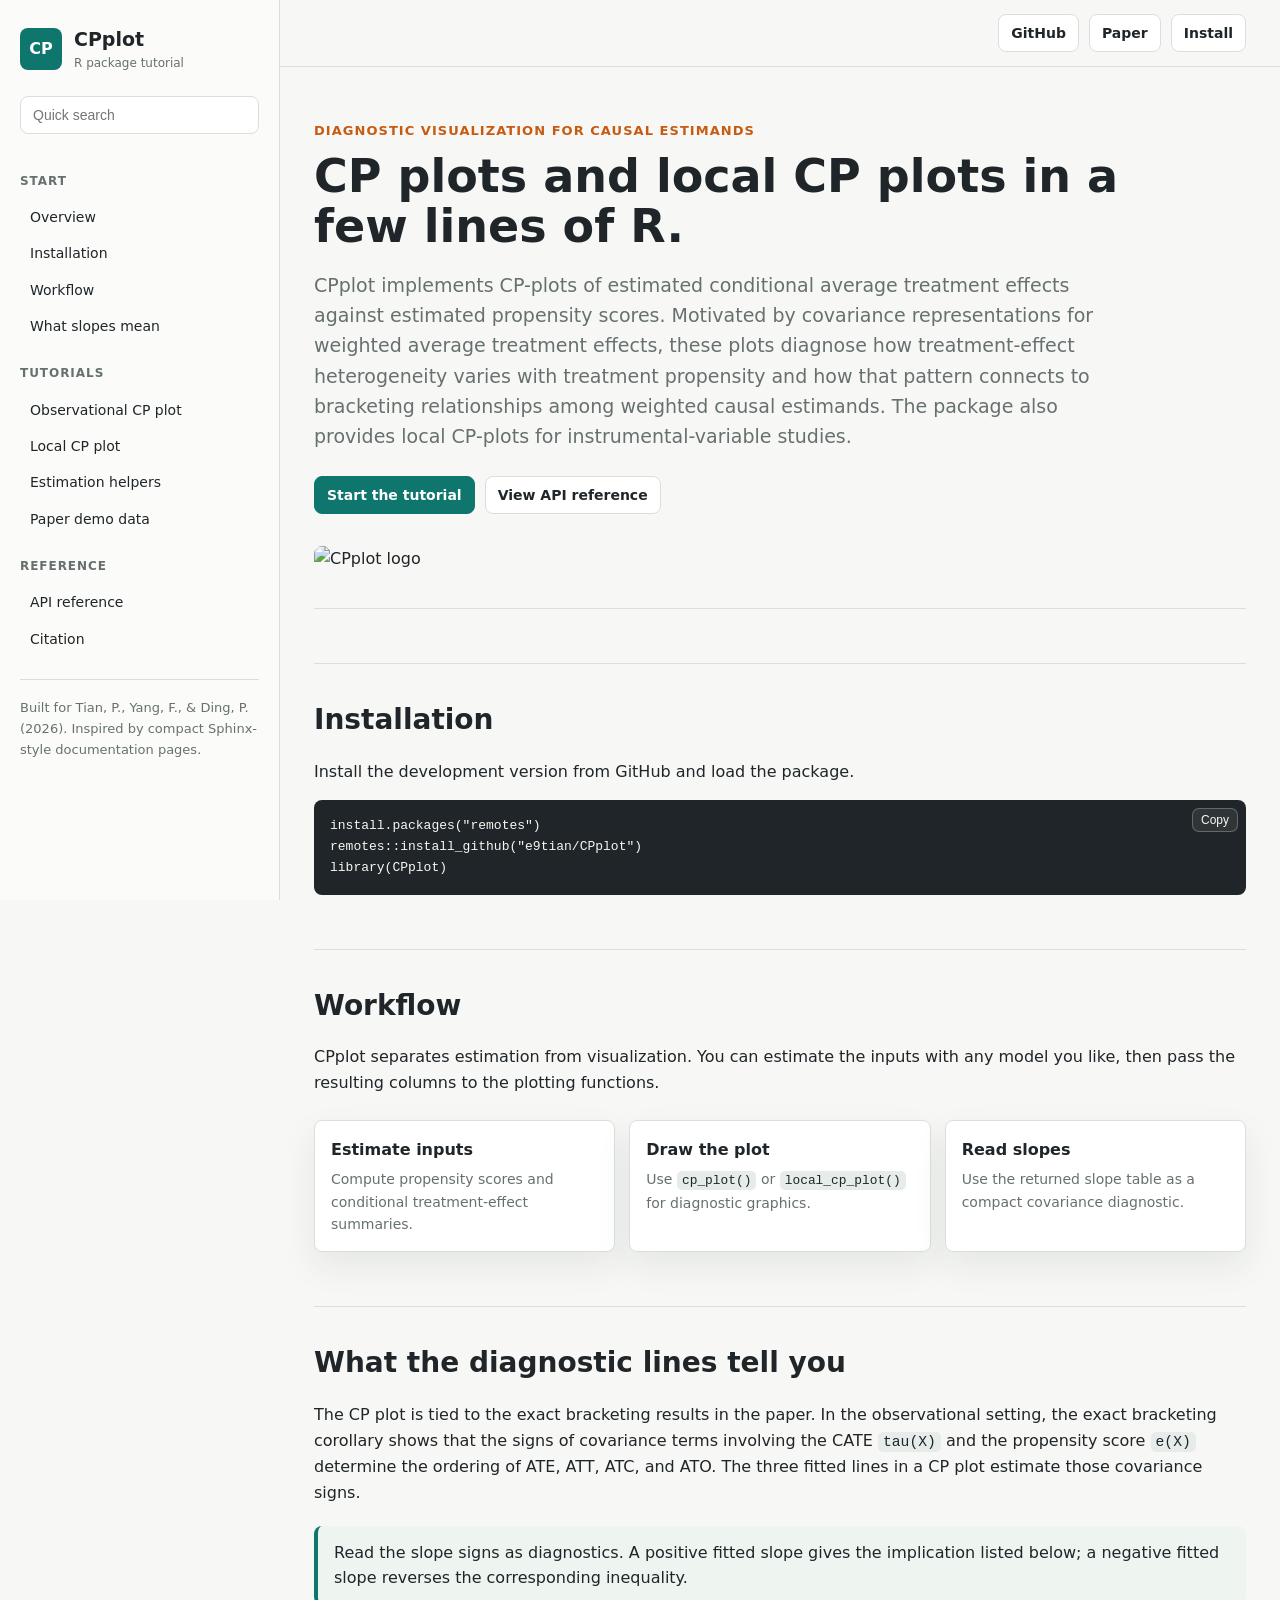
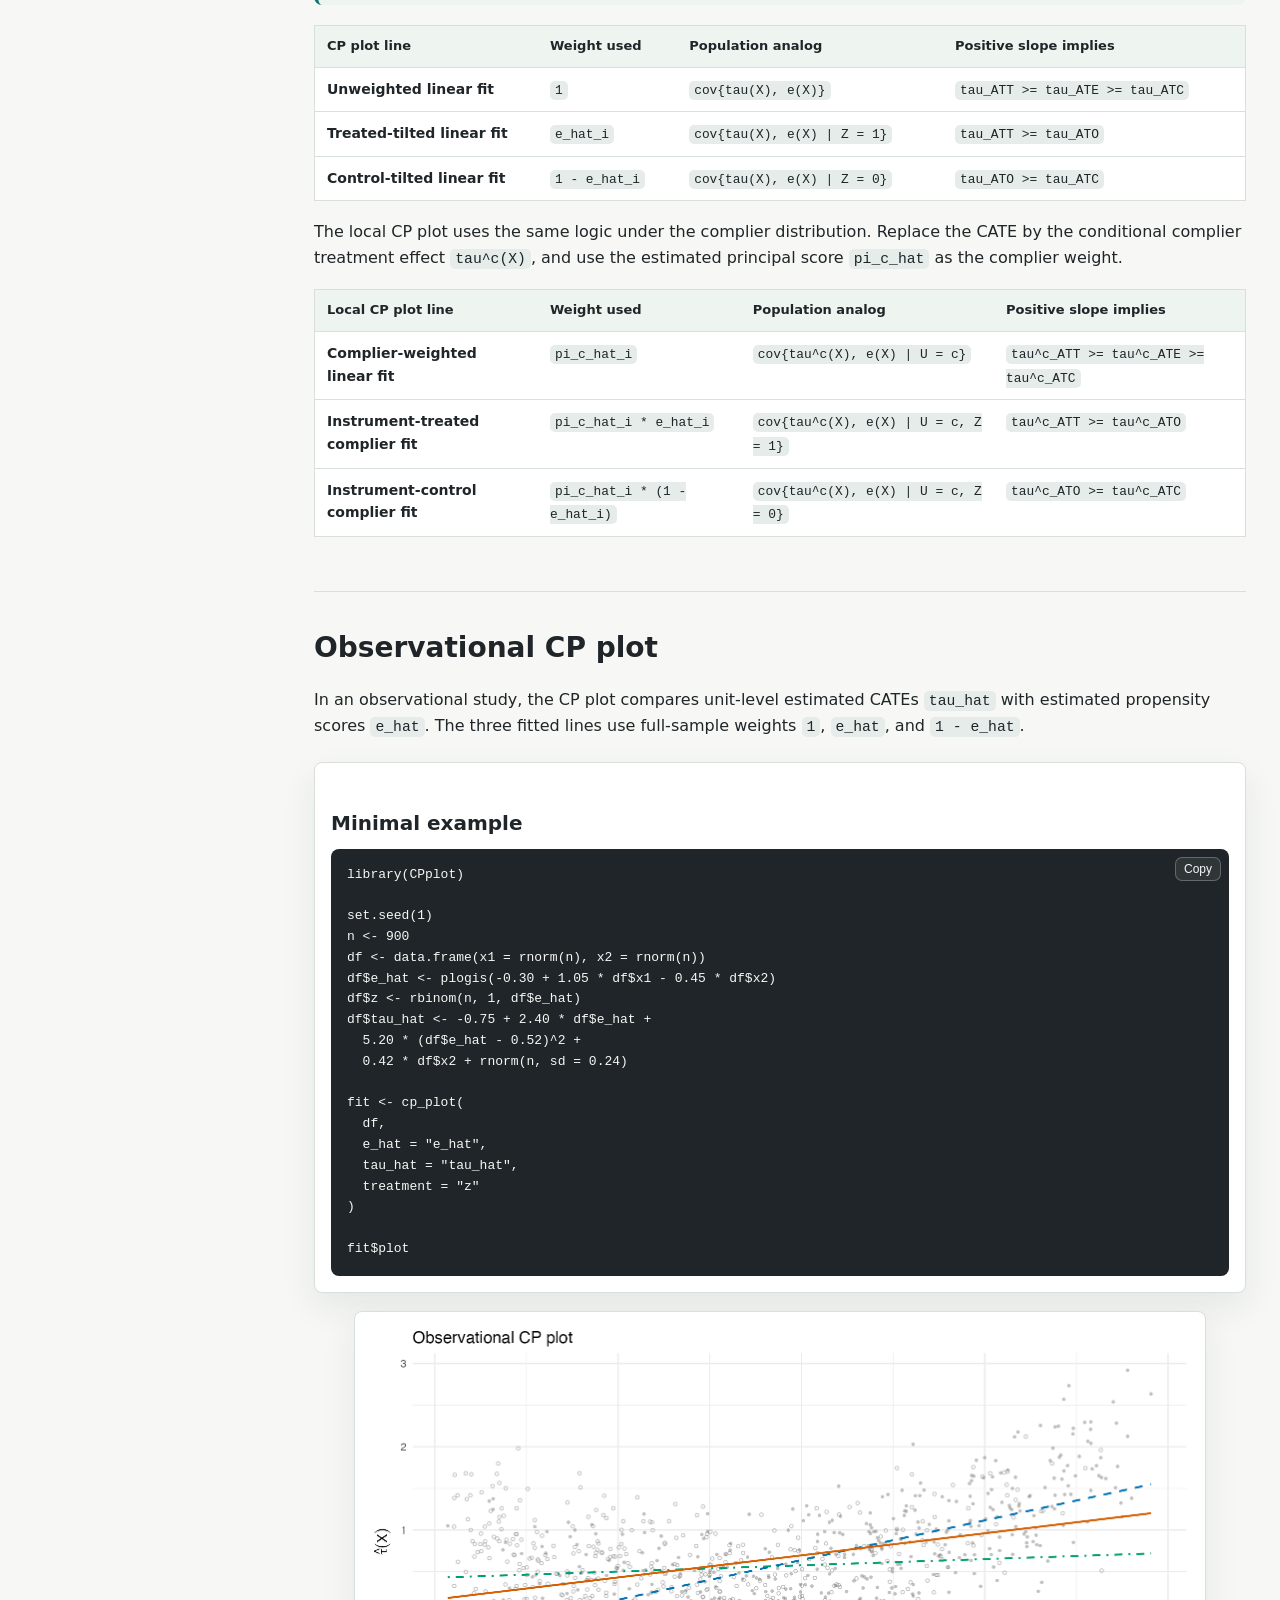
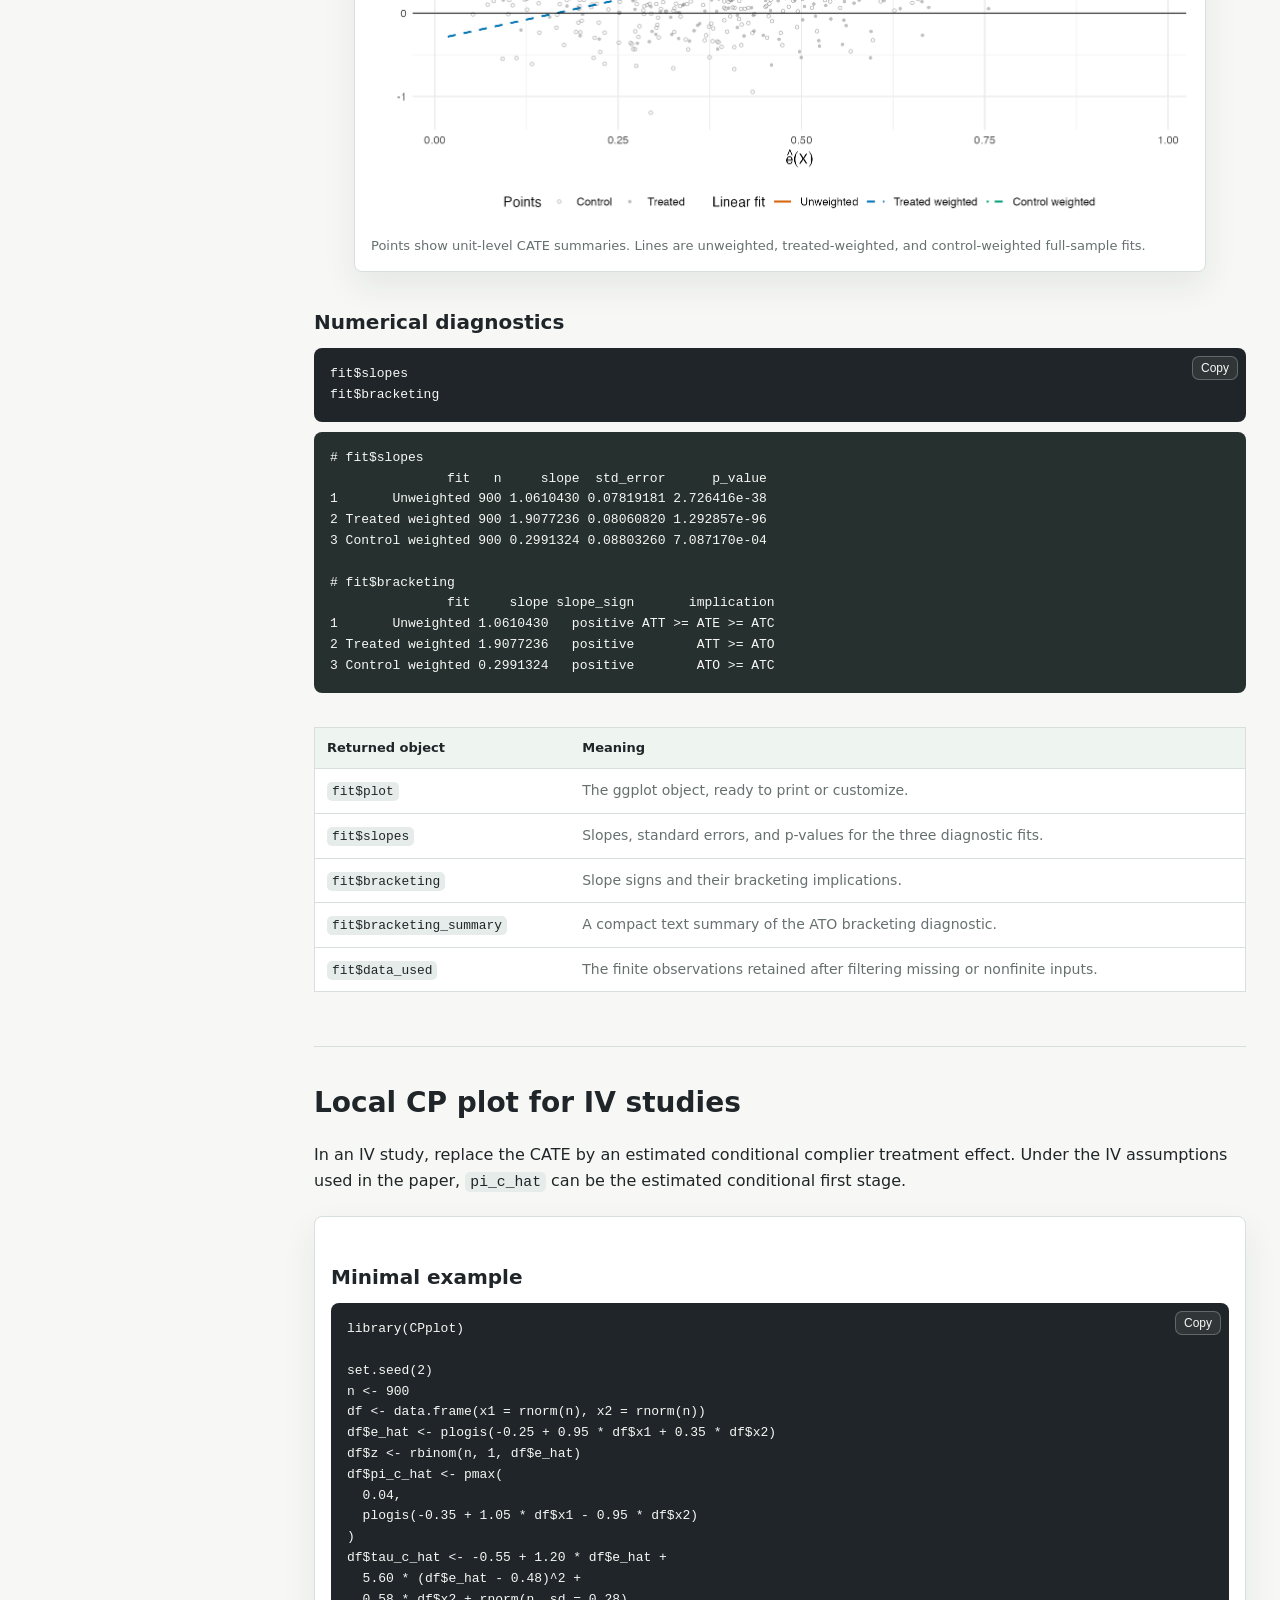
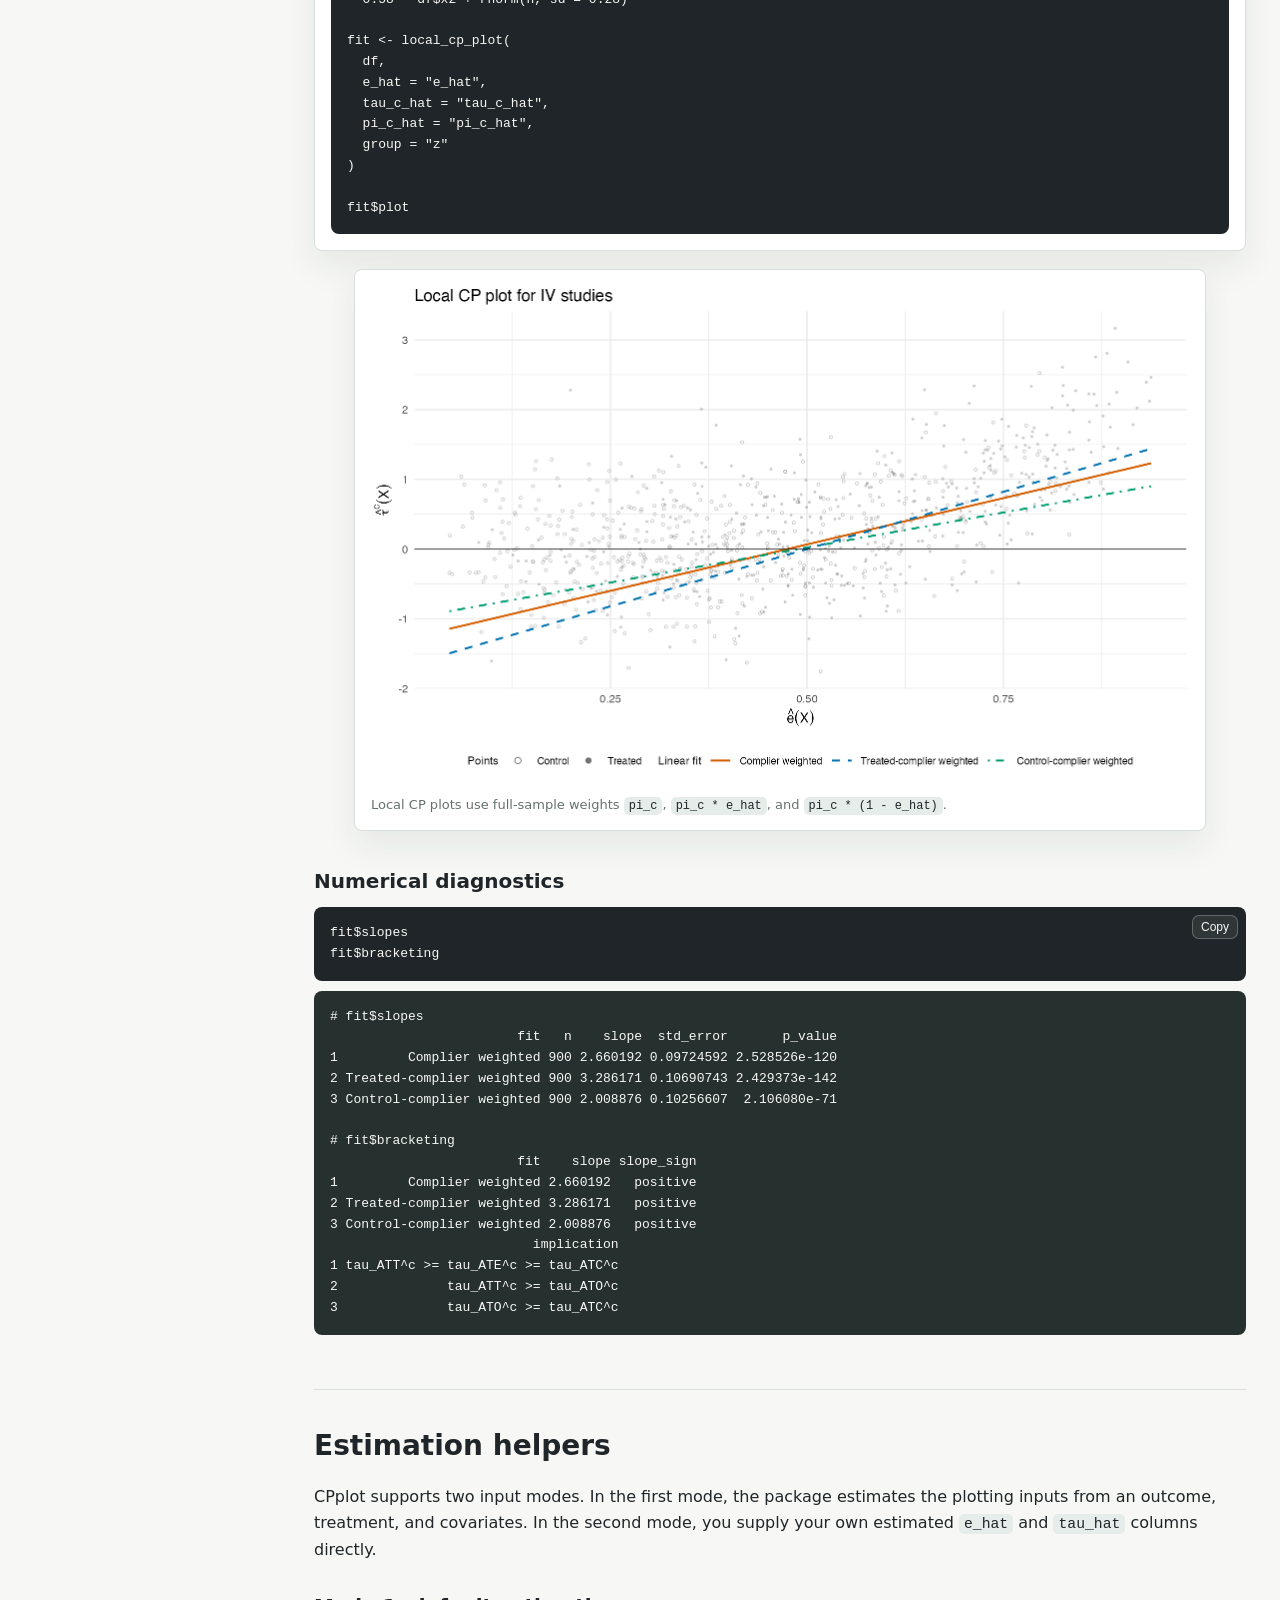
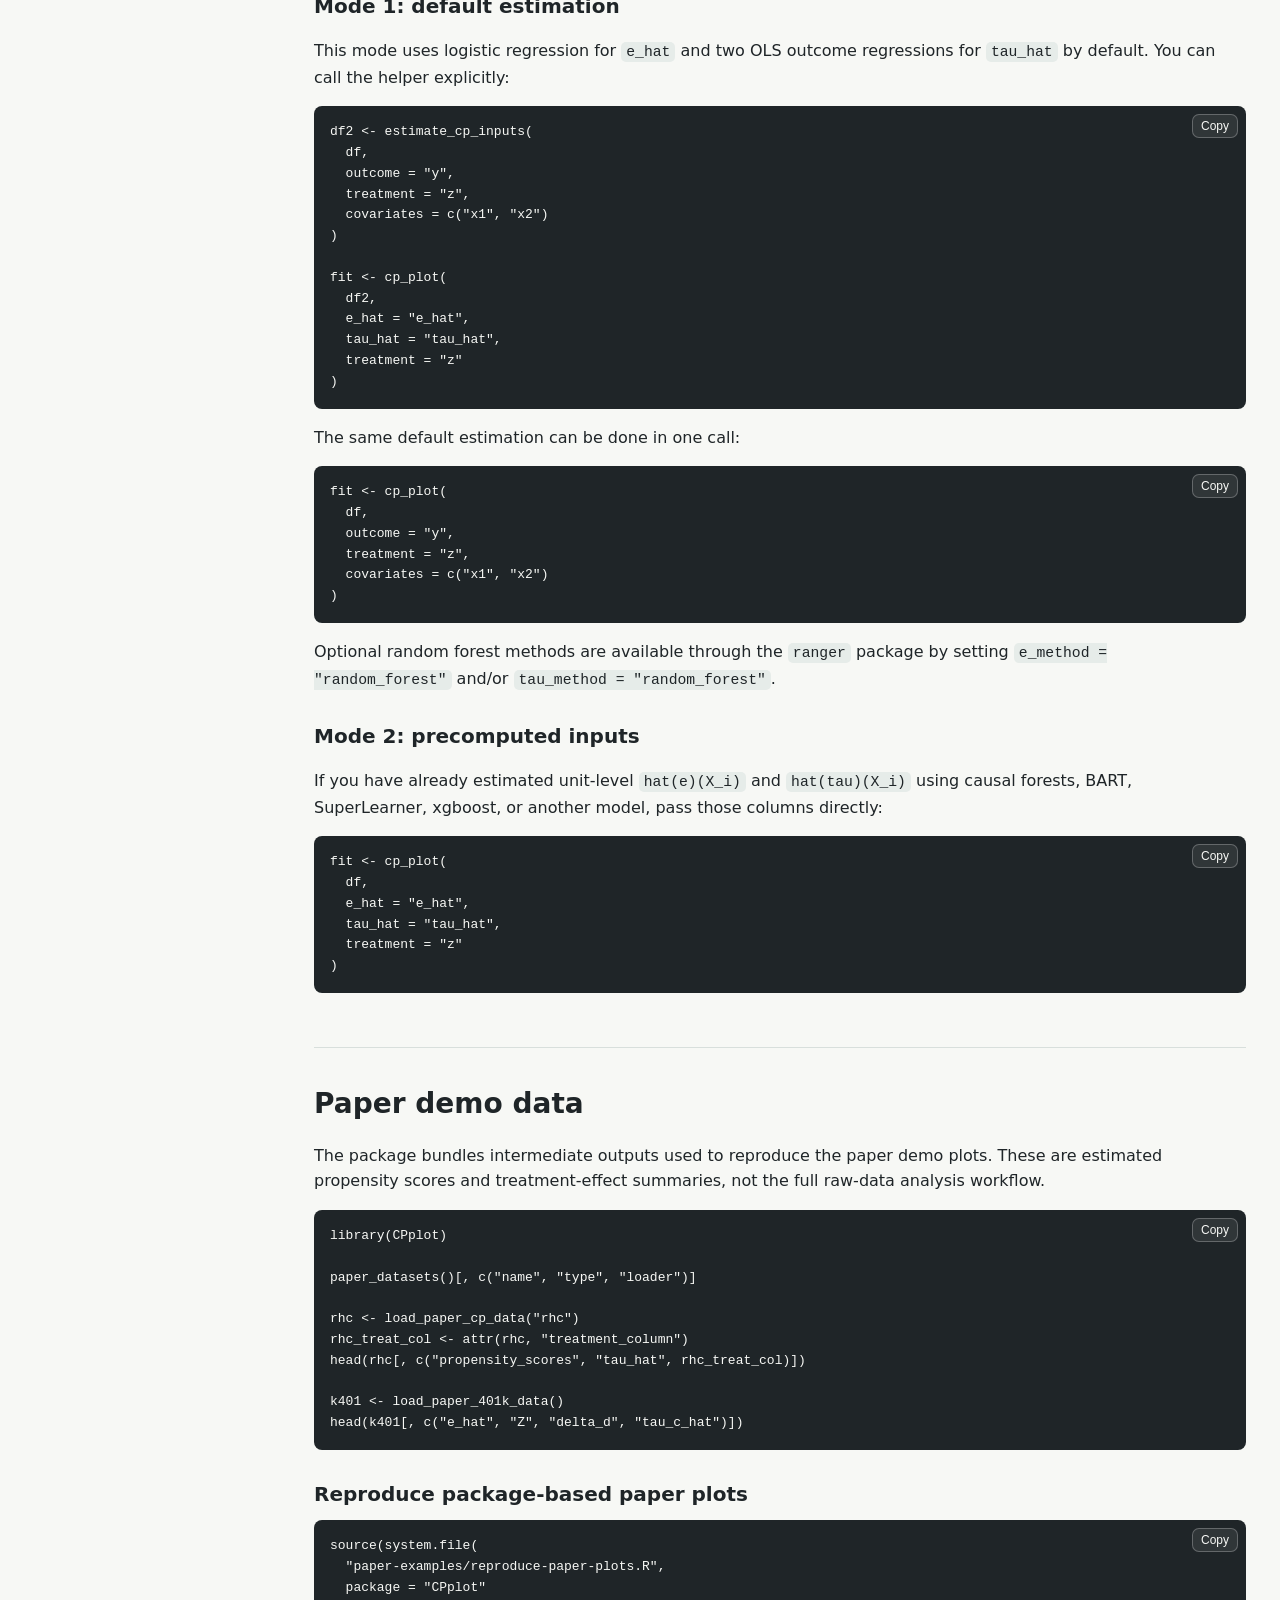
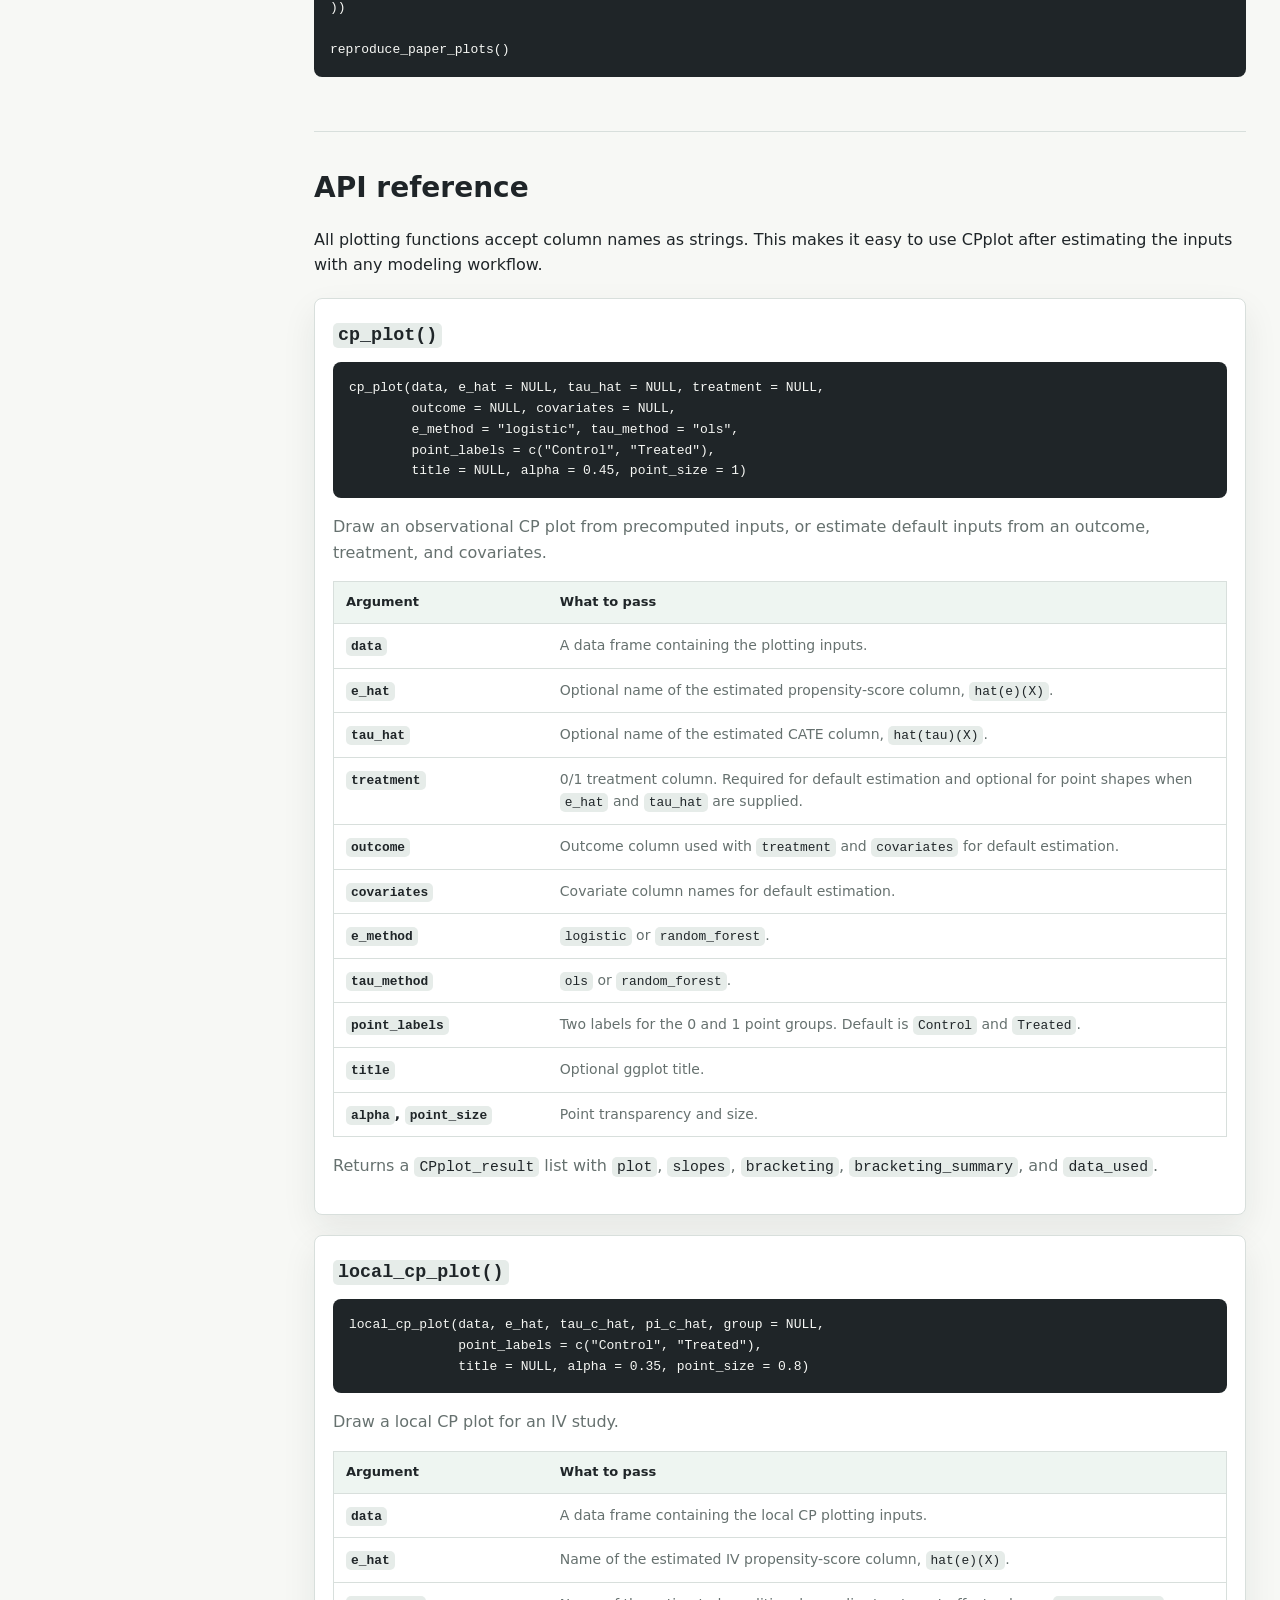
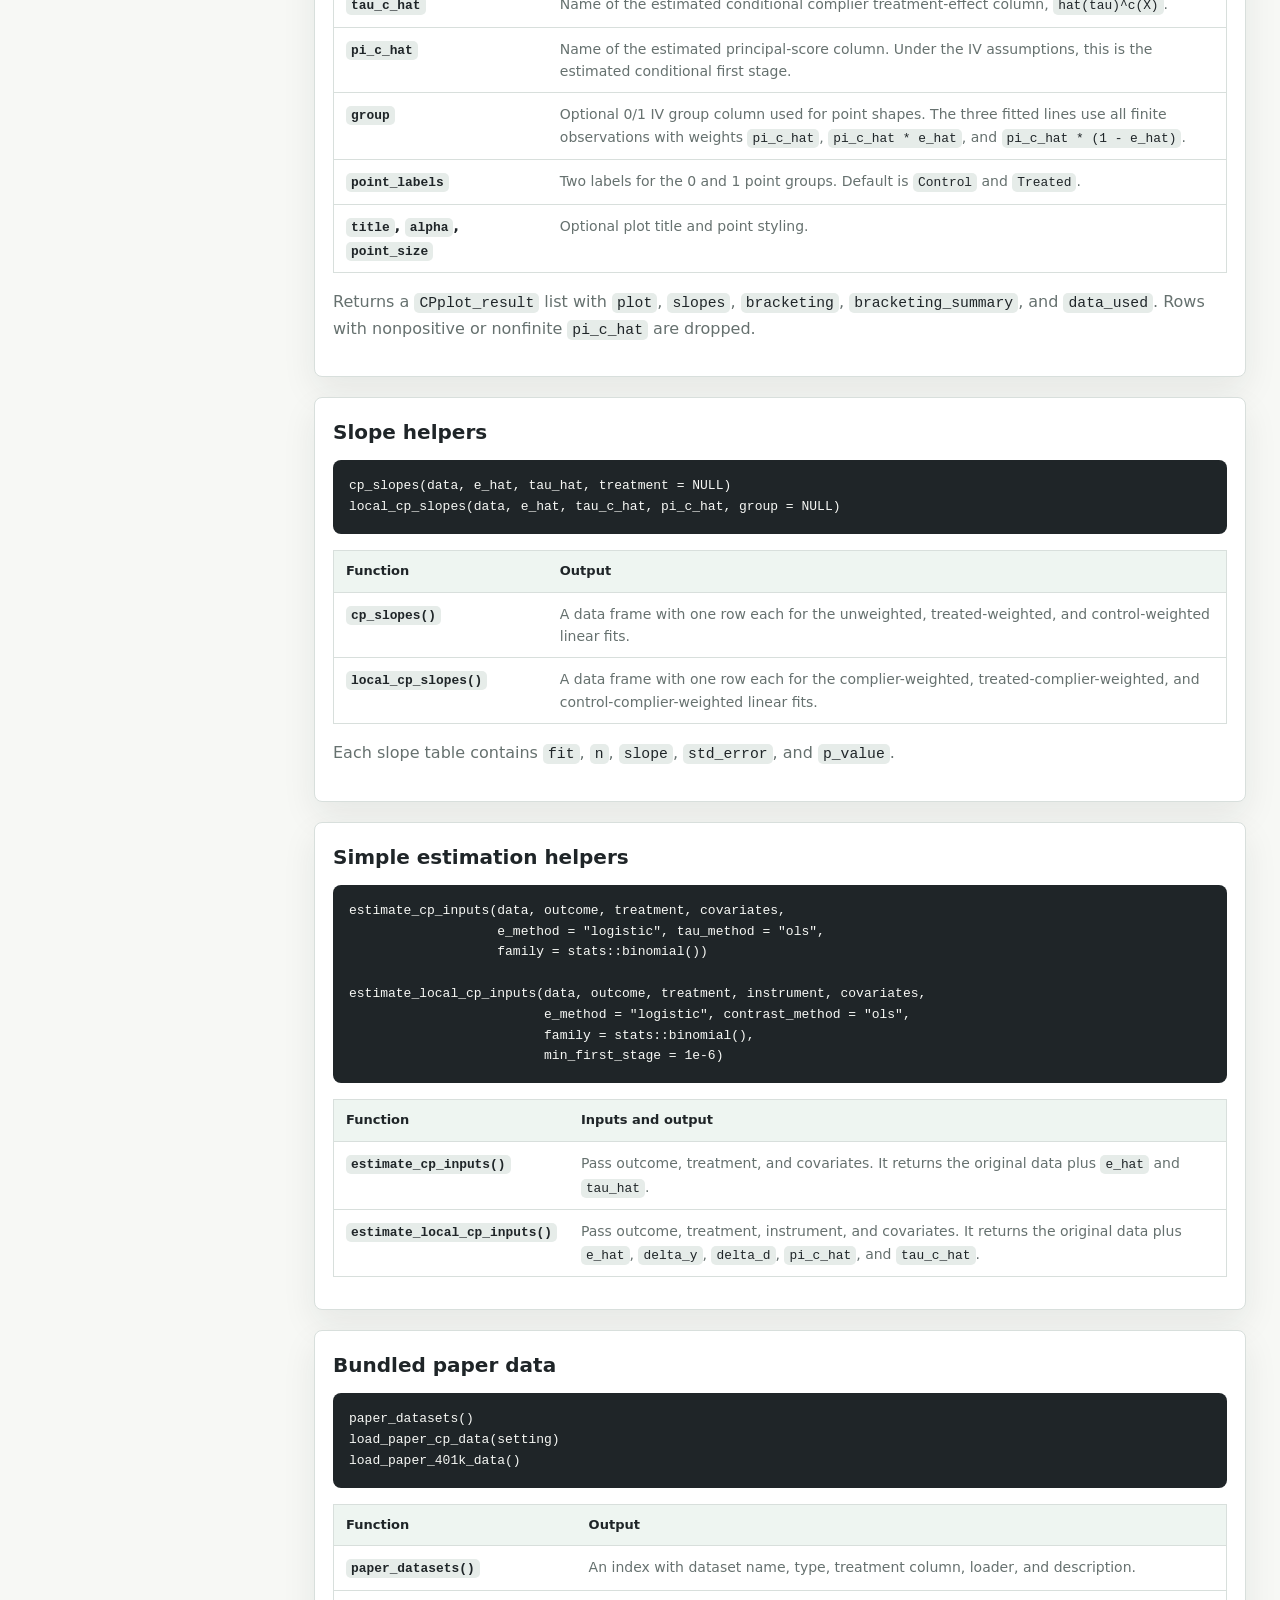
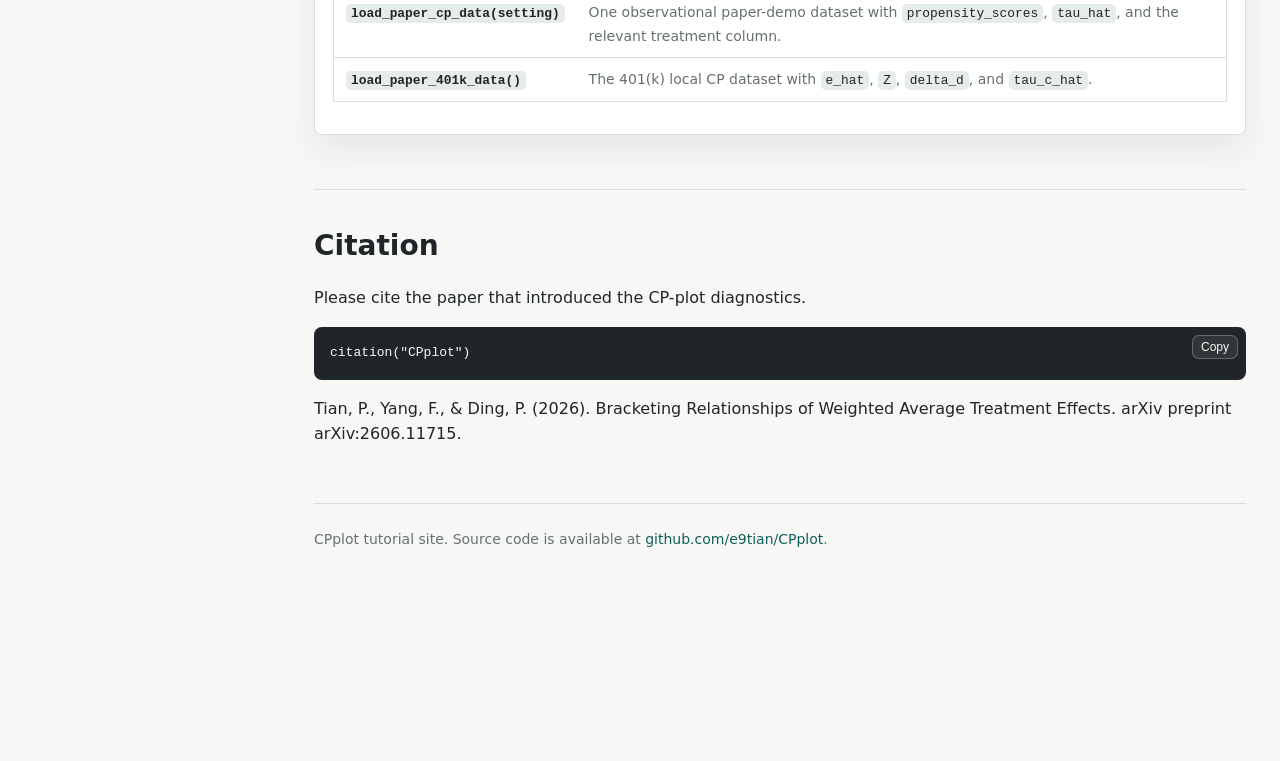
==== docs/index.html @ d527f7a8 "Update paper citation format" ====
<!doctype html>
<html lang="en">
<head>
  <meta charset="utf-8">
  <meta name="viewport" content="width=device-width, initial-scale=1">
  <title>CPplot tutorial</title>
  <meta name="description" content="A tutorial website for CPplot, an R package for CP plots and local CP plots.">
  <link rel="icon" href="favicon.svg" type="image/svg+xml">
  <link rel="stylesheet" href="styles.css">
</head>
<body>
  <div class="layout">
    <aside class="sidebar">
      <div class="brand">
        <div class="brand-mark">CP</div>
        <div>
          <div class="brand-title">CPplot</div>
          <div class="brand-subtitle">R package tutorial</div>
        </div>
      </div>
      <input class="search" id="nav-search" type="search" placeholder="Quick search">
      <nav aria-label="Documentation navigation">
        <div class="nav-group">
          <p class="nav-title">Start</p>
          <a class="nav-link" href="#overview">Overview</a>
          <a class="nav-link" href="#installation">Installation</a>
          <a class="nav-link" href="#workflow">Workflow</a>
          <a class="nav-link" href="#interpretation">What slopes mean</a>
        </div>
        <div class="nav-group">
          <p class="nav-title">Tutorials</p>
          <a class="nav-link" href="#cp-plot">Observational CP plot</a>
          <a class="nav-link" href="#local-cp-plot">Local CP plot</a>
          <a class="nav-link" href="#helpers">Estimation helpers</a>
          <a class="nav-link" href="#paper-demo">Paper demo data</a>
        </div>
        <div class="nav-group">
          <p class="nav-title">Reference</p>
          <a class="nav-link" href="#api">API reference</a>
          <a class="nav-link" href="#citation">Citation</a>
        </div>
      </nav>
      <div class="sidebar-footer">
        Built for Tian, P., Yang, F., &amp; Ding, P. (2026). Inspired by compact Sphinx-style documentation pages.
      </div>
    </aside>

    <div class="content">
      <div class="topbar">
        <a href="https://github.com/e9tian/CPplot">GitHub</a>
        <a href="https://arxiv.org/abs/2606.11715">Paper</a>
        <a href="#installation">Install</a>
      </div>

      <main>
        <section class="intro" id="overview">
          <p class="eyebrow">Diagnostic visualization for causal estimands</p>
          <h1>CP plots and local CP plots in a few lines of R.</h1>
          <p class="lead">
            CPplot implements CP-plots of estimated conditional average treatment
            effects against estimated propensity scores. Motivated by covariance
            representations for weighted average treatment effects, these plots
            diagnose how treatment-effect heterogeneity varies with treatment
            propensity and how that pattern connects to bracketing relationships
            among weighted causal estimands. The package also provides local
            CP-plots for instrumental-variable studies.
          </p>
          <div class="quick-actions">
            <a class="button primary" href="#cp-plot">Start the tutorial</a>
            <a class="button" href="#api">View API reference</a>
          </div>
          <figure class="hero-visual">
            <img src="assets/cpplot-logo-square-white.svg" alt="CPplot logo">
          </figure>
        </section>

        <section id="installation">
          <h2>Installation</h2>
          <p>Install the development version from GitHub and load the package.</p>
          <pre><button class="copy" type="button">Copy</button><code>install.packages("remotes")
remotes::install_github("e9tian/CPplot")
library(CPplot)</code></pre>
        </section>

        <section id="workflow">
          <h2>Workflow</h2>
          <p>
            CPplot separates estimation from visualization. You can estimate the inputs
            with any model you like, then pass the resulting columns to the plotting
            functions.
          </p>
          <div class="note-grid">
            <div class="note">
              <strong>Estimate inputs</strong>
              <p>Compute propensity scores and conditional treatment-effect summaries.</p>
            </div>
            <div class="note">
              <strong>Draw the plot</strong>
              <p>Use <code>cp_plot()</code> or <code>local_cp_plot()</code> for diagnostic graphics.</p>
            </div>
            <div class="note">
              <strong>Read slopes</strong>
              <p>Use the returned slope table as a compact covariance diagnostic.</p>
            </div>
          </div>
        </section>

        <section id="interpretation">
          <h2>What the diagnostic lines tell you</h2>
          <p>
            The CP plot is tied to the exact bracketing results in the paper.
            In the observational setting, the exact bracketing corollary shows
            that the signs of covariance terms involving the CATE
            <code>tau(X)</code> and the propensity score <code>e(X)</code>
            determine the ordering of ATE, ATT, ATC, and ATO. The three fitted
            lines in a CP plot estimate those covariance signs.
          </p>
          <div class="callout">
            <p>
              Read the slope signs as diagnostics. A positive fitted slope gives
              the implication listed below; a negative fitted slope reverses the
              corresponding inequality.
            </p>
          </div>
          <table class="interpretation-table">
            <thead>
              <tr>
                <th>CP plot line</th>
                <th>Weight used</th>
                <th>Population analog</th>
                <th>Positive slope implies</th>
              </tr>
            </thead>
            <tbody>
              <tr>
                <td>Unweighted linear fit</td>
                <td><code>1</code></td>
                <td><code>cov{tau(X), e(X)}</code></td>
                <td><code>tau_ATT &gt;= tau_ATE &gt;= tau_ATC</code></td>
              </tr>
              <tr>
                <td>Treated-tilted linear fit</td>
                <td><code>e_hat_i</code></td>
                <td><code>cov{tau(X), e(X) | Z = 1}</code></td>
                <td><code>tau_ATT &gt;= tau_ATO</code></td>
              </tr>
              <tr>
                <td>Control-tilted linear fit</td>
                <td><code>1 - e_hat_i</code></td>
                <td><code>cov{tau(X), e(X) | Z = 0}</code></td>
                <td><code>tau_ATO &gt;= tau_ATC</code></td>
              </tr>
            </tbody>
          </table>

          <p>
            The local CP plot uses the same logic under the complier
            distribution. Replace the CATE by the conditional complier treatment
            effect <code>tau^c(X)</code>, and use the estimated principal score
            <code>pi_c_hat</code> as the complier weight.
          </p>
          <table class="interpretation-table">
            <thead>
              <tr>
                <th>Local CP plot line</th>
                <th>Weight used</th>
                <th>Population analog</th>
                <th>Positive slope implies</th>
              </tr>
            </thead>
            <tbody>
              <tr>
                <td>Complier-weighted linear fit</td>
                <td><code>pi_c_hat_i</code></td>
                <td><code>cov{tau^c(X), e(X) | U = c}</code></td>
                <td><code>tau^c_ATT &gt;= tau^c_ATE &gt;= tau^c_ATC</code></td>
              </tr>
              <tr>
                <td>Instrument-treated complier fit</td>
                <td><code>pi_c_hat_i * e_hat_i</code></td>
                <td><code>cov{tau^c(X), e(X) | U = c, Z = 1}</code></td>
                <td><code>tau^c_ATT &gt;= tau^c_ATO</code></td>
              </tr>
              <tr>
                <td>Instrument-control complier fit</td>
                <td><code>pi_c_hat_i * (1 - e_hat_i)</code></td>
                <td><code>cov{tau^c(X), e(X) | U = c, Z = 0}</code></td>
                <td><code>tau^c_ATO &gt;= tau^c_ATC</code></td>
              </tr>
            </tbody>
          </table>
        </section>

        <section id="cp-plot">
          <h2>Observational CP plot</h2>
          <p>
            In an observational study, the CP plot compares unit-level estimated CATEs
            <code>tau_hat</code> with estimated propensity scores <code>e_hat</code>.
            The three fitted lines use full-sample weights <code>1</code>,
            <code>e_hat</code>, and <code>1 - e_hat</code>.
          </p>
          <div class="tutorial-block">
            <div class="panel">
              <h3>Minimal example</h3>
              <pre><button class="copy" type="button">Copy</button><code>library(CPplot)

set.seed(1)
n <- 900
df <- data.frame(x1 = rnorm(n), x2 = rnorm(n))
df$e_hat <- plogis(-0.30 + 1.05 * df$x1 - 0.45 * df$x2)
df$z <- rbinom(n, 1, df$e_hat)
df$tau_hat <- -0.75 + 2.40 * df$e_hat +
  5.20 * (df$e_hat - 0.52)^2 +
  0.42 * df$x2 + rnorm(n, sd = 0.24)

fit <- cp_plot(
  df,
  e_hat = "e_hat",
  tau_hat = "tau_hat",
  treatment = "z"
)

fit$plot</code></pre>
            </div>
            <figure class="figure-panel">
              <img src="assets/cp-plot-example.png" alt="Example observational CP plot">
              <figcaption class="caption">
                Points show unit-level CATE summaries. Lines are unweighted,
                treated-weighted, and control-weighted full-sample fits.
              </figcaption>
            </figure>
          </div>
          <div class="output-block">
            <h3>Numerical diagnostics</h3>
            <pre><button class="copy" type="button">Copy</button><code>fit$slopes
fit$bracketing</code></pre>
            <pre class="output"><code># fit$slopes
               fit   n     slope  std_error      p_value
1       Unweighted 900 1.0610430 0.07819181 2.726416e-38
2 Treated weighted 900 1.9077236 0.08060820 1.292857e-96
3 Control weighted 900 0.2991324 0.08803260 7.087170e-04

# fit$bracketing
               fit     slope slope_sign       implication
1       Unweighted 1.0610430   positive ATT &gt;= ATE &gt;= ATC
2 Treated weighted 1.9077236   positive        ATT &gt;= ATO
3 Control weighted 0.2991324   positive        ATO &gt;= ATC</code></pre>
          </div>
          <table>
            <thead>
              <tr>
                <th>Returned object</th>
                <th>Meaning</th>
              </tr>
            </thead>
            <tbody>
              <tr>
                <td><code>fit$plot</code></td>
                <td>The ggplot object, ready to print or customize.</td>
              </tr>
              <tr>
                <td><code>fit$slopes</code></td>
                <td>Slopes, standard errors, and p-values for the three diagnostic fits.</td>
              </tr>
              <tr>
                <td><code>fit$bracketing</code></td>
                <td>Slope signs and their bracketing implications.</td>
              </tr>
              <tr>
                <td><code>fit$bracketing_summary</code></td>
                <td>A compact text summary of the ATO bracketing diagnostic.</td>
              </tr>
              <tr>
                <td><code>fit$data_used</code></td>
                <td>The finite observations retained after filtering missing or nonfinite inputs.</td>
              </tr>
            </tbody>
          </table>
        </section>

        <section id="local-cp-plot">
          <h2>Local CP plot for IV studies</h2>
          <p>
            In an IV study, replace the CATE by an estimated conditional complier
            treatment effect. Under the IV assumptions used in the paper,
            <code>pi_c_hat</code> can be the estimated conditional first stage.
          </p>
          <div class="tutorial-block">
            <div class="panel">
              <h3>Minimal example</h3>
              <pre><button class="copy" type="button">Copy</button><code>library(CPplot)

set.seed(2)
n <- 900
df <- data.frame(x1 = rnorm(n), x2 = rnorm(n))
df$e_hat <- plogis(-0.25 + 0.95 * df$x1 + 0.35 * df$x2)
df$z <- rbinom(n, 1, df$e_hat)
df$pi_c_hat <- pmax(
  0.04,
  plogis(-0.35 + 1.05 * df$x1 - 0.95 * df$x2)
)
df$tau_c_hat <- -0.55 + 1.20 * df$e_hat +
  5.60 * (df$e_hat - 0.48)^2 +
  0.58 * df$x2 + rnorm(n, sd = 0.28)

fit <- local_cp_plot(
  df,
  e_hat = "e_hat",
  tau_c_hat = "tau_c_hat",
  pi_c_hat = "pi_c_hat",
  group = "z"
)

fit$plot</code></pre>
            </div>
            <figure class="figure-panel">
              <img src="assets/local-cp-plot-example.png" alt="Example local CP plot">
              <figcaption class="caption">
                Local CP plots use full-sample weights
                <code>pi_c</code>, <code>pi_c * e_hat</code>, and
                <code>pi_c * (1 - e_hat)</code>.
              </figcaption>
            </figure>
          </div>
          <div class="output-block">
            <h3>Numerical diagnostics</h3>
            <pre><button class="copy" type="button">Copy</button><code>fit$slopes
fit$bracketing</code></pre>
            <pre class="output"><code># fit$slopes
                        fit   n    slope  std_error       p_value
1         Complier weighted 900 2.660192 0.09724592 2.528526e-120
2 Treated-complier weighted 900 3.286171 0.10690743 2.429373e-142
3 Control-complier weighted 900 2.008876 0.10256607  2.106080e-71

# fit$bracketing
                        fit    slope slope_sign
1         Complier weighted 2.660192   positive
2 Treated-complier weighted 3.286171   positive
3 Control-complier weighted 2.008876   positive
                          implication
1 tau_ATT^c &gt;= tau_ATE^c &gt;= tau_ATC^c
2              tau_ATT^c &gt;= tau_ATO^c
3              tau_ATO^c &gt;= tau_ATC^c</code></pre>
          </div>
        </section>

        <section id="helpers">
          <h2>Estimation helpers</h2>
          <p>
            CPplot supports two input modes. In the first mode, the package
            estimates the plotting inputs from an outcome, treatment, and
            covariates. In the second mode, you supply your own estimated
            <code>e_hat</code> and <code>tau_hat</code> columns directly.
          </p>
          <h3>Mode 1: default estimation</h3>
          <p>
            This mode uses logistic regression for <code>e_hat</code> and two
            OLS outcome regressions for <code>tau_hat</code> by default. You can
            call the helper explicitly:
          </p>
          <pre><button class="copy" type="button">Copy</button><code>df2 <- estimate_cp_inputs(
  df,
  outcome = "y",
  treatment = "z",
  covariates = c("x1", "x2")
)

fit <- cp_plot(
  df2,
  e_hat = "e_hat",
  tau_hat = "tau_hat",
  treatment = "z"
)</code></pre>
          <p>
            The same default estimation can be done in one call:
          </p>
          <pre><button class="copy" type="button">Copy</button><code>fit <- cp_plot(
  df,
  outcome = "y",
  treatment = "z",
  covariates = c("x1", "x2")
)</code></pre>
          <p>
            Optional random forest methods are available through the
            <code>ranger</code> package by setting
            <code>e_method = "random_forest"</code> and/or
            <code>tau_method = "random_forest"</code>.
          </p>
          <h3>Mode 2: precomputed inputs</h3>
          <p>
            If you have already estimated unit-level
            <code>hat(e)(X_i)</code> and <code>hat(tau)(X_i)</code> using causal
            forests, BART, SuperLearner, xgboost, or another model, pass those
            columns directly:
          </p>
          <pre><button class="copy" type="button">Copy</button><code>fit <- cp_plot(
  df,
  e_hat = "e_hat",
  tau_hat = "tau_hat",
  treatment = "z"
)</code></pre>
        </section>

        <section id="paper-demo">
          <h2>Paper demo data</h2>
          <p>
            The package bundles intermediate outputs used to reproduce the paper demo
            plots. These are estimated propensity scores and treatment-effect summaries,
            not the full raw-data analysis workflow.
          </p>
          <pre><button class="copy" type="button">Copy</button><code>library(CPplot)

paper_datasets()[, c("name", "type", "loader")]

rhc <- load_paper_cp_data("rhc")
rhc_treat_col <- attr(rhc, "treatment_column")
head(rhc[, c("propensity_scores", "tau_hat", rhc_treat_col)])

k401 <- load_paper_401k_data()
head(k401[, c("e_hat", "Z", "delta_d", "tau_c_hat")])</code></pre>
          <h3>Reproduce package-based paper plots</h3>
          <pre><button class="copy" type="button">Copy</button><code>source(system.file(
  "paper-examples/reproduce-paper-plots.R",
  package = "CPplot"
))

reproduce_paper_plots()</code></pre>
        </section>

        <section id="api">
          <h2>API reference</h2>
          <p>
            All plotting functions accept column names as strings. This makes it
            easy to use CPplot after estimating the inputs with any modeling
            workflow.
          </p>

          <article class="api-entry">
            <h3><code>cp_plot()</code></h3>
            <pre class="signature"><code>cp_plot(data, e_hat = NULL, tau_hat = NULL, treatment = NULL,
        outcome = NULL, covariates = NULL,
        e_method = "logistic", tau_method = "ols",
        point_labels = c("Control", "Treated"),
        title = NULL, alpha = 0.45, point_size = 1)</code></pre>
            <p>Draw an observational CP plot from precomputed inputs, or estimate default inputs from an outcome, treatment, and covariates.</p>
            <table class="api-table">
              <thead>
                <tr><th>Argument</th><th>What to pass</th></tr>
              </thead>
              <tbody>
                <tr><td><code>data</code></td><td>A data frame containing the plotting inputs.</td></tr>
                <tr><td><code>e_hat</code></td><td>Optional name of the estimated propensity-score column, <code>hat(e)(X)</code>.</td></tr>
                <tr><td><code>tau_hat</code></td><td>Optional name of the estimated CATE column, <code>hat(tau)(X)</code>.</td></tr>
                <tr><td><code>treatment</code></td><td>0/1 treatment column. Required for default estimation and optional for point shapes when <code>e_hat</code> and <code>tau_hat</code> are supplied.</td></tr>
                <tr><td><code>outcome</code></td><td>Outcome column used with <code>treatment</code> and <code>covariates</code> for default estimation.</td></tr>
                <tr><td><code>covariates</code></td><td>Covariate column names for default estimation.</td></tr>
                <tr><td><code>e_method</code></td><td><code>logistic</code> or <code>random_forest</code>.</td></tr>
                <tr><td><code>tau_method</code></td><td><code>ols</code> or <code>random_forest</code>.</td></tr>
                <tr><td><code>point_labels</code></td><td>Two labels for the 0 and 1 point groups. Default is <code>Control</code> and <code>Treated</code>.</td></tr>
                <tr><td><code>title</code></td><td>Optional ggplot title.</td></tr>
                <tr><td><code>alpha</code>, <code>point_size</code></td><td>Point transparency and size.</td></tr>
              </tbody>
            </table>
            <p>
              Returns a <code>CPplot_result</code> list with <code>plot</code>,
              <code>slopes</code>, <code>bracketing</code>,
              <code>bracketing_summary</code>, and <code>data_used</code>.
            </p>
          </article>

          <article class="api-entry">
            <h3><code>local_cp_plot()</code></h3>
            <pre class="signature"><code>local_cp_plot(data, e_hat, tau_c_hat, pi_c_hat, group = NULL,
              point_labels = c("Control", "Treated"),
              title = NULL, alpha = 0.35, point_size = 0.8)</code></pre>
            <p>Draw a local CP plot for an IV study.</p>
            <table class="api-table">
              <thead>
                <tr><th>Argument</th><th>What to pass</th></tr>
              </thead>
              <tbody>
                <tr><td><code>data</code></td><td>A data frame containing the local CP plotting inputs.</td></tr>
                <tr><td><code>e_hat</code></td><td>Name of the estimated IV propensity-score column, <code>hat(e)(X)</code>.</td></tr>
                <tr><td><code>tau_c_hat</code></td><td>Name of the estimated conditional complier treatment-effect column, <code>hat(tau)^c(X)</code>.</td></tr>
                <tr><td><code>pi_c_hat</code></td><td>Name of the estimated principal-score column. Under the IV assumptions, this is the estimated conditional first stage.</td></tr>
                <tr><td><code>group</code></td><td>Optional 0/1 IV group column used for point shapes. The three fitted lines use all finite observations with weights <code>pi_c_hat</code>, <code>pi_c_hat * e_hat</code>, and <code>pi_c_hat * (1 - e_hat)</code>.</td></tr>
                <tr><td><code>point_labels</code></td><td>Two labels for the 0 and 1 point groups. Default is <code>Control</code> and <code>Treated</code>.</td></tr>
                <tr><td><code>title</code>, <code>alpha</code>, <code>point_size</code></td><td>Optional plot title and point styling.</td></tr>
              </tbody>
            </table>
            <p>
              Returns a <code>CPplot_result</code> list with <code>plot</code>,
              <code>slopes</code>, <code>bracketing</code>,
              <code>bracketing_summary</code>, and <code>data_used</code>. Rows with
              nonpositive or nonfinite <code>pi_c_hat</code> are dropped.
            </p>
          </article>

          <article class="api-entry">
            <h3>Slope helpers</h3>
            <pre class="signature"><code>cp_slopes(data, e_hat, tau_hat, treatment = NULL)
local_cp_slopes(data, e_hat, tau_c_hat, pi_c_hat, group = NULL)</code></pre>
            <table class="api-table">
              <thead>
                <tr><th>Function</th><th>Output</th></tr>
              </thead>
              <tbody>
                <tr><td><code>cp_slopes()</code></td><td>A data frame with one row each for the unweighted, treated-weighted, and control-weighted linear fits.</td></tr>
                <tr><td><code>local_cp_slopes()</code></td><td>A data frame with one row each for the complier-weighted, treated-complier-weighted, and control-complier-weighted linear fits.</td></tr>
              </tbody>
            </table>
            <p>
              Each slope table contains <code>fit</code>, <code>n</code>,
              <code>slope</code>, <code>std_error</code>, and
              <code>p_value</code>.
            </p>
          </article>

          <article class="api-entry">
            <h3>Simple estimation helpers</h3>
            <pre class="signature"><code>estimate_cp_inputs(data, outcome, treatment, covariates,
                   e_method = "logistic", tau_method = "ols",
                   family = stats::binomial())

estimate_local_cp_inputs(data, outcome, treatment, instrument, covariates,
                         e_method = "logistic", contrast_method = "ols",
                         family = stats::binomial(),
                         min_first_stage = 1e-6)</code></pre>
            <table class="api-table">
              <thead>
                <tr><th>Function</th><th>Inputs and output</th></tr>
              </thead>
              <tbody>
                <tr><td><code>estimate_cp_inputs()</code></td><td>Pass outcome, treatment, and covariates. It returns the original data plus <code>e_hat</code> and <code>tau_hat</code>.</td></tr>
                <tr><td><code>estimate_local_cp_inputs()</code></td><td>Pass outcome, treatment, instrument, and covariates. It returns the original data plus <code>e_hat</code>, <code>delta_y</code>, <code>delta_d</code>, <code>pi_c_hat</code>, and <code>tau_c_hat</code>.</td></tr>
              </tbody>
            </table>
          </article>

          <article class="api-entry">
            <h3>Bundled paper data</h3>
            <pre class="signature"><code>paper_datasets()
load_paper_cp_data(setting)
load_paper_401k_data()</code></pre>
            <table class="api-table">
              <thead>
                <tr><th>Function</th><th>Output</th></tr>
              </thead>
              <tbody>
                <tr><td><code>paper_datasets()</code></td><td>An index with dataset name, type, treatment column, loader, and description.</td></tr>
                <tr><td><code>load_paper_cp_data(setting)</code></td><td>One observational paper-demo dataset with <code>propensity_scores</code>, <code>tau_hat</code>, and the relevant treatment column.</td></tr>
                <tr><td><code>load_paper_401k_data()</code></td><td>The 401(k) local CP dataset with <code>e_hat</code>, <code>Z</code>, <code>delta_d</code>, and <code>tau_c_hat</code>.</td></tr>
              </tbody>
            </table>
          </article>
        </section>

        <section id="citation">
          <h2>Citation</h2>
          <p>Please cite the paper that introduced the CP-plot diagnostics.</p>
          <pre><button class="copy" type="button">Copy</button><code>citation("CPplot")</code></pre>
          <p>
            Tian, P., Yang, F., &amp; Ding, P. (2026). Bracketing Relationships of
            Weighted Average Treatment Effects. arXiv preprint arXiv:2606.11715.
          </p>
        </section>

        <footer class="footer">
          CPplot tutorial site. Source code is available at
          <a href="https://github.com/e9tian/CPplot">github.com/e9tian/CPplot</a>.
        </footer>
      </main>
    </div>
  </div>

  <script>
    const search = document.getElementById("nav-search");
    const links = Array.from(document.querySelectorAll(".nav-link"));
    search.addEventListener("input", () => {
      const query = search.value.trim().toLowerCase();
      links.forEach((link) => {
        const show = link.textContent.toLowerCase().includes(query);
        link.style.display = show ? "block" : "none";
      });
    });

    document.querySelectorAll("pre").forEach((block) => {
      const button = block.querySelector(".copy");
      const code = block.querySelector("code");
      if (!button || !code) return;
      button.addEventListener("click", async () => {
        await navigator.clipboard.writeText(code.innerText);
        const original = button.textContent;
        button.textContent = "Copied";
        setTimeout(() => { button.textContent = original; }, 1200);
      });
    });
  </script>
</body>
</html>
---- docs/styles.css ----
:root {
  --bg: #f7f8f5;
  --surface: #ffffff;
  --surface-soft: #eef5f1;
  --ink: #1f2528;
  --muted: #66716f;
  --line: #d8dfdc;
  --teal: #0f766e;
  --teal-dark: #115e59;
  --rust: #c75b12;
  --blue: #2563a6;
  --code-bg: #1f2528;
  --code-ink: #f7f8f5;
  --shadow: 0 14px 34px rgba(31, 37, 40, 0.08);
}

* {
  box-sizing: border-box;
}

html {
  scroll-behavior: smooth;
}

body {
  margin: 0;
  background: var(--bg);
  color: var(--ink);
  font-family: Inter, ui-sans-serif, system-ui, -apple-system, BlinkMacSystemFont, "Segoe UI", sans-serif;
  line-height: 1.6;
}

a {
  color: var(--teal-dark);
  text-decoration: none;
}

a:hover {
  text-decoration: underline;
}

.layout {
  display: grid;
  grid-template-columns: 280px minmax(0, 1fr);
  min-height: 100vh;
}

.sidebar {
  position: sticky;
  top: 0;
  height: 100vh;
  border-right: 1px solid var(--line);
  background: #fbfcfa;
  padding: 24px 20px;
  overflow-y: auto;
}

.brand {
  display: flex;
  align-items: center;
  gap: 12px;
  margin-bottom: 22px;
}

.brand-mark {
  display: grid;
  place-items: center;
  width: 42px;
  height: 42px;
  border-radius: 8px;
  background: var(--teal);
  color: #fff;
  font-weight: 800;
  letter-spacing: 0;
}

.brand-title {
  font-size: 19px;
  font-weight: 760;
}

.brand-subtitle {
  color: var(--muted);
  font-size: 12px;
}

.search {
  width: 100%;
  border: 1px solid var(--line);
  border-radius: 8px;
  padding: 10px 12px;
  margin-bottom: 18px;
  background: var(--surface);
  color: var(--ink);
  font-size: 14px;
}

.nav-group {
  margin: 20px 0;
}

.nav-title {
  color: var(--muted);
  font-size: 12px;
  font-weight: 750;
  letter-spacing: 0.08em;
  margin: 0 0 8px;
  text-transform: uppercase;
}

.nav-link {
  display: block;
  border-radius: 8px;
  padding: 7px 10px;
  color: var(--ink);
  font-size: 14px;
}

.nav-link:hover {
  background: var(--surface-soft);
  text-decoration: none;
}

.sidebar-footer {
  border-top: 1px solid var(--line);
  margin-top: 22px;
  padding-top: 18px;
  color: var(--muted);
  font-size: 13px;
}

.content {
  min-width: 0;
}

.topbar {
  display: flex;
  justify-content: flex-end;
  gap: 10px;
  border-bottom: 1px solid var(--line);
  background: rgba(247, 248, 245, 0.92);
  padding: 14px 34px;
  position: sticky;
  top: 0;
  z-index: 3;
  backdrop-filter: blur(10px);
}

.topbar a,
.button {
  display: inline-flex;
  align-items: center;
  justify-content: center;
  min-height: 36px;
  border: 1px solid var(--line);
  border-radius: 8px;
  padding: 7px 12px;
  background: var(--surface);
  color: var(--ink);
  font-size: 14px;
  font-weight: 650;
}

.topbar a:hover,
.button:hover {
  border-color: var(--teal);
  text-decoration: none;
}

.button.primary {
  background: var(--teal);
  border-color: var(--teal);
  color: #fff;
}

main {
  max-width: 1080px;
  margin: 0 auto;
  padding: 54px 34px 72px;
}

.intro {
  border-bottom: 1px solid var(--line);
  padding-bottom: 36px;
}

.eyebrow {
  color: var(--rust);
  font-size: 13px;
  font-weight: 800;
  letter-spacing: 0.08em;
  margin: 0 0 10px;
  text-transform: uppercase;
}

h1 {
  max-width: 860px;
  margin: 0;
  font-size: 46px;
  line-height: 1.08;
  letter-spacing: 0;
}

h2 {
  border-top: 1px solid var(--line);
  margin: 54px 0 16px;
  padding-top: 34px;
  font-size: 28px;
  letter-spacing: 0;
}

h3 {
  margin: 28px 0 10px;
  font-size: 20px;
  letter-spacing: 0;
}

.lead {
  max-width: 820px;
  color: var(--muted);
  font-size: 19px;
  margin: 18px 0 0;
}

.quick-actions {
  display: flex;
  flex-wrap: wrap;
  gap: 10px;
  margin-top: 24px;
}

.hero-visual {
  margin: 32px 0 0;
}

.hero-visual img {
  display: block;
  width: min(100%, 304px);
  height: auto;
  border-radius: 8px;
}

.note-grid {
  display: grid;
  grid-template-columns: repeat(3, minmax(0, 1fr));
  gap: 14px;
  margin: 24px 0;
}

.note {
  border: 1px solid var(--line);
  border-radius: 8px;
  background: var(--surface);
  padding: 16px;
  box-shadow: var(--shadow);
}

.note strong {
  display: block;
  margin-bottom: 6px;
}

.note p {
  color: var(--muted);
  font-size: 14px;
  margin: 0;
}

.tutorial-block {
  margin: 22px 0 34px;
}

.panel {
  border: 1px solid var(--line);
  border-radius: 8px;
  background: var(--surface);
  padding: 16px;
  box-shadow: var(--shadow);
  margin-bottom: 18px;
}

.output-block {
  margin: 18px 0 34px;
}

.output-block h3 {
  margin-top: 0;
}

.output {
  background: #26302e;
  margin-top: 10px;
}

.figure-panel {
  border: 1px solid var(--line);
  border-radius: 8px;
  background: var(--surface);
  padding: 12px;
  box-shadow: var(--shadow);
}

.figure-panel img {
  display: block;
  width: 100%;
  height: auto;
  border-radius: 6px;
  margin: 0 auto;
}

.caption {
  color: var(--muted);
  font-size: 13px;
  margin: 10px 4px 2px;
}

pre {
  position: relative;
  overflow-x: auto;
  border-radius: 8px;
  margin: 0;
  background: var(--code-bg);
  color: var(--code-ink);
  padding: 16px;
  font-size: 13px;
}

code {
  font-family: "SFMono-Regular", Consolas, "Liberation Mono", Menlo, monospace;
}

:not(pre) > code {
  border-radius: 5px;
  background: #e6ece9;
  color: var(--ink);
  padding: 2px 5px;
  font-size: 0.92em;
}

.copy {
  position: absolute;
  top: 8px;
  right: 8px;
  border: 1px solid rgba(255, 255, 255, 0.25);
  border-radius: 7px;
  background: rgba(255, 255, 255, 0.08);
  color: var(--code-ink);
  cursor: pointer;
  font-size: 12px;
  padding: 4px 8px;
}

.copy:hover {
  background: rgba(255, 255, 255, 0.16);
}

table {
  width: 100%;
  border-collapse: collapse;
  border: 1px solid var(--line);
  background: var(--surface);
  margin: 18px 0;
}

th,
td {
  border-bottom: 1px solid var(--line);
  padding: 10px 12px;
  text-align: left;
  vertical-align: top;
}

th {
  background: var(--surface-soft);
  font-size: 13px;
}

td {
  color: var(--muted);
  font-size: 14px;
}

.interpretation-table td:first-child,
.api-table td:first-child {
  color: var(--ink);
  font-weight: 650;
  width: 24%;
}

.api-entry {
  border: 1px solid var(--line);
  border-radius: 8px;
  background: var(--surface);
  box-shadow: var(--shadow);
  margin: 20px 0;
  padding: 18px;
}

.api-entry h3 {
  margin-top: 0;
}

.api-entry p {
  color: var(--muted);
}

.signature {
  margin: 12px 0 16px;
}

.api-table {
  margin: 14px 0;
}

.callout {
  border-left: 4px solid var(--teal);
  background: var(--surface-soft);
  border-radius: 8px;
  margin: 20px 0;
  padding: 14px 16px;
}

.callout p {
  margin: 0;
}

.footer {
  border-top: 1px solid var(--line);
  color: var(--muted);
  font-size: 14px;
  margin-top: 56px;
  padding-top: 24px;
}

@media (max-width: 980px) {
  .layout {
    grid-template-columns: 1fr;
  }

  .sidebar {
    position: static;
    height: auto;
    border-right: 0;
    border-bottom: 1px solid var(--line);
  }

  .topbar {
    justify-content: flex-start;
    overflow-x: auto;
  }

  .note-grid {
    grid-template-columns: 1fr;
  }

  .interpretation-table,
  .api-table {
    display: block;
    overflow-x: auto;
  }

  main {
    padding: 34px 20px 56px;
  }

  h1 {
    font-size: 35px;
  }
}
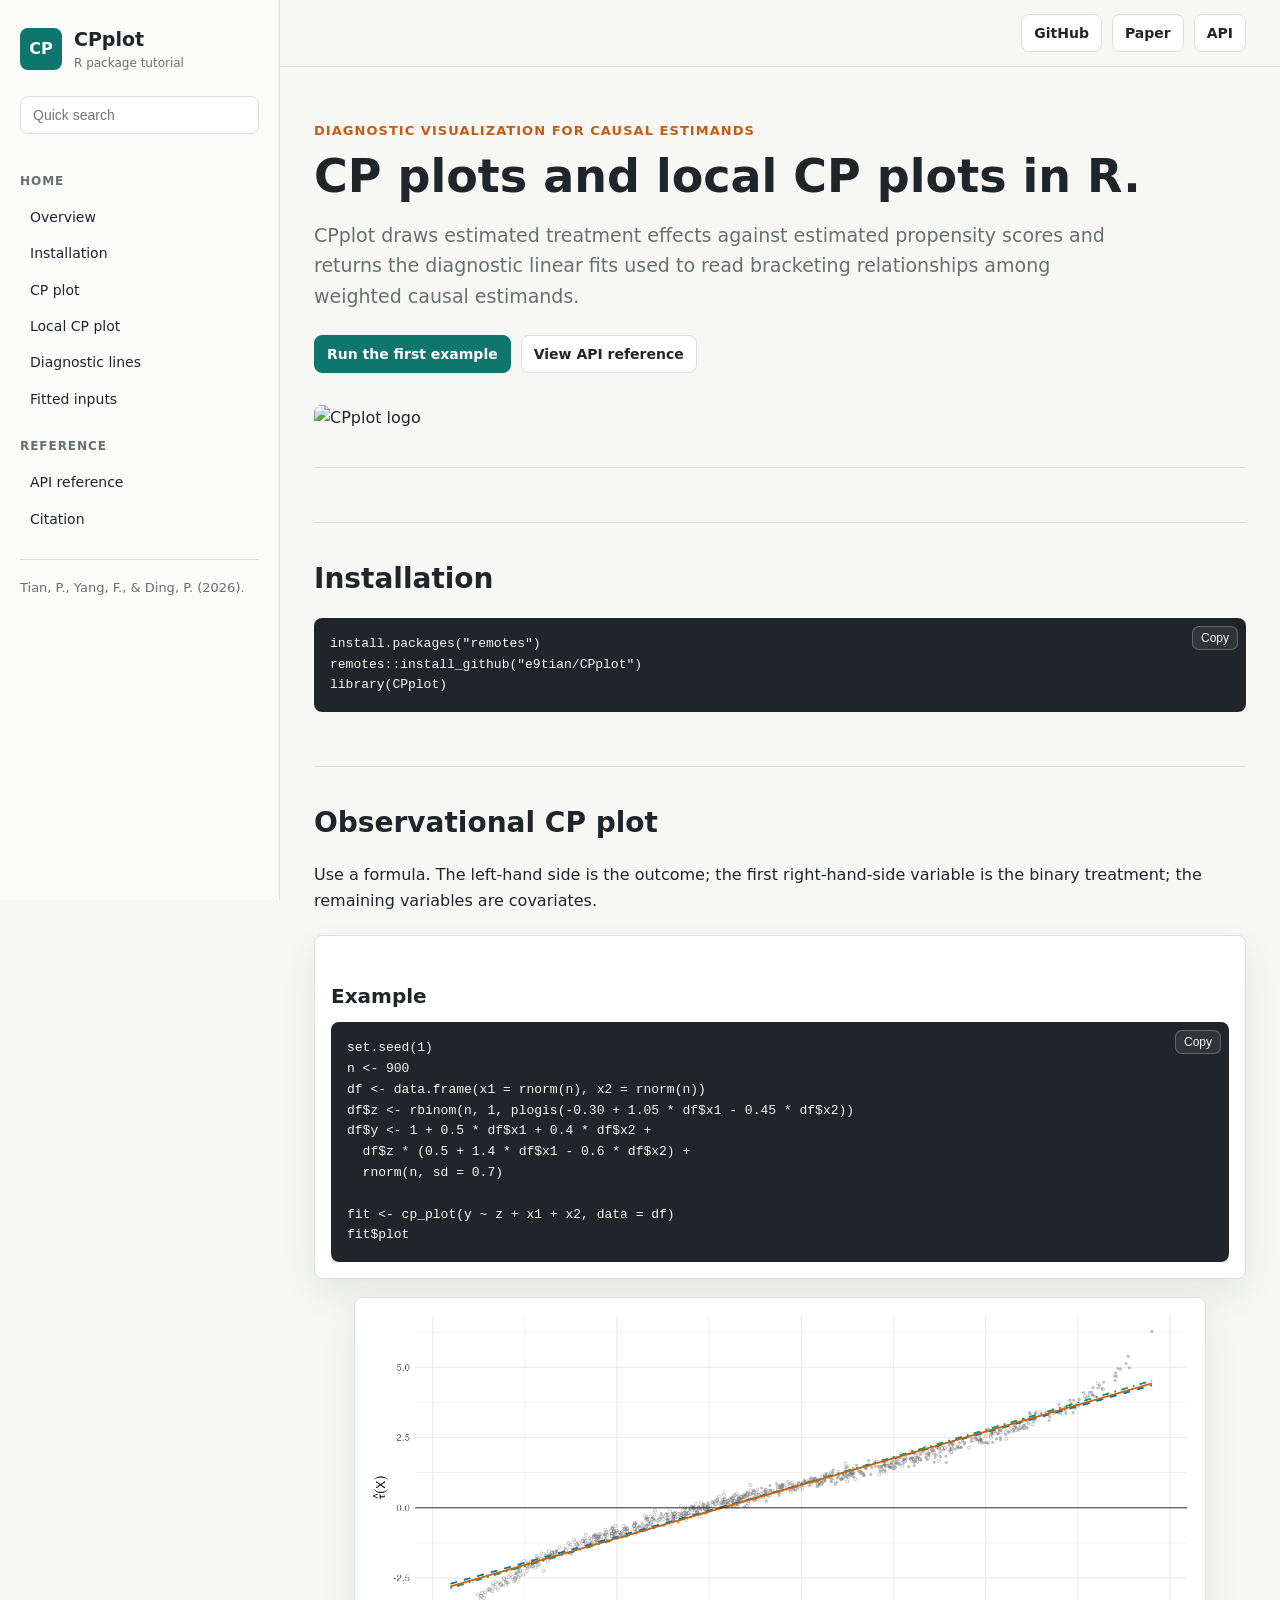
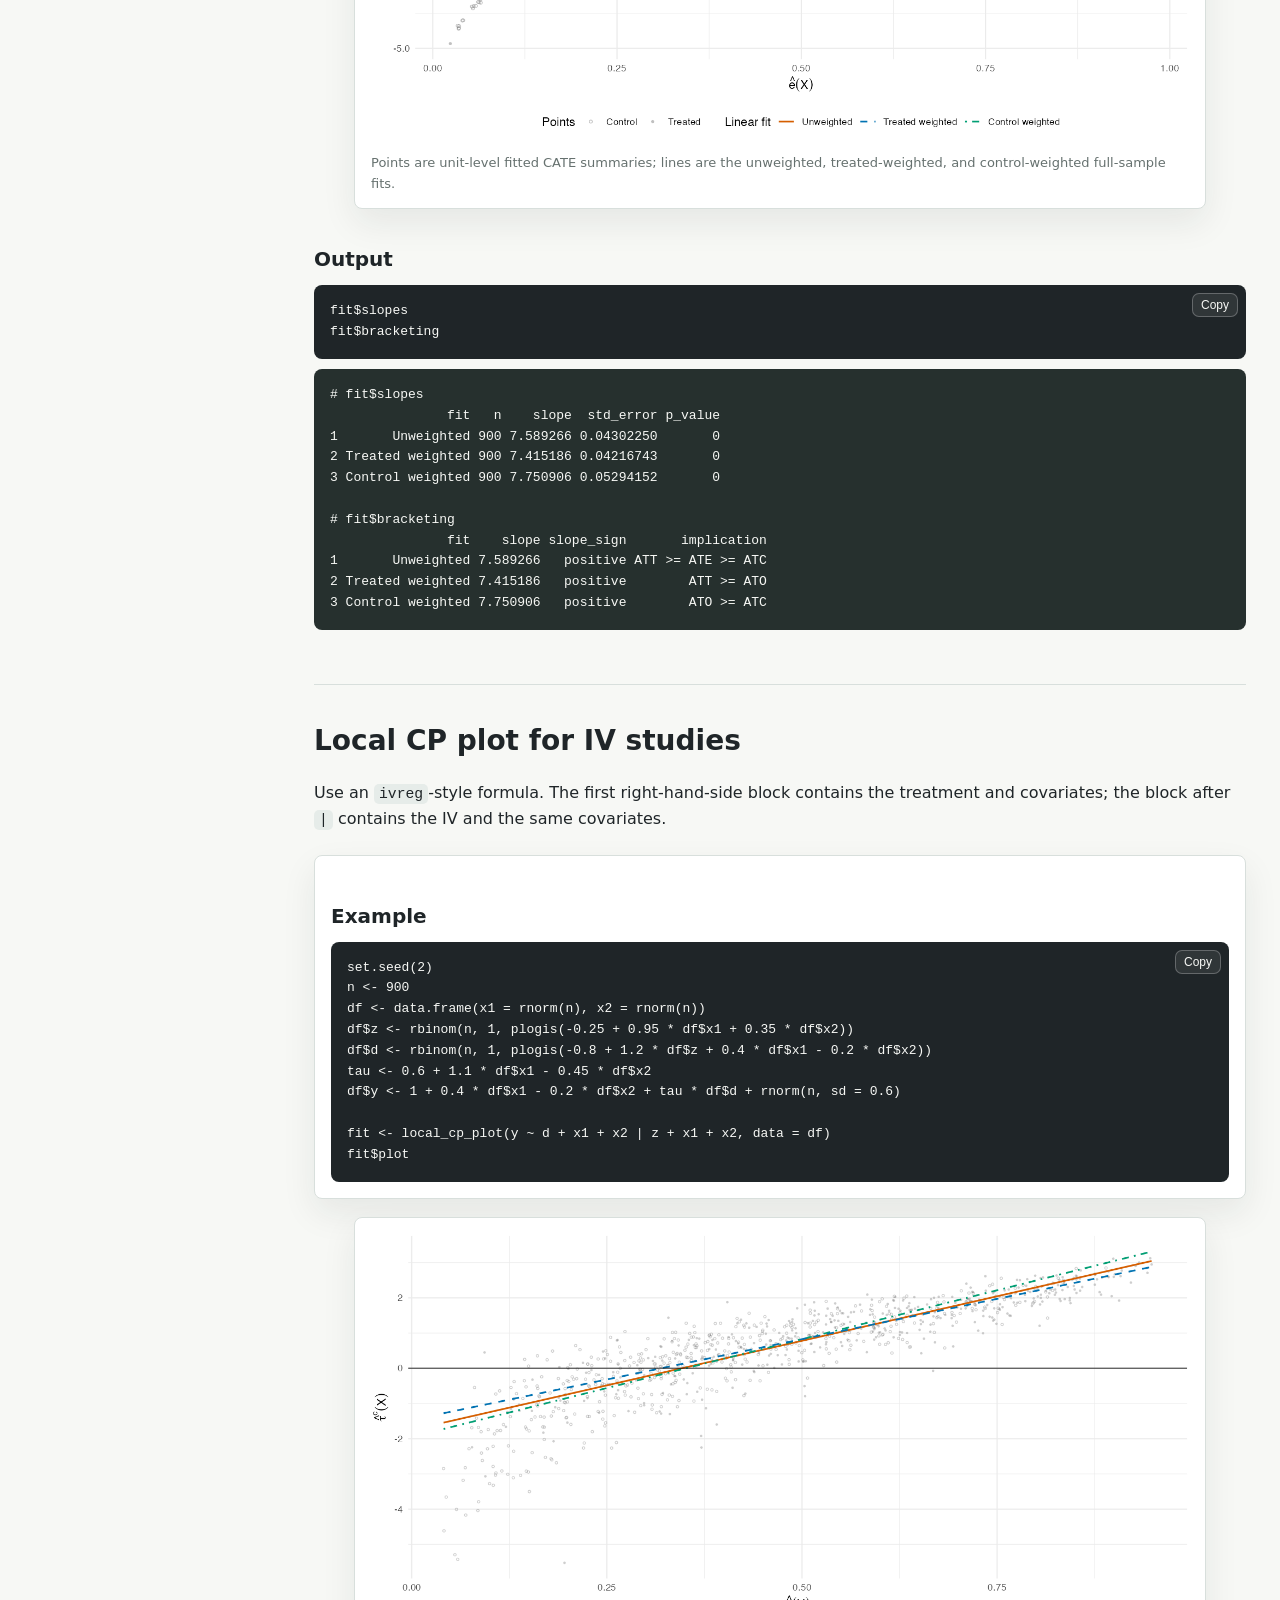
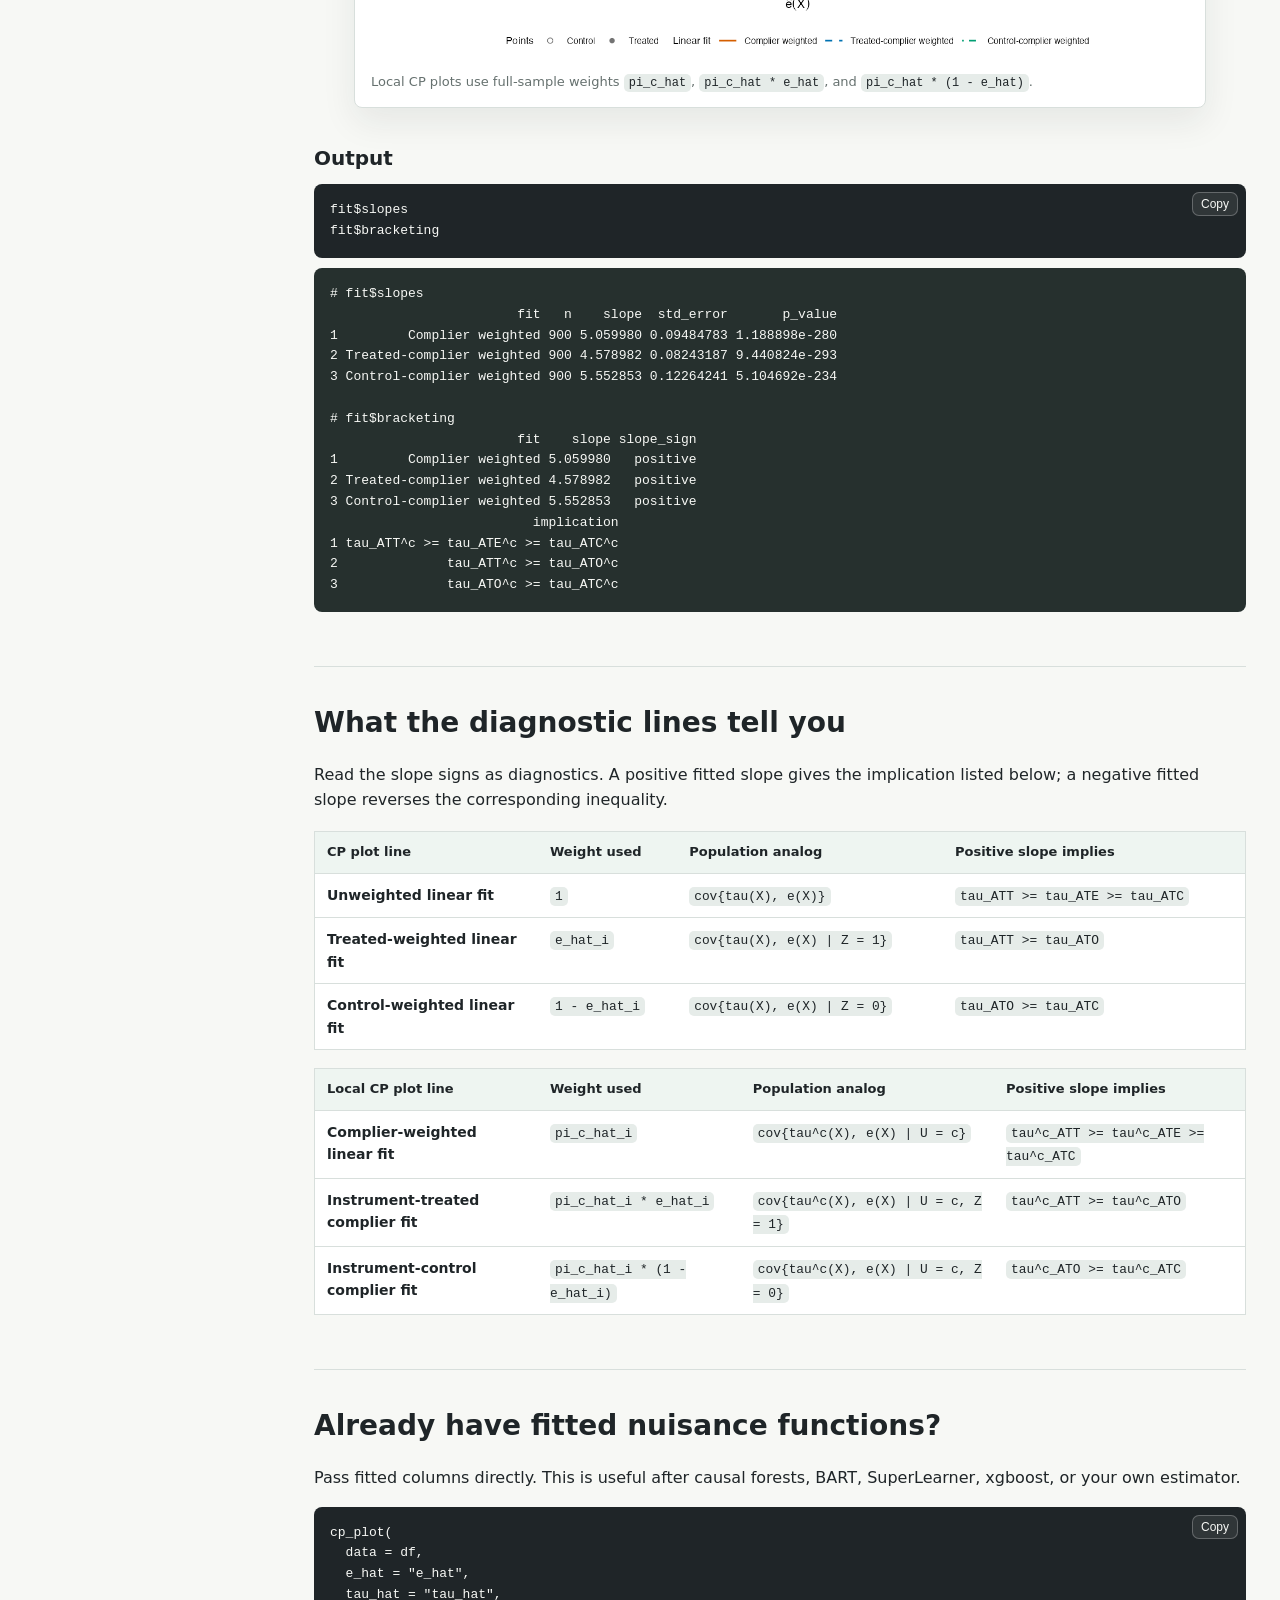
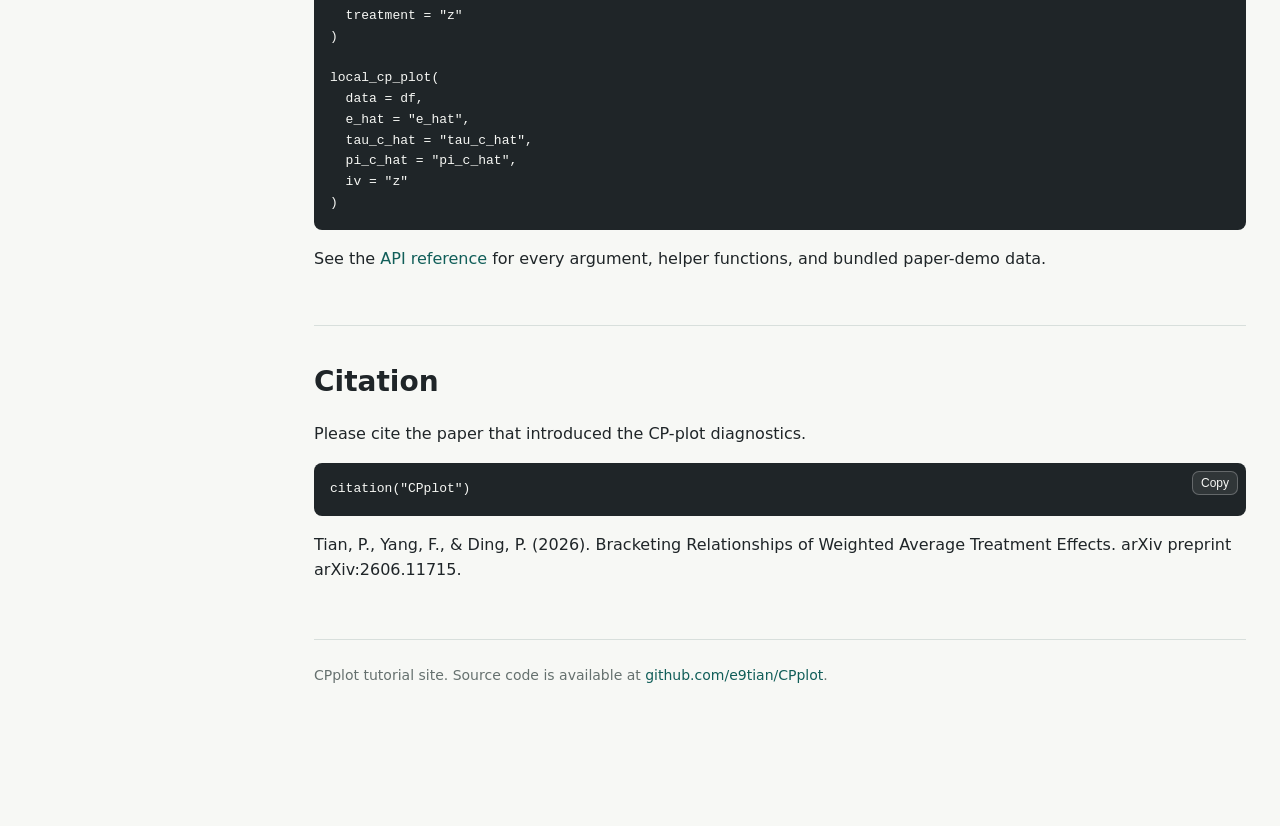
==== commit 79dcd65e: "Add formula-first CPplot API" ====
--- a/docs/index.html
+++ b/docs/index.html
@@ -21,27 +21,22 @@
       <input class="search" id="nav-search" type="search" placeholder="Quick search">
       <nav aria-label="Documentation navigation">
         <div class="nav-group">
-          <p class="nav-title">Start</p>
+          <p class="nav-title">Home</p>
           <a class="nav-link" href="#overview">Overview</a>
           <a class="nav-link" href="#installation">Installation</a>
-          <a class="nav-link" href="#workflow">Workflow</a>
-          <a class="nav-link" href="#interpretation">What slopes mean</a>
-        </div>
-        <div class="nav-group">
-          <p class="nav-title">Tutorials</p>
-          <a class="nav-link" href="#cp-plot">Observational CP plot</a>
+          <a class="nav-link" href="#cp-plot">CP plot</a>
           <a class="nav-link" href="#local-cp-plot">Local CP plot</a>
-          <a class="nav-link" href="#helpers">Estimation helpers</a>
-          <a class="nav-link" href="#paper-demo">Paper demo data</a>
+          <a class="nav-link" href="#interpretation">Diagnostic lines</a>
+          <a class="nav-link" href="#advanced">Fitted inputs</a>
         </div>
         <div class="nav-group">
           <p class="nav-title">Reference</p>
-          <a class="nav-link" href="#api">API reference</a>
+          <a class="nav-link" href="api.html">API reference</a>
           <a class="nav-link" href="#citation">Citation</a>
         </div>
       </nav>
       <div class="sidebar-footer">
-        Built for Tian, P., Yang, F., &amp; Ding, P. (2026). Inspired by compact Sphinx-style documentation pages.
+        Tian, P., Yang, F., &amp; Ding, P. (2026).
       </div>
     </aside>
 
@@ -49,25 +44,21 @@
       <div class="topbar">
         <a href="https://github.com/e9tian/CPplot">GitHub</a>
         <a href="https://arxiv.org/abs/2606.11715">Paper</a>
-        <a href="#installation">Install</a>
+        <a href="api.html">API</a>
       </div>
 
       <main>
         <section class="intro" id="overview">
           <p class="eyebrow">Diagnostic visualization for causal estimands</p>
-          <h1>CP plots and local CP plots in a few lines of R.</h1>
+          <h1>CP plots and local CP plots in R.</h1>
           <p class="lead">
-            CPplot implements CP-plots of estimated conditional average treatment
-            effects against estimated propensity scores. Motivated by covariance
-            representations for weighted average treatment effects, these plots
-            diagnose how treatment-effect heterogeneity varies with treatment
-            propensity and how that pattern connects to bracketing relationships
-            among weighted causal estimands. The package also provides local
-            CP-plots for instrumental-variable studies.
+            CPplot draws estimated treatment effects against estimated propensity
+            scores and returns the diagnostic linear fits used to read
+            bracketing relationships among weighted causal estimands.
           </p>
           <div class="quick-actions">
-            <a class="button primary" href="#cp-plot">Start the tutorial</a>
-            <a class="button" href="#api">View API reference</a>
+            <a class="button primary" href="#cp-plot">Run the first example</a>
+            <a class="button" href="api.html">View API reference</a>
           </div>
           <figure class="hero-visual">
             <img src="assets/cpplot-logo-square-white.svg" alt="CPplot logo">
@@ -76,267 +67,103 @@
 
         <section id="installation">
           <h2>Installation</h2>
-          <p>Install the development version from GitHub and load the package.</p>
           <pre><button class="copy" type="button">Copy</button><code>install.packages("remotes")
 remotes::install_github("e9tian/CPplot")
 library(CPplot)</code></pre>
         </section>
 
-        <section id="workflow">
-          <h2>Workflow</h2>
-          <p>
-            CPplot separates estimation from visualization. You can estimate the inputs
-            with any model you like, then pass the resulting columns to the plotting
-            functions.
-          </p>
-          <div class="note-grid">
-            <div class="note">
-              <strong>Estimate inputs</strong>
-              <p>Compute propensity scores and conditional treatment-effect summaries.</p>
-            </div>
-            <div class="note">
-              <strong>Draw the plot</strong>
-              <p>Use <code>cp_plot()</code> or <code>local_cp_plot()</code> for diagnostic graphics.</p>
-            </div>
-            <div class="note">
-              <strong>Read slopes</strong>
-              <p>Use the returned slope table as a compact covariance diagnostic.</p>
-            </div>
-          </div>
-        </section>
-
-        <section id="interpretation">
-          <h2>What the diagnostic lines tell you</h2>
-          <p>
-            The CP plot is tied to the exact bracketing results in the paper.
-            In the observational setting, the exact bracketing corollary shows
-            that the signs of covariance terms involving the CATE
-            <code>tau(X)</code> and the propensity score <code>e(X)</code>
-            determine the ordering of ATE, ATT, ATC, and ATO. The three fitted
-            lines in a CP plot estimate those covariance signs.
-          </p>
-          <div class="callout">
-            <p>
-              Read the slope signs as diagnostics. A positive fitted slope gives
-              the implication listed below; a negative fitted slope reverses the
-              corresponding inequality.
-            </p>
-          </div>
-          <table class="interpretation-table">
-            <thead>
-              <tr>
-                <th>CP plot line</th>
-                <th>Weight used</th>
-                <th>Population analog</th>
-                <th>Positive slope implies</th>
-              </tr>
-            </thead>
-            <tbody>
-              <tr>
-                <td>Unweighted linear fit</td>
-                <td><code>1</code></td>
-                <td><code>cov{tau(X), e(X)}</code></td>
-                <td><code>tau_ATT &gt;= tau_ATE &gt;= tau_ATC</code></td>
-              </tr>
-              <tr>
-                <td>Treated-tilted linear fit</td>
-                <td><code>e_hat_i</code></td>
-                <td><code>cov{tau(X), e(X) | Z = 1}</code></td>
-                <td><code>tau_ATT &gt;= tau_ATO</code></td>
-              </tr>
-              <tr>
-                <td>Control-tilted linear fit</td>
-                <td><code>1 - e_hat_i</code></td>
-                <td><code>cov{tau(X), e(X) | Z = 0}</code></td>
-                <td><code>tau_ATO &gt;= tau_ATC</code></td>
-              </tr>
-            </tbody>
-          </table>
-
-          <p>
-            The local CP plot uses the same logic under the complier
-            distribution. Replace the CATE by the conditional complier treatment
-            effect <code>tau^c(X)</code>, and use the estimated principal score
-            <code>pi_c_hat</code> as the complier weight.
-          </p>
-          <table class="interpretation-table">
-            <thead>
-              <tr>
-                <th>Local CP plot line</th>
-                <th>Weight used</th>
-                <th>Population analog</th>
-                <th>Positive slope implies</th>
-              </tr>
-            </thead>
-            <tbody>
-              <tr>
-                <td>Complier-weighted linear fit</td>
-                <td><code>pi_c_hat_i</code></td>
-                <td><code>cov{tau^c(X), e(X) | U = c}</code></td>
-                <td><code>tau^c_ATT &gt;= tau^c_ATE &gt;= tau^c_ATC</code></td>
-              </tr>
-              <tr>
-                <td>Instrument-treated complier fit</td>
-                <td><code>pi_c_hat_i * e_hat_i</code></td>
-                <td><code>cov{tau^c(X), e(X) | U = c, Z = 1}</code></td>
-                <td><code>tau^c_ATT &gt;= tau^c_ATO</code></td>
-              </tr>
-              <tr>
-                <td>Instrument-control complier fit</td>
-                <td><code>pi_c_hat_i * (1 - e_hat_i)</code></td>
-                <td><code>cov{tau^c(X), e(X) | U = c, Z = 0}</code></td>
-                <td><code>tau^c_ATO &gt;= tau^c_ATC</code></td>
-              </tr>
-            </tbody>
-          </table>
-        </section>
-
         <section id="cp-plot">
           <h2>Observational CP plot</h2>
           <p>
-            In an observational study, the CP plot compares unit-level estimated CATEs
-            <code>tau_hat</code> with estimated propensity scores <code>e_hat</code>.
-            The three fitted lines use full-sample weights <code>1</code>,
-            <code>e_hat</code>, and <code>1 - e_hat</code>.
+            Use a formula. The left-hand side is the outcome; the first
+            right-hand-side variable is the binary treatment; the remaining
+            variables are covariates.
           </p>
           <div class="tutorial-block">
             <div class="panel">
-              <h3>Minimal example</h3>
-              <pre><button class="copy" type="button">Copy</button><code>library(CPplot)
-
-set.seed(1)
+              <h3>Example</h3>
+              <pre><button class="copy" type="button">Copy</button><code>set.seed(1)
 n <- 900
 df <- data.frame(x1 = rnorm(n), x2 = rnorm(n))
-df$e_hat <- plogis(-0.30 + 1.05 * df$x1 - 0.45 * df$x2)
-df$z <- rbinom(n, 1, df$e_hat)
-df$tau_hat <- -0.75 + 2.40 * df$e_hat +
-  5.20 * (df$e_hat - 0.52)^2 +
-  0.42 * df$x2 + rnorm(n, sd = 0.24)
-
-fit <- cp_plot(
-  df,
-  e_hat = "e_hat",
-  tau_hat = "tau_hat",
-  treatment = "z"
-)
-
+df$z <- rbinom(n, 1, plogis(-0.30 + 1.05 * df$x1 - 0.45 * df$x2))
+df$y <- 1 + 0.5 * df$x1 + 0.4 * df$x2 +
+  df$z * (0.5 + 1.4 * df$x1 - 0.6 * df$x2) +
+  rnorm(n, sd = 0.7)
+
+fit <- cp_plot(y ~ z + x1 + x2, data = df)
 fit$plot</code></pre>
             </div>
             <figure class="figure-panel">
               <img src="assets/cp-plot-example.png" alt="Example observational CP plot">
               <figcaption class="caption">
-                Points show unit-level CATE summaries. Lines are unweighted,
-                treated-weighted, and control-weighted full-sample fits.
+                Points are unit-level fitted CATE summaries; lines are the
+                unweighted, treated-weighted, and control-weighted full-sample fits.
               </figcaption>
             </figure>
           </div>
           <div class="output-block">
-            <h3>Numerical diagnostics</h3>
+            <h3>Output</h3>
             <pre><button class="copy" type="button">Copy</button><code>fit$slopes
 fit$bracketing</code></pre>
             <pre class="output"><code># fit$slopes
-               fit   n     slope  std_error      p_value
-1       Unweighted 900 1.0610430 0.07819181 2.726416e-38
-2 Treated weighted 900 1.9077236 0.08060820 1.292857e-96
-3 Control weighted 900 0.2991324 0.08803260 7.087170e-04
+               fit   n    slope  std_error p_value
+1       Unweighted 900 7.589266 0.04302250       0
+2 Treated weighted 900 7.415186 0.04216743       0
+3 Control weighted 900 7.750906 0.05294152       0
 
 # fit$bracketing
-               fit     slope slope_sign       implication
-1       Unweighted 1.0610430   positive ATT &gt;= ATE &gt;= ATC
-2 Treated weighted 1.9077236   positive        ATT &gt;= ATO
-3 Control weighted 0.2991324   positive        ATO &gt;= ATC</code></pre>
-          </div>
-          <table>
-            <thead>
-              <tr>
-                <th>Returned object</th>
-                <th>Meaning</th>
-              </tr>
-            </thead>
-            <tbody>
-              <tr>
-                <td><code>fit$plot</code></td>
-                <td>The ggplot object, ready to print or customize.</td>
-              </tr>
-              <tr>
-                <td><code>fit$slopes</code></td>
-                <td>Slopes, standard errors, and p-values for the three diagnostic fits.</td>
-              </tr>
-              <tr>
-                <td><code>fit$bracketing</code></td>
-                <td>Slope signs and their bracketing implications.</td>
-              </tr>
-              <tr>
-                <td><code>fit$bracketing_summary</code></td>
-                <td>A compact text summary of the ATO bracketing diagnostic.</td>
-              </tr>
-              <tr>
-                <td><code>fit$data_used</code></td>
-                <td>The finite observations retained after filtering missing or nonfinite inputs.</td>
-              </tr>
-            </tbody>
-          </table>
+               fit    slope slope_sign       implication
+1       Unweighted 7.589266   positive ATT &gt;= ATE &gt;= ATC
+2 Treated weighted 7.415186   positive        ATT &gt;= ATO
+3 Control weighted 7.750906   positive        ATO &gt;= ATC</code></pre>
+          </div>
         </section>
 
         <section id="local-cp-plot">
           <h2>Local CP plot for IV studies</h2>
           <p>
-            In an IV study, replace the CATE by an estimated conditional complier
-            treatment effect. Under the IV assumptions used in the paper,
-            <code>pi_c_hat</code> can be the estimated conditional first stage.
+            Use an <code>ivreg</code>-style formula. The first right-hand-side
+            block contains the treatment and covariates; the block after
+            <code>|</code> contains the IV and the same covariates.
           </p>
           <div class="tutorial-block">
             <div class="panel">
-              <h3>Minimal example</h3>
-              <pre><button class="copy" type="button">Copy</button><code>library(CPplot)
-
-set.seed(2)
+              <h3>Example</h3>
+              <pre><button class="copy" type="button">Copy</button><code>set.seed(2)
 n <- 900
 df <- data.frame(x1 = rnorm(n), x2 = rnorm(n))
-df$e_hat <- plogis(-0.25 + 0.95 * df$x1 + 0.35 * df$x2)
-df$z <- rbinom(n, 1, df$e_hat)
-df$pi_c_hat <- pmax(
-  0.04,
-  plogis(-0.35 + 1.05 * df$x1 - 0.95 * df$x2)
-)
-df$tau_c_hat <- -0.55 + 1.20 * df$e_hat +
-  5.60 * (df$e_hat - 0.48)^2 +
-  0.58 * df$x2 + rnorm(n, sd = 0.28)
-
-fit <- local_cp_plot(
-  df,
-  e_hat = "e_hat",
-  tau_c_hat = "tau_c_hat",
-  pi_c_hat = "pi_c_hat",
-  group = "z"
-)
-
+df$z <- rbinom(n, 1, plogis(-0.25 + 0.95 * df$x1 + 0.35 * df$x2))
+df$d <- rbinom(n, 1, plogis(-0.8 + 1.2 * df$z + 0.4 * df$x1 - 0.2 * df$x2))
+tau <- 0.6 + 1.1 * df$x1 - 0.45 * df$x2
+df$y <- 1 + 0.4 * df$x1 - 0.2 * df$x2 + tau * df$d + rnorm(n, sd = 0.6)
+
+fit <- local_cp_plot(y ~ d + x1 + x2 | z + x1 + x2, data = df)
 fit$plot</code></pre>
             </div>
             <figure class="figure-panel">
               <img src="assets/local-cp-plot-example.png" alt="Example local CP plot">
               <figcaption class="caption">
                 Local CP plots use full-sample weights
-                <code>pi_c</code>, <code>pi_c * e_hat</code>, and
-                <code>pi_c * (1 - e_hat)</code>.
+                <code>pi_c_hat</code>, <code>pi_c_hat * e_hat</code>, and
+                <code>pi_c_hat * (1 - e_hat)</code>.
               </figcaption>
             </figure>
           </div>
           <div class="output-block">
-            <h3>Numerical diagnostics</h3>
+            <h3>Output</h3>
             <pre><button class="copy" type="button">Copy</button><code>fit$slopes
 fit$bracketing</code></pre>
             <pre class="output"><code># fit$slopes
                         fit   n    slope  std_error       p_value
-1         Complier weighted 900 2.660192 0.09724592 2.528526e-120
-2 Treated-complier weighted 900 3.286171 0.10690743 2.429373e-142
-3 Control-complier weighted 900 2.008876 0.10256607  2.106080e-71
+1         Complier weighted 900 5.059980 0.09484783 1.188898e-280
+2 Treated-complier weighted 900 4.578982 0.08243187 9.440824e-293
+3 Control-complier weighted 900 5.552853 0.12264241 5.104692e-234
 
 # fit$bracketing
                         fit    slope slope_sign
-1         Complier weighted 2.660192   positive
-2 Treated-complier weighted 3.286171   positive
-3 Control-complier weighted 2.008876   positive
+1         Complier weighted 5.059980   positive
+2 Treated-complier weighted 4.578982   positive
+3 Control-complier weighted 5.552853   positive
                           implication
 1 tau_ATT^c &gt;= tau_ATE^c &gt;= tau_ATC^c
 2              tau_ATT^c &gt;= tau_ATO^c
@@ -344,215 +171,100 @@
           </div>
         </section>
 
-        <section id="helpers">
-          <h2>Estimation helpers</h2>
-          <p>
-            CPplot supports two input modes. In the first mode, the package
-            estimates the plotting inputs from an outcome, treatment, and
-            covariates. In the second mode, you supply your own estimated
-            <code>e_hat</code> and <code>tau_hat</code> columns directly.
-          </p>
-          <h3>Mode 1: default estimation</h3>
-          <p>
-            This mode uses logistic regression for <code>e_hat</code> and two
-            OLS outcome regressions for <code>tau_hat</code> by default. You can
-            call the helper explicitly:
-          </p>
-          <pre><button class="copy" type="button">Copy</button><code>df2 <- estimate_cp_inputs(
-  df,
-  outcome = "y",
-  treatment = "z",
-  covariates = c("x1", "x2")
-)
-
-fit <- cp_plot(
-  df2,
+        <section id="interpretation">
+          <h2>What the diagnostic lines tell you</h2>
+          <p>
+            Read the slope signs as diagnostics. A positive fitted slope gives
+            the implication listed below; a negative fitted slope reverses the
+            corresponding inequality.
+          </p>
+          <table class="interpretation-table">
+            <thead>
+              <tr>
+                <th>CP plot line</th>
+                <th>Weight used</th>
+                <th>Population analog</th>
+                <th>Positive slope implies</th>
+              </tr>
+            </thead>
+            <tbody>
+              <tr>
+                <td>Unweighted linear fit</td>
+                <td><code>1</code></td>
+                <td><code>cov{tau(X), e(X)}</code></td>
+                <td><code>tau_ATT &gt;= tau_ATE &gt;= tau_ATC</code></td>
+              </tr>
+              <tr>
+                <td>Treated-weighted linear fit</td>
+                <td><code>e_hat_i</code></td>
+                <td><code>cov{tau(X), e(X) | Z = 1}</code></td>
+                <td><code>tau_ATT &gt;= tau_ATO</code></td>
+              </tr>
+              <tr>
+                <td>Control-weighted linear fit</td>
+                <td><code>1 - e_hat_i</code></td>
+                <td><code>cov{tau(X), e(X) | Z = 0}</code></td>
+                <td><code>tau_ATO &gt;= tau_ATC</code></td>
+              </tr>
+            </tbody>
+          </table>
+
+          <table class="interpretation-table">
+            <thead>
+              <tr>
+                <th>Local CP plot line</th>
+                <th>Weight used</th>
+                <th>Population analog</th>
+                <th>Positive slope implies</th>
+              </tr>
+            </thead>
+            <tbody>
+              <tr>
+                <td>Complier-weighted linear fit</td>
+                <td><code>pi_c_hat_i</code></td>
+                <td><code>cov{tau^c(X), e(X) | U = c}</code></td>
+                <td><code>tau^c_ATT &gt;= tau^c_ATE &gt;= tau^c_ATC</code></td>
+              </tr>
+              <tr>
+                <td>Instrument-treated complier fit</td>
+                <td><code>pi_c_hat_i * e_hat_i</code></td>
+                <td><code>cov{tau^c(X), e(X) | U = c, Z = 1}</code></td>
+                <td><code>tau^c_ATT &gt;= tau^c_ATO</code></td>
+              </tr>
+              <tr>
+                <td>Instrument-control complier fit</td>
+                <td><code>pi_c_hat_i * (1 - e_hat_i)</code></td>
+                <td><code>cov{tau^c(X), e(X) | U = c, Z = 0}</code></td>
+                <td><code>tau^c_ATO &gt;= tau^c_ATC</code></td>
+              </tr>
+            </tbody>
+          </table>
+        </section>
+
+        <section id="advanced">
+          <h2>Already have fitted nuisance functions?</h2>
+          <p>
+            Pass fitted columns directly. This is useful after causal forests,
+            BART, SuperLearner, xgboost, or your own estimator.
+          </p>
+          <pre><button class="copy" type="button">Copy</button><code>cp_plot(
+  data = df,
   e_hat = "e_hat",
   tau_hat = "tau_hat",
   treatment = "z"
+)
+
+local_cp_plot(
+  data = df,
+  e_hat = "e_hat",
+  tau_c_hat = "tau_c_hat",
+  pi_c_hat = "pi_c_hat",
+  iv = "z"
 )</code></pre>
           <p>
-            The same default estimation can be done in one call:
-          </p>
-          <pre><button class="copy" type="button">Copy</button><code>fit <- cp_plot(
-  df,
-  outcome = "y",
-  treatment = "z",
-  covariates = c("x1", "x2")
-)</code></pre>
-          <p>
-            Optional random forest methods are available through the
-            <code>ranger</code> package by setting
-            <code>e_method = "random_forest"</code> and/or
-            <code>tau_method = "random_forest"</code>.
-          </p>
-          <h3>Mode 2: precomputed inputs</h3>
-          <p>
-            If you have already estimated unit-level
-            <code>hat(e)(X_i)</code> and <code>hat(tau)(X_i)</code> using causal
-            forests, BART, SuperLearner, xgboost, or another model, pass those
-            columns directly:
-          </p>
-          <pre><button class="copy" type="button">Copy</button><code>fit <- cp_plot(
-  df,
-  e_hat = "e_hat",
-  tau_hat = "tau_hat",
-  treatment = "z"
-)</code></pre>
-        </section>
-
-        <section id="paper-demo">
-          <h2>Paper demo data</h2>
-          <p>
-            The package bundles intermediate outputs used to reproduce the paper demo
-            plots. These are estimated propensity scores and treatment-effect summaries,
-            not the full raw-data analysis workflow.
-          </p>
-          <pre><button class="copy" type="button">Copy</button><code>library(CPplot)
-
-paper_datasets()[, c("name", "type", "loader")]
-
-rhc <- load_paper_cp_data("rhc")
-rhc_treat_col <- attr(rhc, "treatment_column")
-head(rhc[, c("propensity_scores", "tau_hat", rhc_treat_col)])
-
-k401 <- load_paper_401k_data()
-head(k401[, c("e_hat", "Z", "delta_d", "tau_c_hat")])</code></pre>
-          <h3>Reproduce package-based paper plots</h3>
-          <pre><button class="copy" type="button">Copy</button><code>source(system.file(
-  "paper-examples/reproduce-paper-plots.R",
-  package = "CPplot"
-))
-
-reproduce_paper_plots()</code></pre>
-        </section>
-
-        <section id="api">
-          <h2>API reference</h2>
-          <p>
-            All plotting functions accept column names as strings. This makes it
-            easy to use CPplot after estimating the inputs with any modeling
-            workflow.
-          </p>
-
-          <article class="api-entry">
-            <h3><code>cp_plot()</code></h3>
-            <pre class="signature"><code>cp_plot(data, e_hat = NULL, tau_hat = NULL, treatment = NULL,
-        outcome = NULL, covariates = NULL,
-        e_method = "logistic", tau_method = "ols",
-        point_labels = c("Control", "Treated"),
-        title = NULL, alpha = 0.45, point_size = 1)</code></pre>
-            <p>Draw an observational CP plot from precomputed inputs, or estimate default inputs from an outcome, treatment, and covariates.</p>
-            <table class="api-table">
-              <thead>
-                <tr><th>Argument</th><th>What to pass</th></tr>
-              </thead>
-              <tbody>
-                <tr><td><code>data</code></td><td>A data frame containing the plotting inputs.</td></tr>
-                <tr><td><code>e_hat</code></td><td>Optional name of the estimated propensity-score column, <code>hat(e)(X)</code>.</td></tr>
-                <tr><td><code>tau_hat</code></td><td>Optional name of the estimated CATE column, <code>hat(tau)(X)</code>.</td></tr>
-                <tr><td><code>treatment</code></td><td>0/1 treatment column. Required for default estimation and optional for point shapes when <code>e_hat</code> and <code>tau_hat</code> are supplied.</td></tr>
-                <tr><td><code>outcome</code></td><td>Outcome column used with <code>treatment</code> and <code>covariates</code> for default estimation.</td></tr>
-                <tr><td><code>covariates</code></td><td>Covariate column names for default estimation.</td></tr>
-                <tr><td><code>e_method</code></td><td><code>logistic</code> or <code>random_forest</code>.</td></tr>
-                <tr><td><code>tau_method</code></td><td><code>ols</code> or <code>random_forest</code>.</td></tr>
-                <tr><td><code>point_labels</code></td><td>Two labels for the 0 and 1 point groups. Default is <code>Control</code> and <code>Treated</code>.</td></tr>
-                <tr><td><code>title</code></td><td>Optional ggplot title.</td></tr>
-                <tr><td><code>alpha</code>, <code>point_size</code></td><td>Point transparency and size.</td></tr>
-              </tbody>
-            </table>
-            <p>
-              Returns a <code>CPplot_result</code> list with <code>plot</code>,
-              <code>slopes</code>, <code>bracketing</code>,
-              <code>bracketing_summary</code>, and <code>data_used</code>.
-            </p>
-          </article>
-
-          <article class="api-entry">
-            <h3><code>local_cp_plot()</code></h3>
-            <pre class="signature"><code>local_cp_plot(data, e_hat, tau_c_hat, pi_c_hat, group = NULL,
-              point_labels = c("Control", "Treated"),
-              title = NULL, alpha = 0.35, point_size = 0.8)</code></pre>
-            <p>Draw a local CP plot for an IV study.</p>
-            <table class="api-table">
-              <thead>
-                <tr><th>Argument</th><th>What to pass</th></tr>
-              </thead>
-              <tbody>
-                <tr><td><code>data</code></td><td>A data frame containing the local CP plotting inputs.</td></tr>
-                <tr><td><code>e_hat</code></td><td>Name of the estimated IV propensity-score column, <code>hat(e)(X)</code>.</td></tr>
-                <tr><td><code>tau_c_hat</code></td><td>Name of the estimated conditional complier treatment-effect column, <code>hat(tau)^c(X)</code>.</td></tr>
-                <tr><td><code>pi_c_hat</code></td><td>Name of the estimated principal-score column. Under the IV assumptions, this is the estimated conditional first stage.</td></tr>
-                <tr><td><code>group</code></td><td>Optional 0/1 IV group column used for point shapes. The three fitted lines use all finite observations with weights <code>pi_c_hat</code>, <code>pi_c_hat * e_hat</code>, and <code>pi_c_hat * (1 - e_hat)</code>.</td></tr>
-                <tr><td><code>point_labels</code></td><td>Two labels for the 0 and 1 point groups. Default is <code>Control</code> and <code>Treated</code>.</td></tr>
-                <tr><td><code>title</code>, <code>alpha</code>, <code>point_size</code></td><td>Optional plot title and point styling.</td></tr>
-              </tbody>
-            </table>
-            <p>
-              Returns a <code>CPplot_result</code> list with <code>plot</code>,
-              <code>slopes</code>, <code>bracketing</code>,
-              <code>bracketing_summary</code>, and <code>data_used</code>. Rows with
-              nonpositive or nonfinite <code>pi_c_hat</code> are dropped.
-            </p>
-          </article>
-
-          <article class="api-entry">
-            <h3>Slope helpers</h3>
-            <pre class="signature"><code>cp_slopes(data, e_hat, tau_hat, treatment = NULL)
-local_cp_slopes(data, e_hat, tau_c_hat, pi_c_hat, group = NULL)</code></pre>
-            <table class="api-table">
-              <thead>
-                <tr><th>Function</th><th>Output</th></tr>
-              </thead>
-              <tbody>
-                <tr><td><code>cp_slopes()</code></td><td>A data frame with one row each for the unweighted, treated-weighted, and control-weighted linear fits.</td></tr>
-                <tr><td><code>local_cp_slopes()</code></td><td>A data frame with one row each for the complier-weighted, treated-complier-weighted, and control-complier-weighted linear fits.</td></tr>
-              </tbody>
-            </table>
-            <p>
-              Each slope table contains <code>fit</code>, <code>n</code>,
-              <code>slope</code>, <code>std_error</code>, and
-              <code>p_value</code>.
-            </p>
-          </article>
-
-          <article class="api-entry">
-            <h3>Simple estimation helpers</h3>
-            <pre class="signature"><code>estimate_cp_inputs(data, outcome, treatment, covariates,
-                   e_method = "logistic", tau_method = "ols",
-                   family = stats::binomial())
-
-estimate_local_cp_inputs(data, outcome, treatment, instrument, covariates,
-                         e_method = "logistic", contrast_method = "ols",
-                         family = stats::binomial(),
-                         min_first_stage = 1e-6)</code></pre>
-            <table class="api-table">
-              <thead>
-                <tr><th>Function</th><th>Inputs and output</th></tr>
-              </thead>
-              <tbody>
-                <tr><td><code>estimate_cp_inputs()</code></td><td>Pass outcome, treatment, and covariates. It returns the original data plus <code>e_hat</code> and <code>tau_hat</code>.</td></tr>
-                <tr><td><code>estimate_local_cp_inputs()</code></td><td>Pass outcome, treatment, instrument, and covariates. It returns the original data plus <code>e_hat</code>, <code>delta_y</code>, <code>delta_d</code>, <code>pi_c_hat</code>, and <code>tau_c_hat</code>.</td></tr>
-              </tbody>
-            </table>
-          </article>
-
-          <article class="api-entry">
-            <h3>Bundled paper data</h3>
-            <pre class="signature"><code>paper_datasets()
-load_paper_cp_data(setting)
-load_paper_401k_data()</code></pre>
-            <table class="api-table">
-              <thead>
-                <tr><th>Function</th><th>Output</th></tr>
-              </thead>
-              <tbody>
-                <tr><td><code>paper_datasets()</code></td><td>An index with dataset name, type, treatment column, loader, and description.</td></tr>
-                <tr><td><code>load_paper_cp_data(setting)</code></td><td>One observational paper-demo dataset with <code>propensity_scores</code>, <code>tau_hat</code>, and the relevant treatment column.</td></tr>
-                <tr><td><code>load_paper_401k_data()</code></td><td>The 401(k) local CP dataset with <code>e_hat</code>, <code>Z</code>, <code>delta_d</code>, and <code>tau_c_hat</code>.</td></tr>
-              </tbody>
-            </table>
-          </article>
+            See the <a href="api.html">API reference</a> for every argument,
+            helper functions, and bundled paper-demo data.
+          </p>
         </section>
 
         <section id="citation">
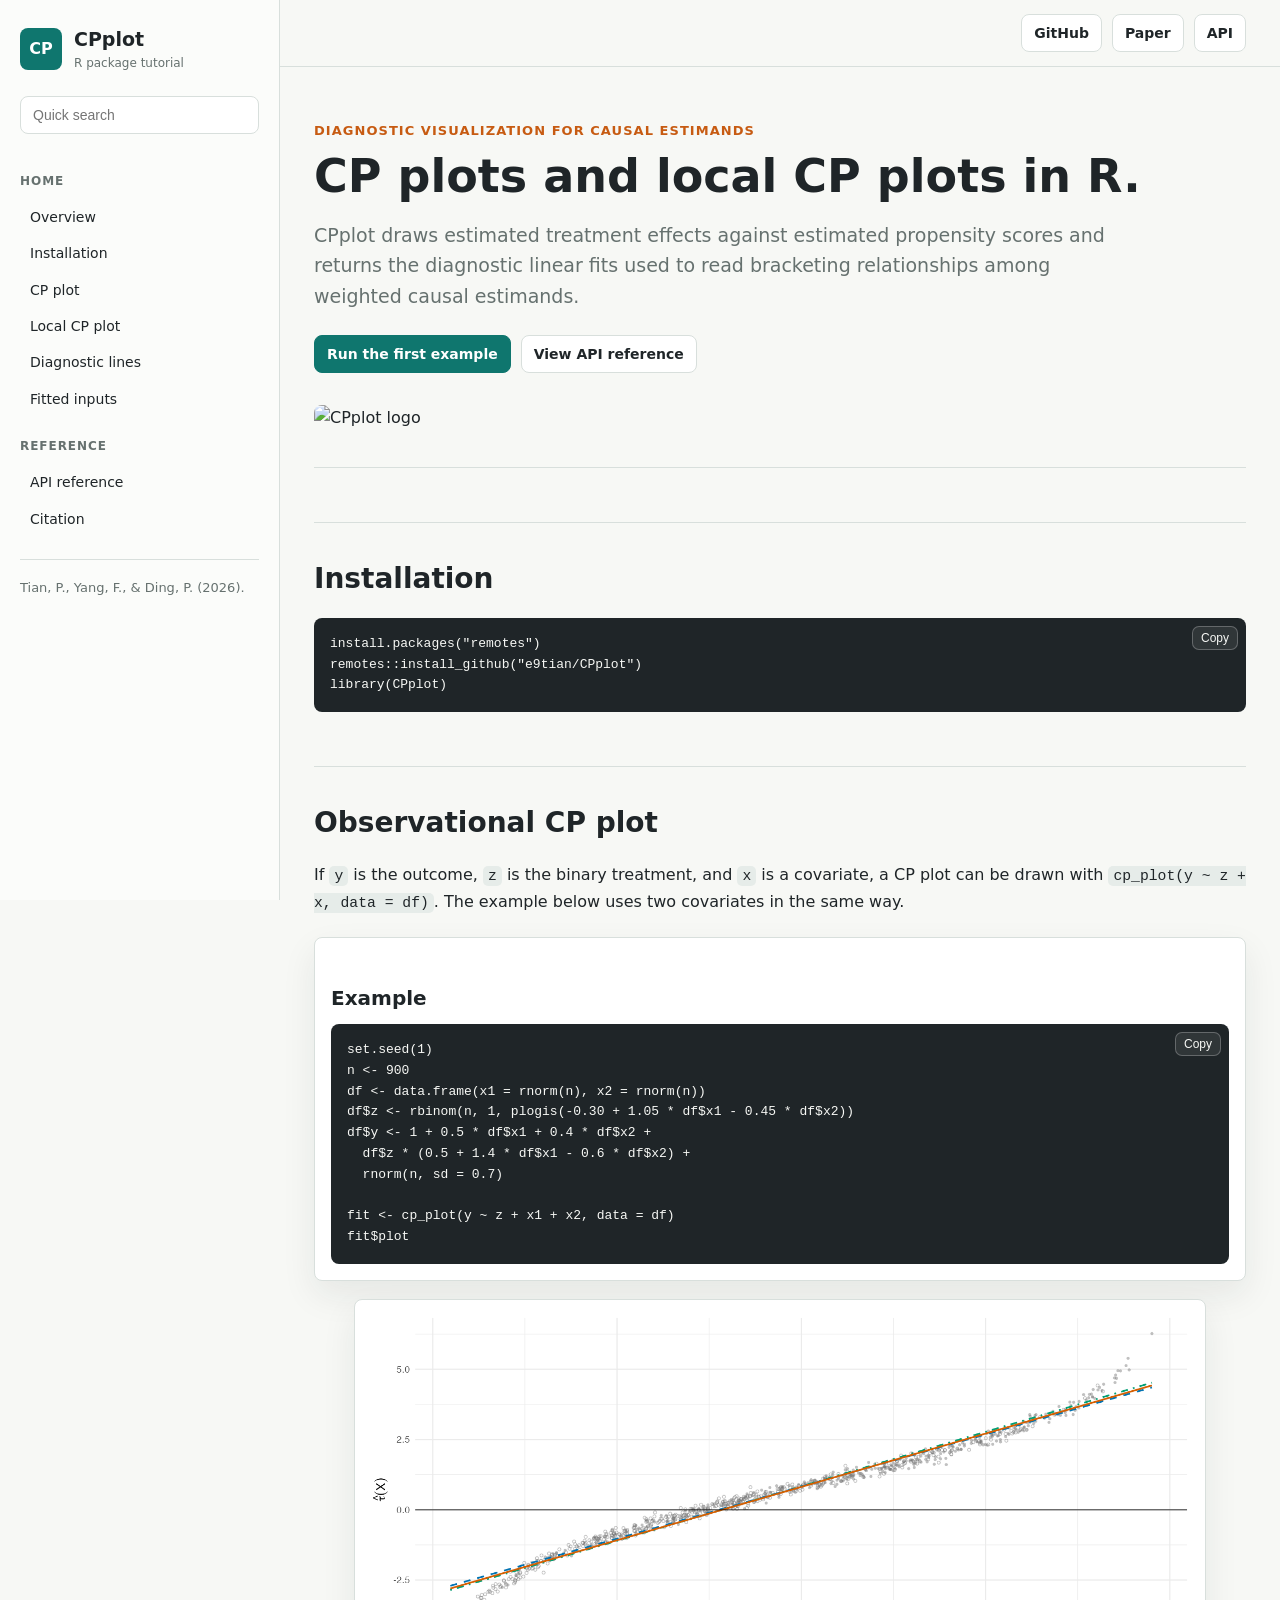
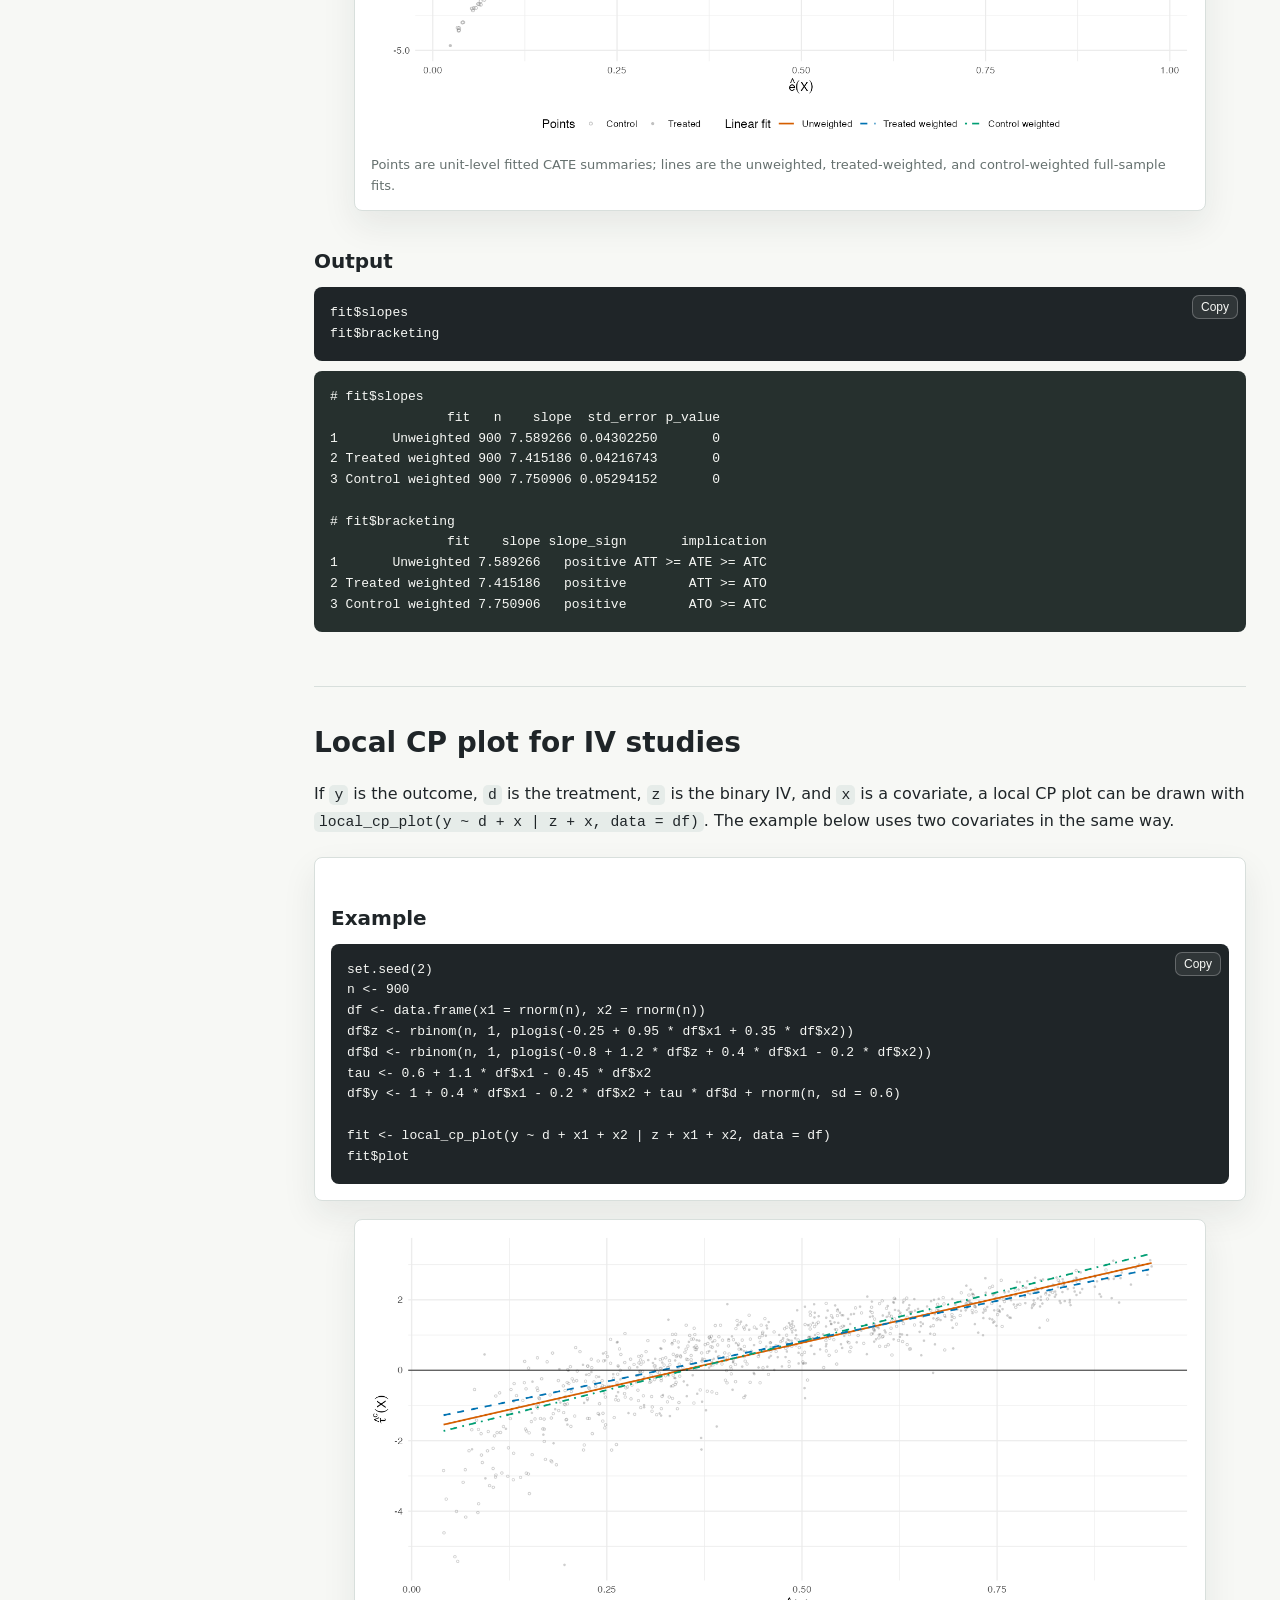
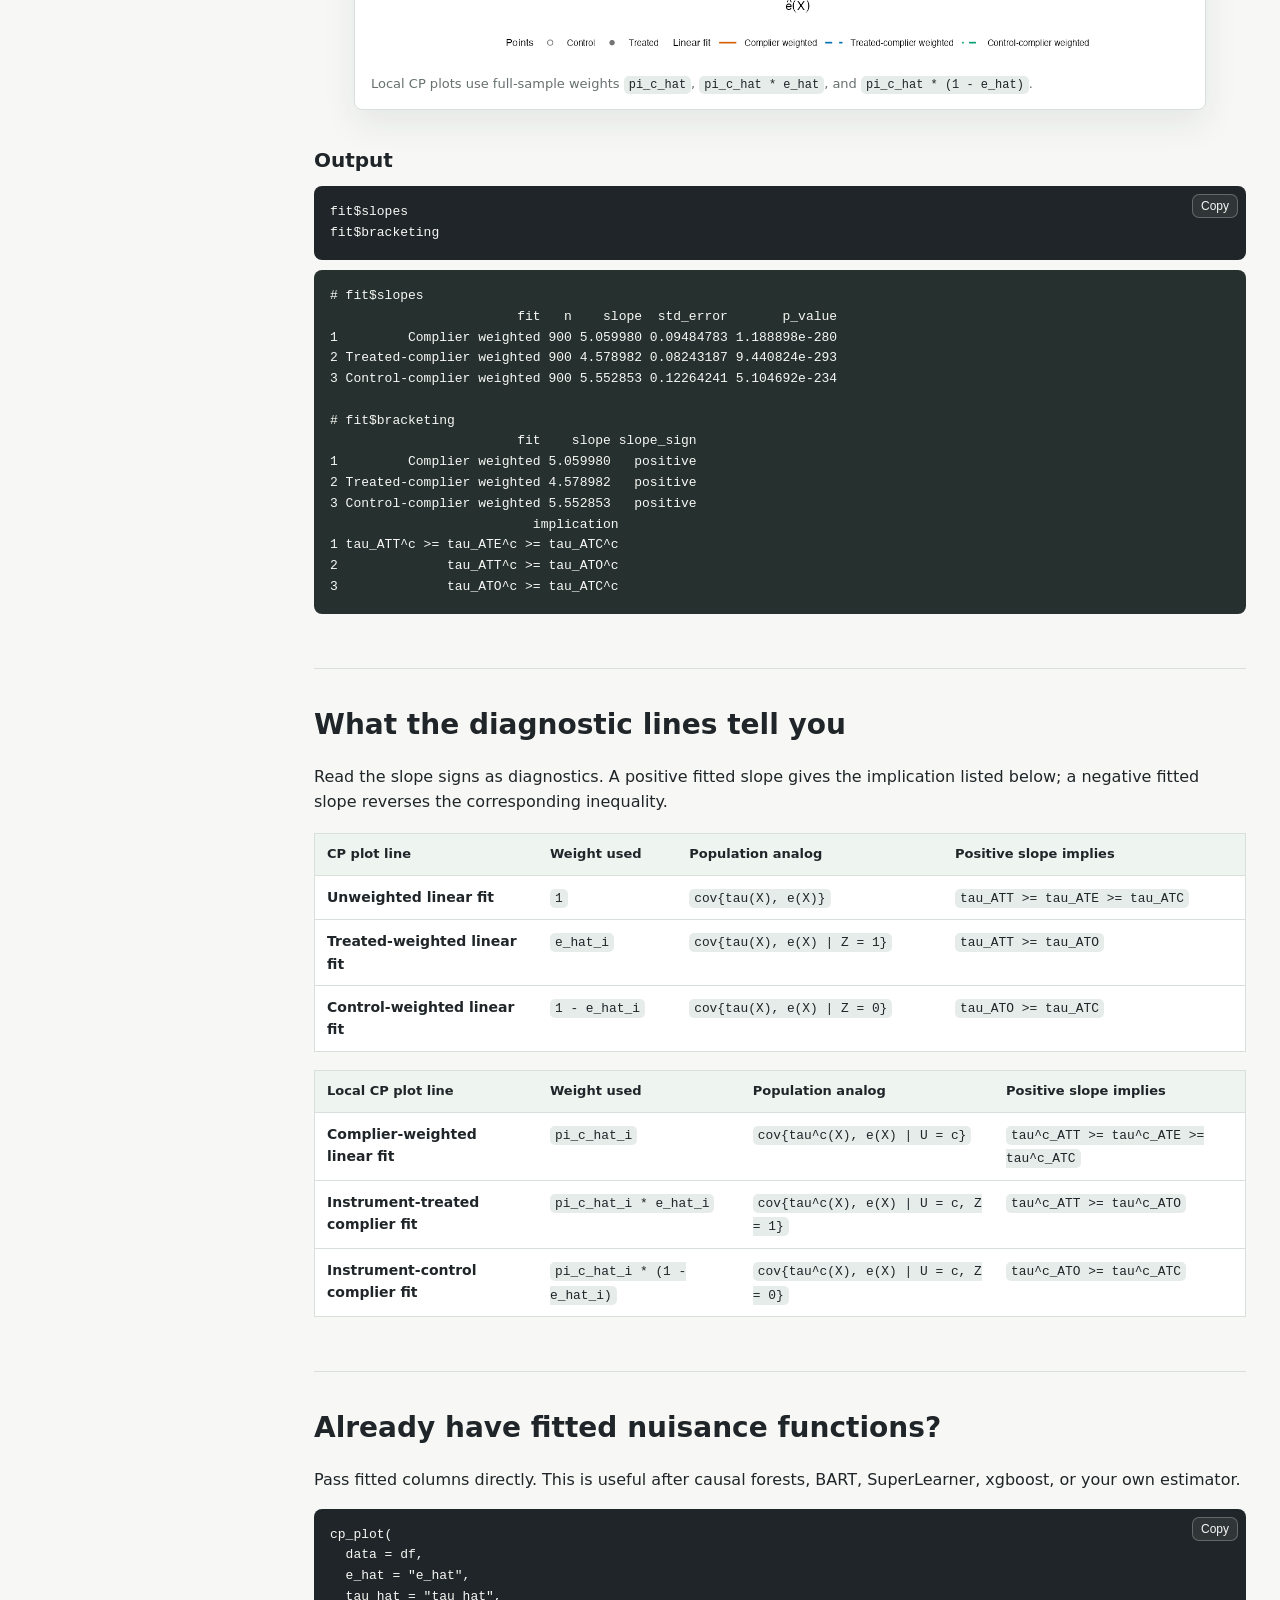
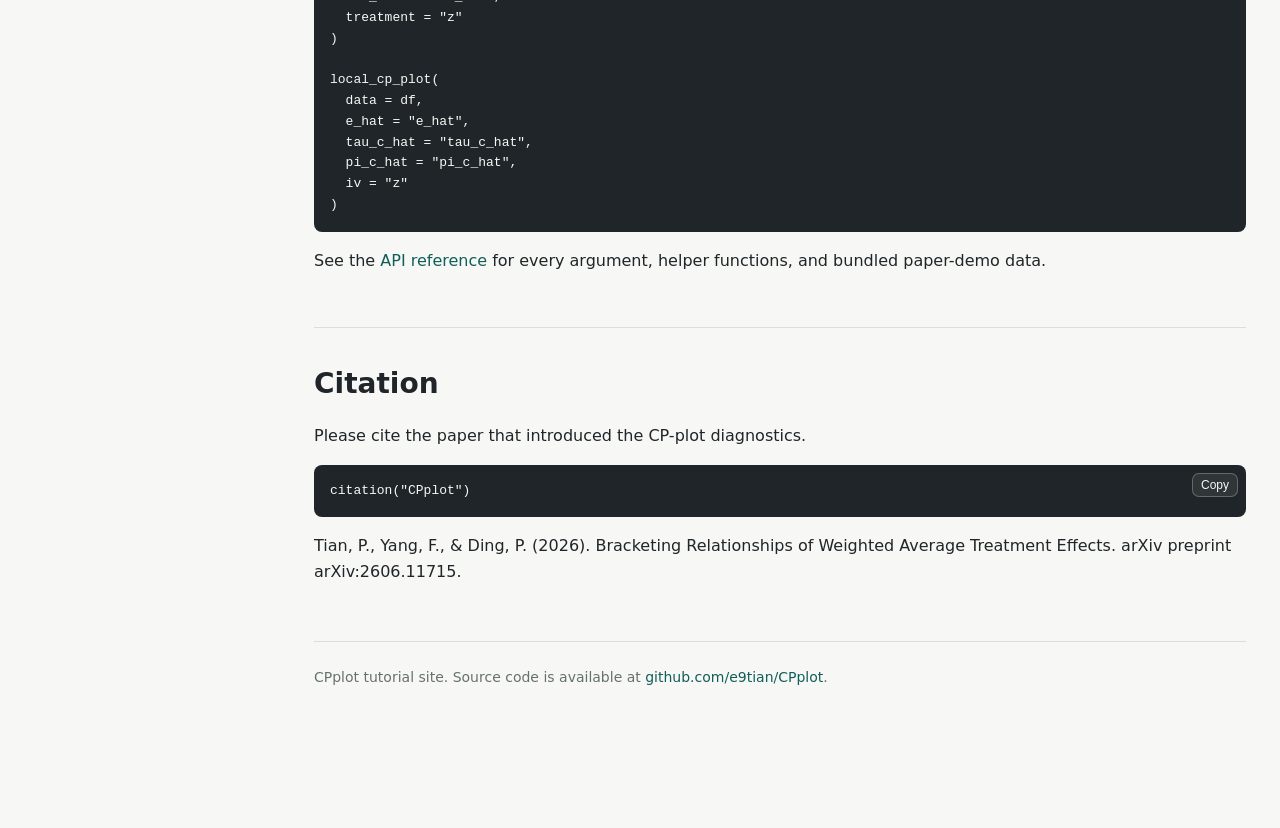
==== commit 45f45139: "Clarify formula examples in docs" ====
--- a/docs/index.html
+++ b/docs/index.html
@@ -75,9 +75,10 @@
         <section id="cp-plot">
           <h2>Observational CP plot</h2>
           <p>
-            Use a formula. The left-hand side is the outcome; the first
-            right-hand-side variable is the binary treatment; the remaining
-            variables are covariates.
+            If <code>y</code> is the outcome, <code>z</code> is the binary
+            treatment, and <code>x</code> is a covariate, a CP plot can be
+            drawn with <code>cp_plot(y ~ z + x, data = df)</code>. The example
+            below uses two covariates in the same way.
           </p>
           <div class="tutorial-block">
             <div class="panel">
@@ -122,9 +123,11 @@
         <section id="local-cp-plot">
           <h2>Local CP plot for IV studies</h2>
           <p>
-            Use an <code>ivreg</code>-style formula. The first right-hand-side
-            block contains the treatment and covariates; the block after
-            <code>|</code> contains the IV and the same covariates.
+            If <code>y</code> is the outcome, <code>d</code> is the treatment,
+            <code>z</code> is the binary IV, and <code>x</code> is a covariate,
+            a local CP plot can be drawn with
+            <code>local_cp_plot(y ~ d + x | z + x, data = df)</code>. The
+            example below uses two covariates in the same way.
           </p>
           <div class="tutorial-block">
             <div class="panel">
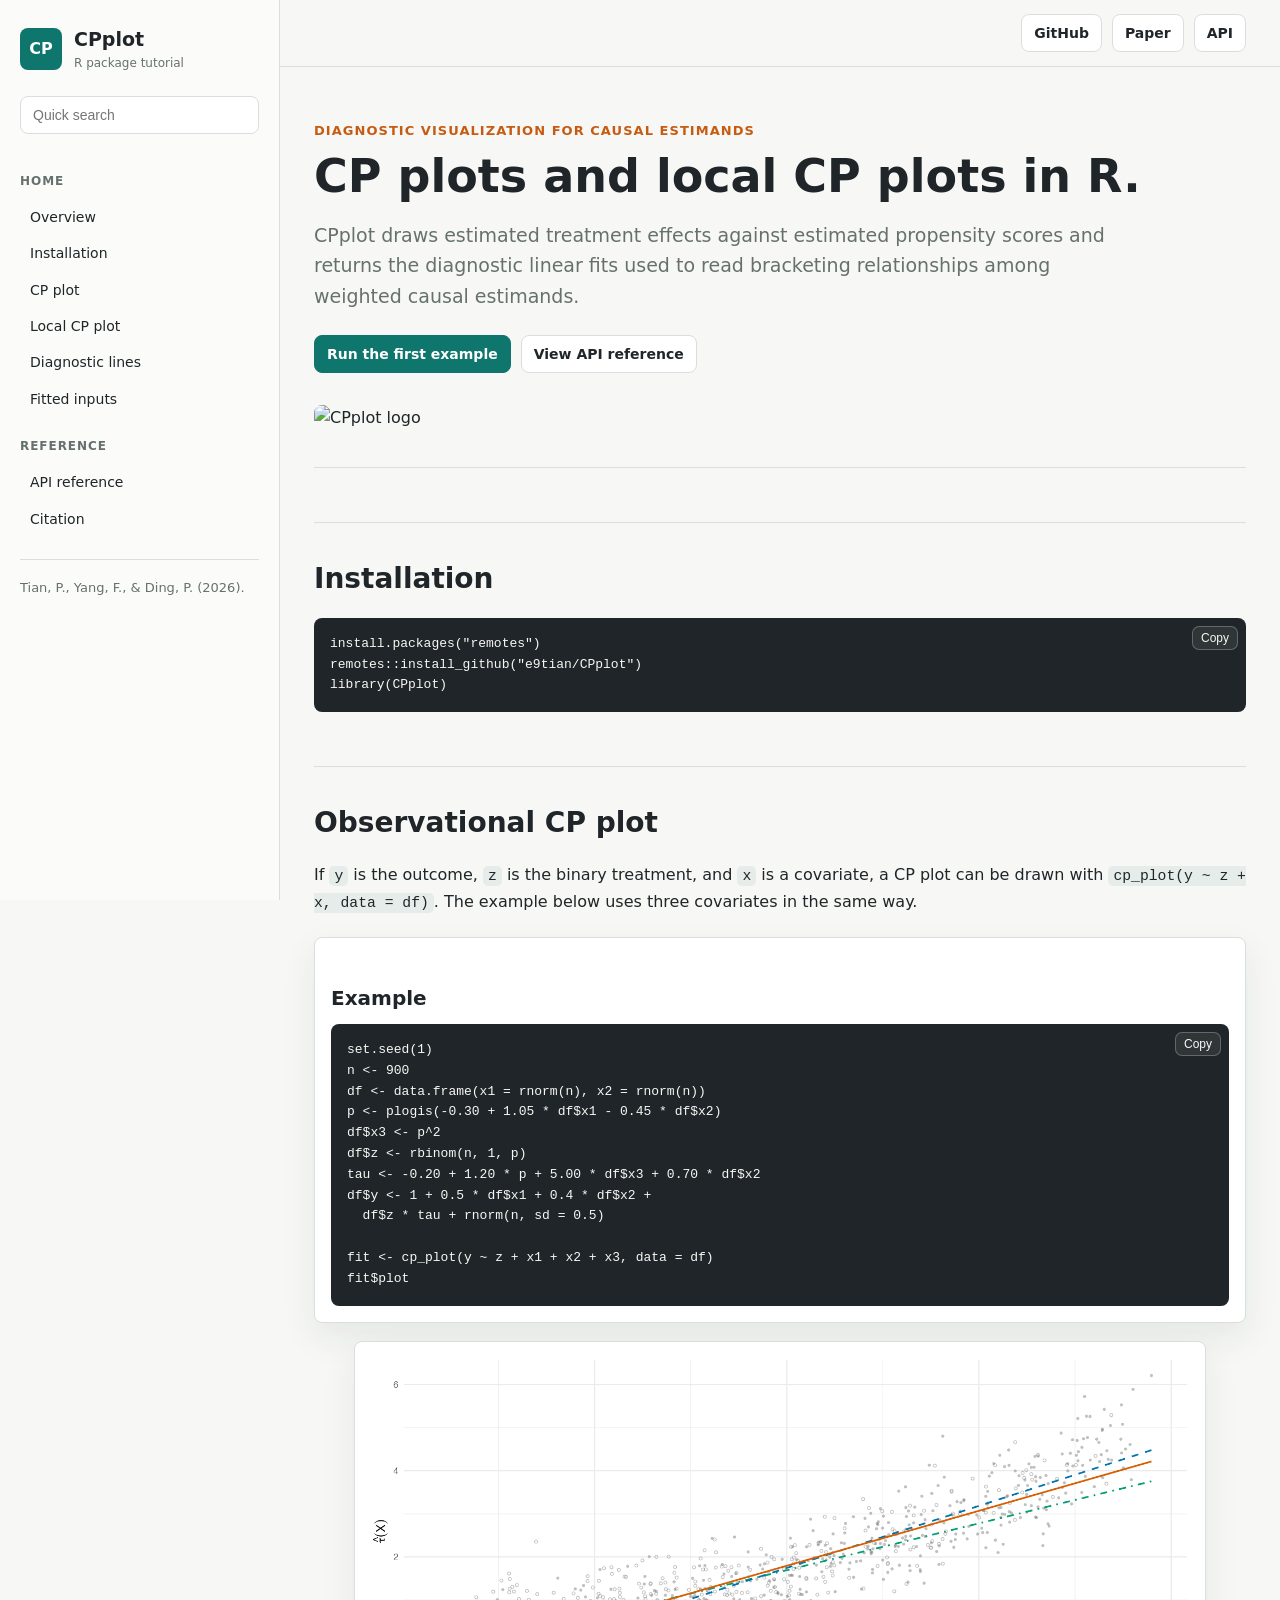
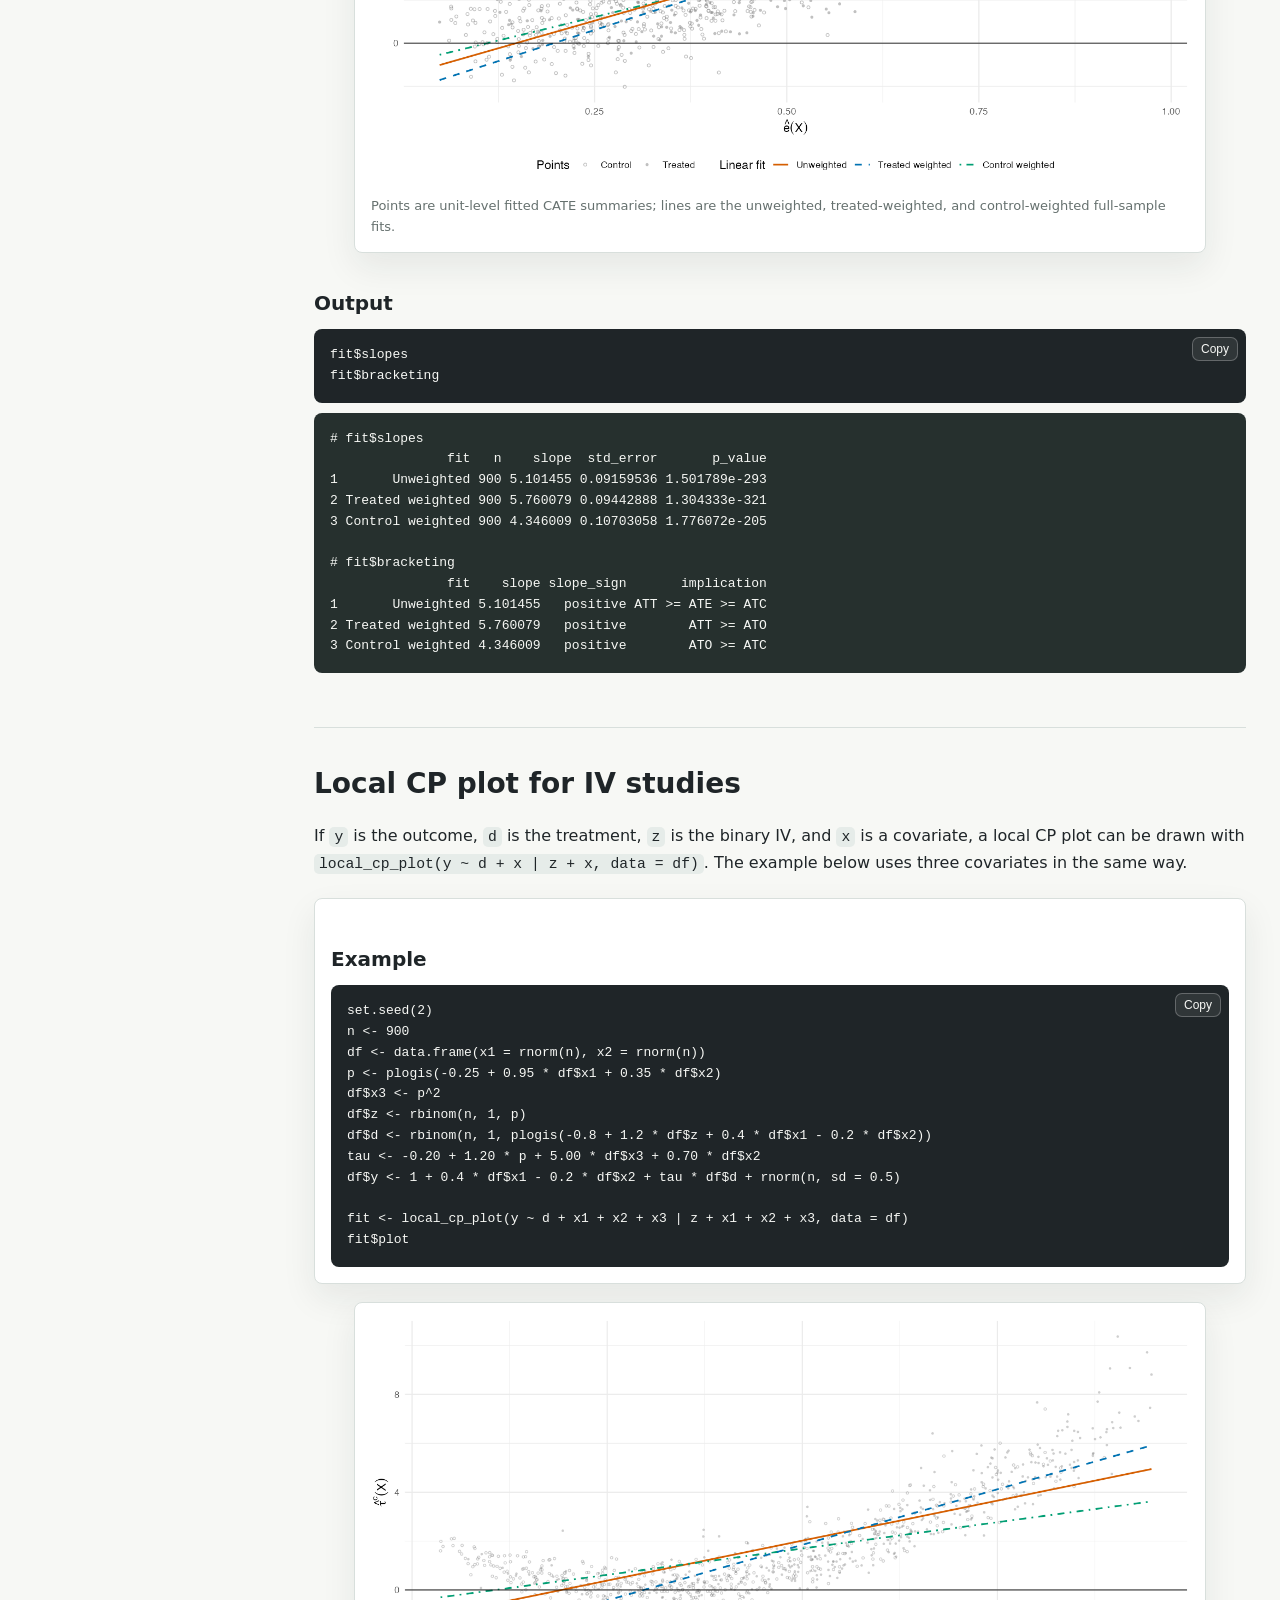
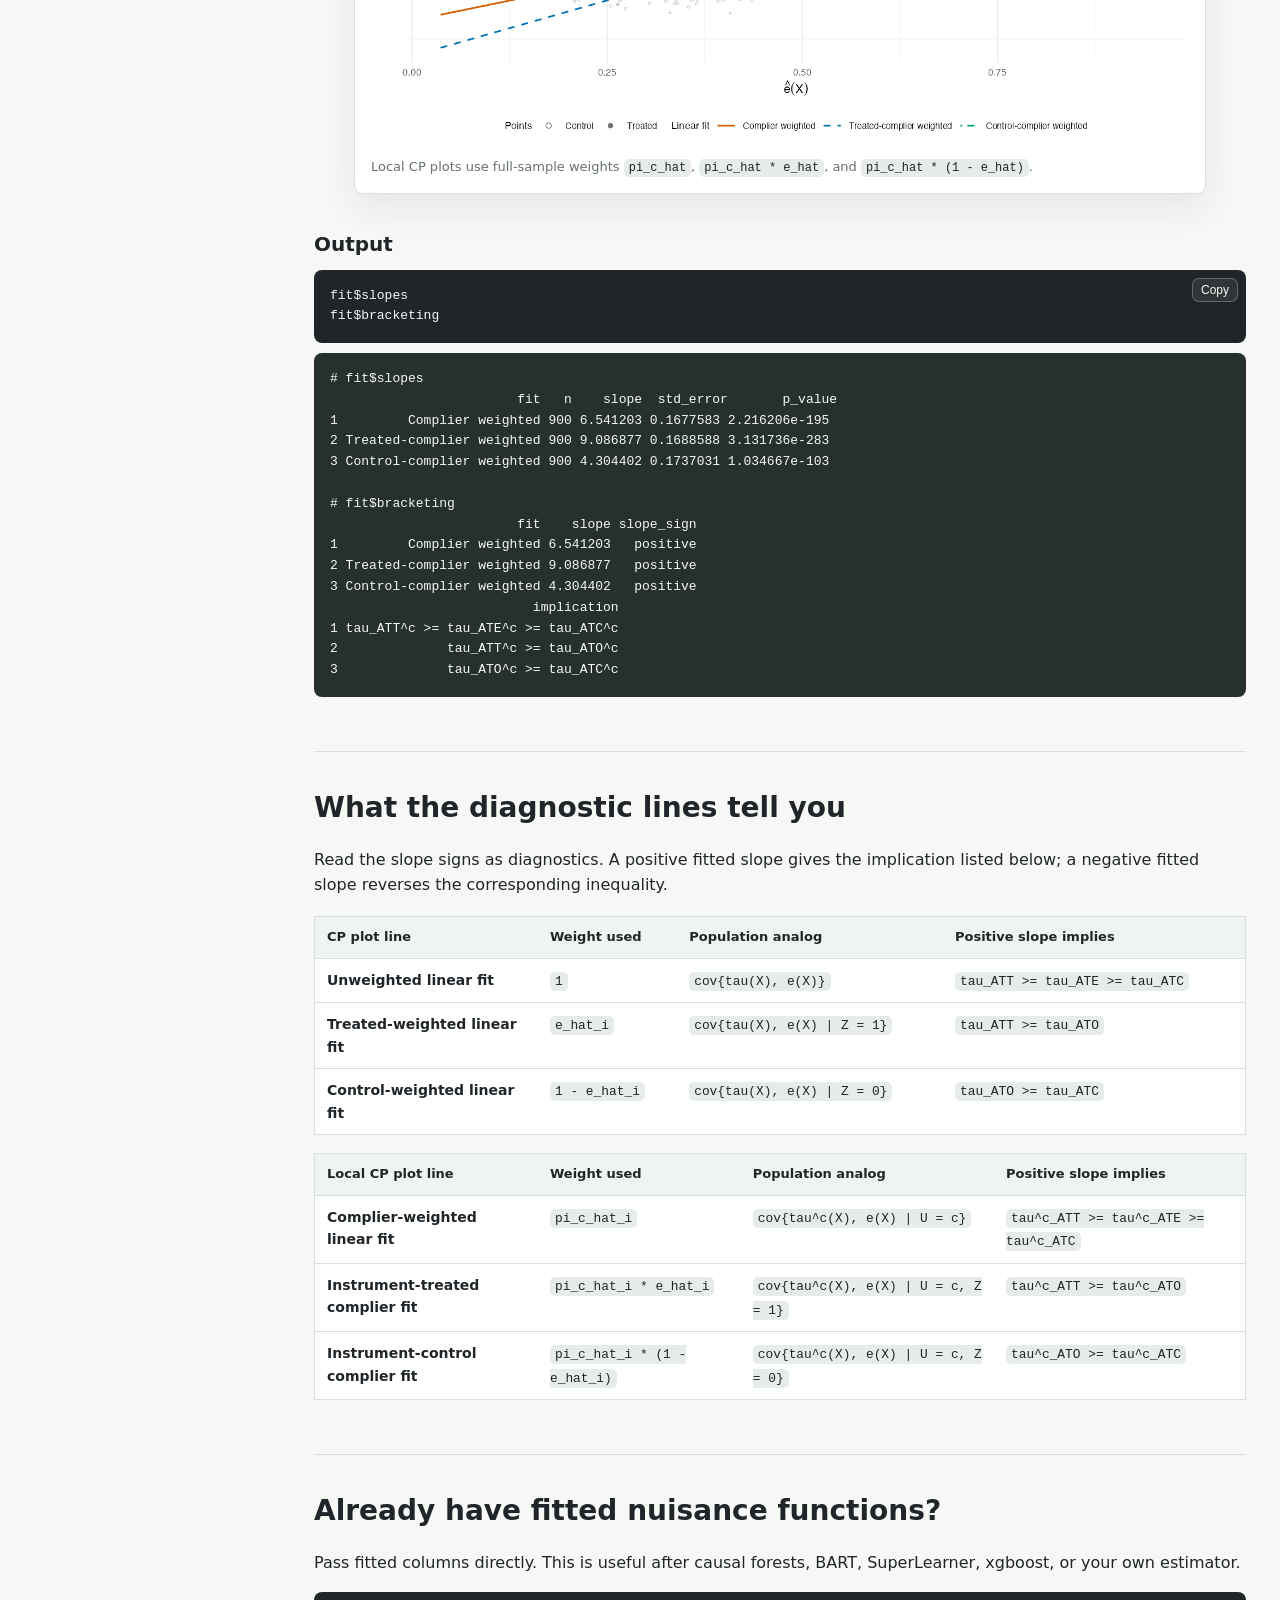
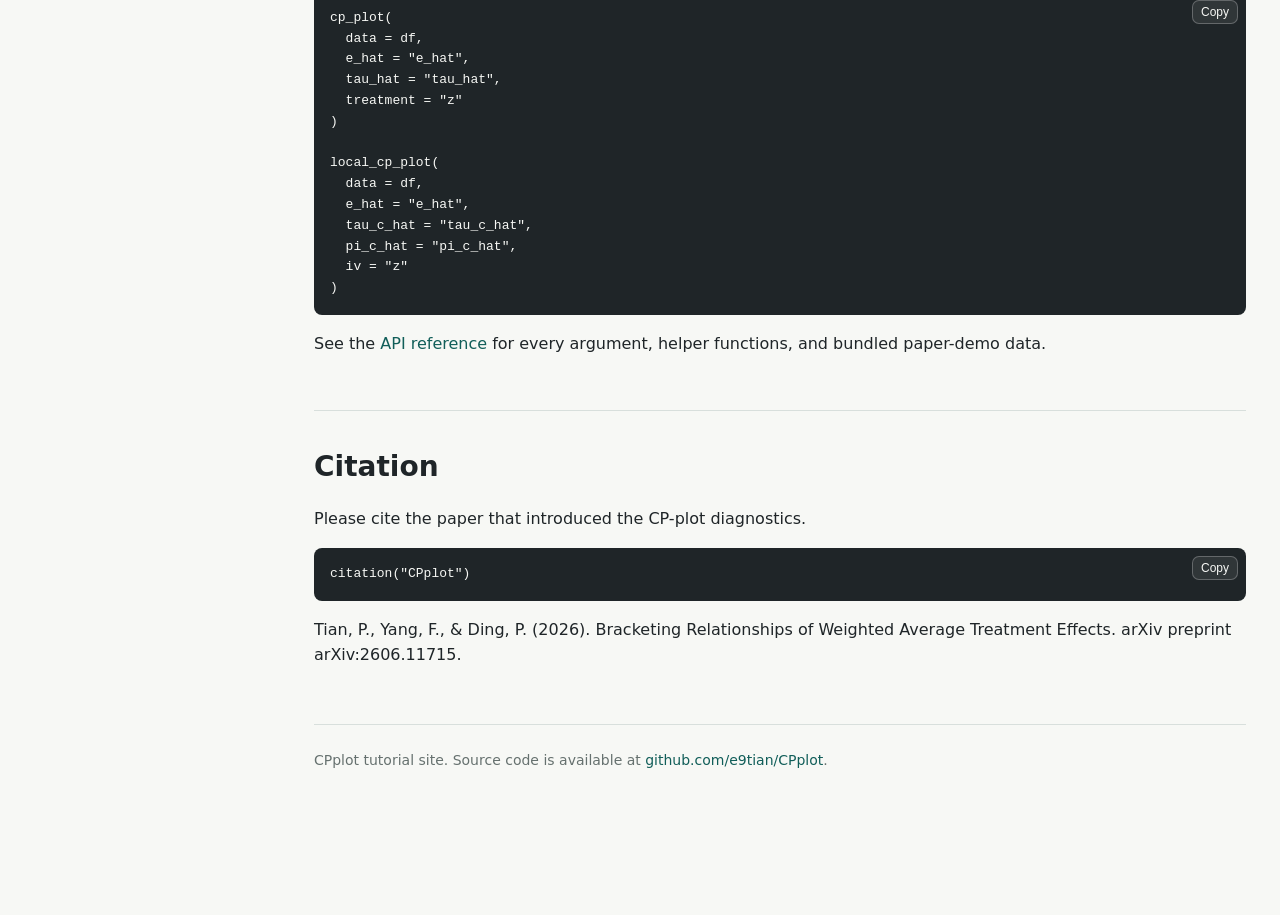
==== commit ec3b31e7: "Improve API examples and site plots" ====
--- a/docs/index.html
+++ b/docs/index.html
@@ -78,20 +78,22 @@
             If <code>y</code> is the outcome, <code>z</code> is the binary
             treatment, and <code>x</code> is a covariate, a CP plot can be
             drawn with <code>cp_plot(y ~ z + x, data = df)</code>. The example
-            below uses two covariates in the same way.
+            below uses three covariates in the same way.
           </p>
           <div class="tutorial-block">
             <div class="panel">
               <h3>Example</h3>
-              <pre><button class="copy" type="button">Copy</button><code>set.seed(1)
+<pre><button class="copy" type="button">Copy</button><code>set.seed(1)
 n <- 900
 df <- data.frame(x1 = rnorm(n), x2 = rnorm(n))
-df$z <- rbinom(n, 1, plogis(-0.30 + 1.05 * df$x1 - 0.45 * df$x2))
+p <- plogis(-0.30 + 1.05 * df$x1 - 0.45 * df$x2)
+df$x3 <- p^2
+df$z <- rbinom(n, 1, p)
+tau <- -0.20 + 1.20 * p + 5.00 * df$x3 + 0.70 * df$x2
 df$y <- 1 + 0.5 * df$x1 + 0.4 * df$x2 +
-  df$z * (0.5 + 1.4 * df$x1 - 0.6 * df$x2) +
-  rnorm(n, sd = 0.7)
-
-fit <- cp_plot(y ~ z + x1 + x2, data = df)
+  df$z * tau + rnorm(n, sd = 0.5)
+
+fit <- cp_plot(y ~ z + x1 + x2 + x3, data = df)
 fit$plot</code></pre>
             </div>
             <figure class="figure-panel">
@@ -107,16 +109,16 @@
             <pre><button class="copy" type="button">Copy</button><code>fit$slopes
 fit$bracketing</code></pre>
             <pre class="output"><code># fit$slopes
-               fit   n    slope  std_error p_value
-1       Unweighted 900 7.589266 0.04302250       0
-2 Treated weighted 900 7.415186 0.04216743       0
-3 Control weighted 900 7.750906 0.05294152       0
+               fit   n    slope  std_error       p_value
+1       Unweighted 900 5.101455 0.09159536 1.501789e-293
+2 Treated weighted 900 5.760079 0.09442888 1.304333e-321
+3 Control weighted 900 4.346009 0.10703058 1.776072e-205
 
 # fit$bracketing
                fit    slope slope_sign       implication
-1       Unweighted 7.589266   positive ATT &gt;= ATE &gt;= ATC
-2 Treated weighted 7.415186   positive        ATT &gt;= ATO
-3 Control weighted 7.750906   positive        ATO &gt;= ATC</code></pre>
+1       Unweighted 5.101455   positive ATT &gt;= ATE &gt;= ATC
+2 Treated weighted 5.760079   positive        ATT &gt;= ATO
+3 Control weighted 4.346009   positive        ATO &gt;= ATC</code></pre>
           </div>
         </section>
 
@@ -127,7 +129,7 @@
             <code>z</code> is the binary IV, and <code>x</code> is a covariate,
             a local CP plot can be drawn with
             <code>local_cp_plot(y ~ d + x | z + x, data = df)</code>. The
-            example below uses two covariates in the same way.
+            example below uses three covariates in the same way.
           </p>
           <div class="tutorial-block">
             <div class="panel">
@@ -135,12 +137,14 @@
               <pre><button class="copy" type="button">Copy</button><code>set.seed(2)
 n <- 900
 df <- data.frame(x1 = rnorm(n), x2 = rnorm(n))
-df$z <- rbinom(n, 1, plogis(-0.25 + 0.95 * df$x1 + 0.35 * df$x2))
+p <- plogis(-0.25 + 0.95 * df$x1 + 0.35 * df$x2)
+df$x3 <- p^2
+df$z <- rbinom(n, 1, p)
 df$d <- rbinom(n, 1, plogis(-0.8 + 1.2 * df$z + 0.4 * df$x1 - 0.2 * df$x2))
-tau <- 0.6 + 1.1 * df$x1 - 0.45 * df$x2
-df$y <- 1 + 0.4 * df$x1 - 0.2 * df$x2 + tau * df$d + rnorm(n, sd = 0.6)
-
-fit <- local_cp_plot(y ~ d + x1 + x2 | z + x1 + x2, data = df)
+tau <- -0.20 + 1.20 * p + 5.00 * df$x3 + 0.70 * df$x2
+df$y <- 1 + 0.4 * df$x1 - 0.2 * df$x2 + tau * df$d + rnorm(n, sd = 0.5)
+
+fit <- local_cp_plot(y ~ d + x1 + x2 + x3 | z + x1 + x2 + x3, data = df)
 fit$plot</code></pre>
             </div>
             <figure class="figure-panel">
@@ -158,15 +162,15 @@
 fit$bracketing</code></pre>
             <pre class="output"><code># fit$slopes
                         fit   n    slope  std_error       p_value
-1         Complier weighted 900 5.059980 0.09484783 1.188898e-280
-2 Treated-complier weighted 900 4.578982 0.08243187 9.440824e-293
-3 Control-complier weighted 900 5.552853 0.12264241 5.104692e-234
+1         Complier weighted 900 6.541203 0.1677583 2.216206e-195
+2 Treated-complier weighted 900 9.086877 0.1688588 3.131736e-283
+3 Control-complier weighted 900 4.304402 0.1737031 1.034667e-103
 
 # fit$bracketing
                         fit    slope slope_sign
-1         Complier weighted 5.059980   positive
-2 Treated-complier weighted 4.578982   positive
-3 Control-complier weighted 5.552853   positive
+1         Complier weighted 6.541203   positive
+2 Treated-complier weighted 9.086877   positive
+3 Control-complier weighted 4.304402   positive
                           implication
 1 tau_ATT^c &gt;= tau_ATE^c &gt;= tau_ATC^c
 2              tau_ATT^c &gt;= tau_ATO^c
--- a/docs/styles.css
+++ b/docs/styles.css
@@ -412,6 +412,22 @@
   margin: 14px 0;
 }
 
+.example-modes {
+  display: grid;
+  gap: 18px;
+  margin: 28px 0 0;
+}
+
+.mode-example h3 {
+  font-size: 18px;
+  margin: 0 0 6px;
+}
+
+.mode-example p {
+  color: var(--muted);
+  margin: 0 0 10px;
+}
+
 .callout {
   border-left: 4px solid var(--teal);
   background: var(--surface-soft);
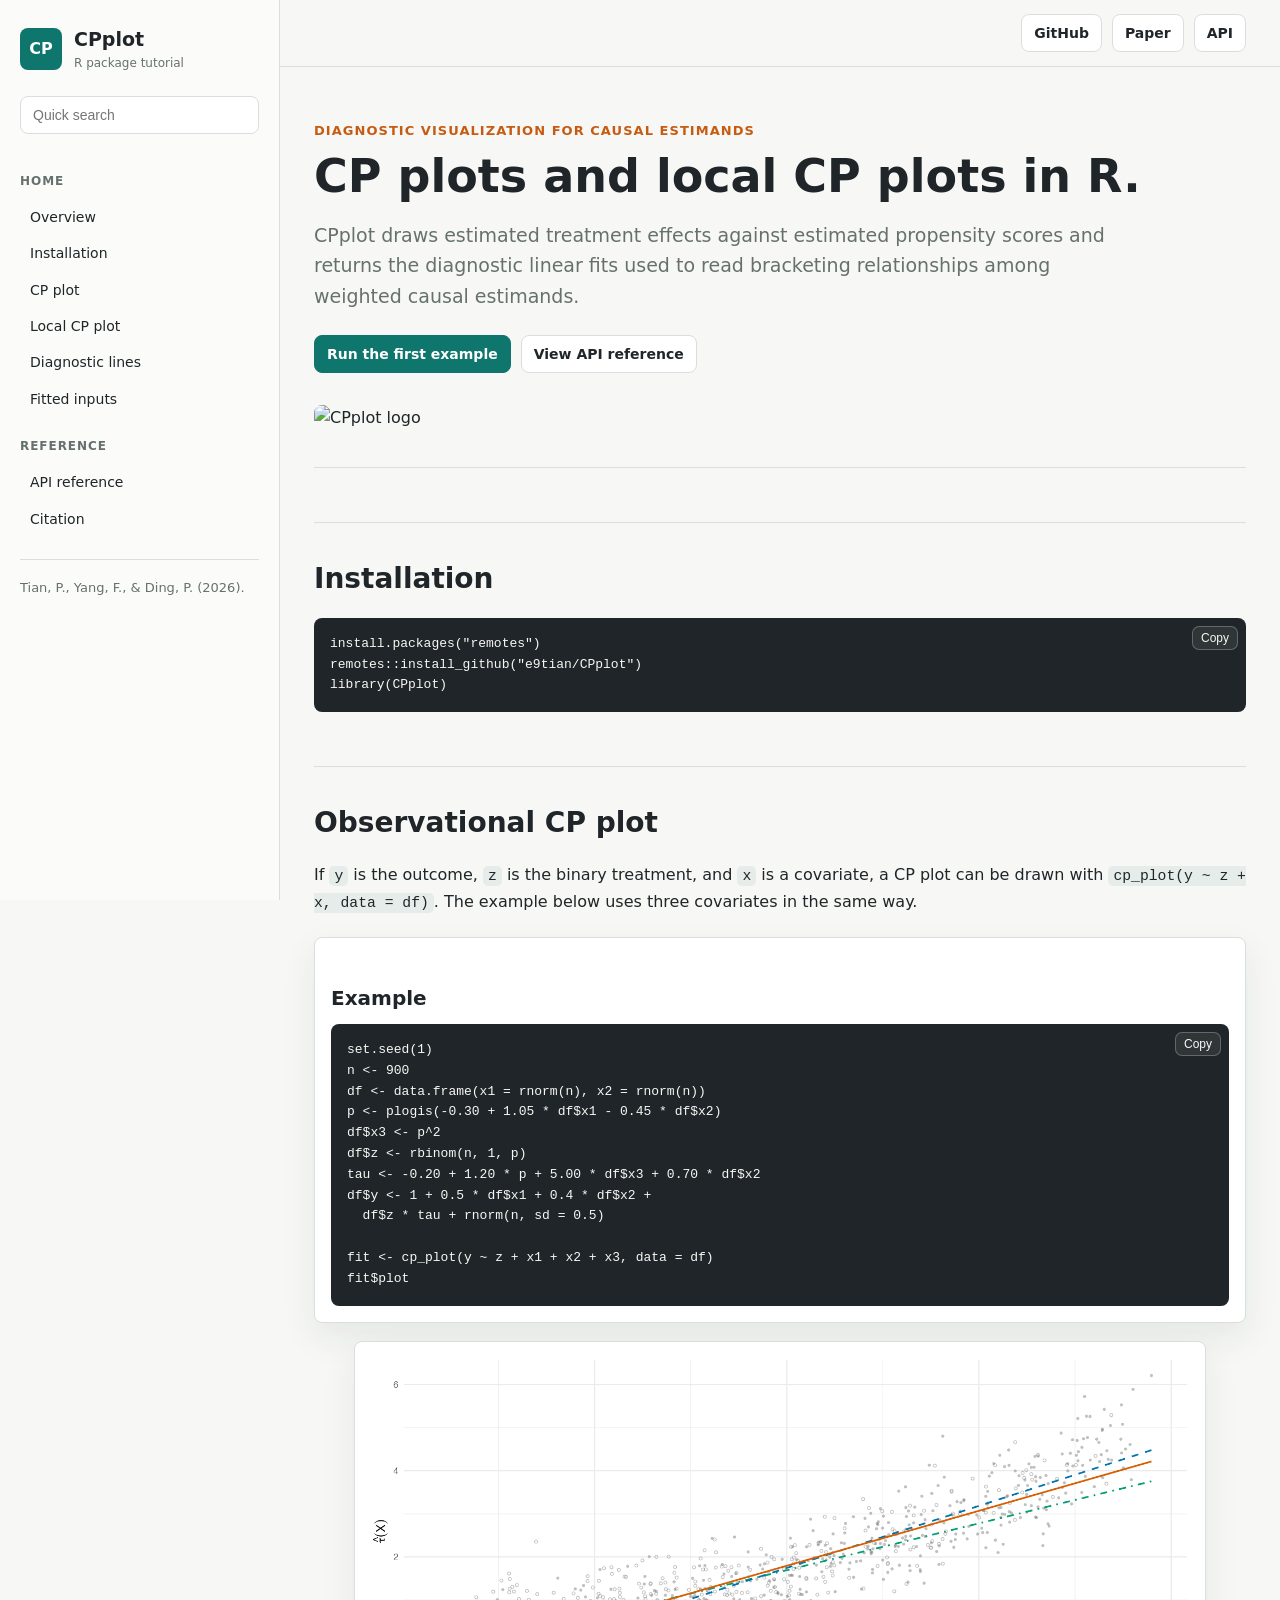
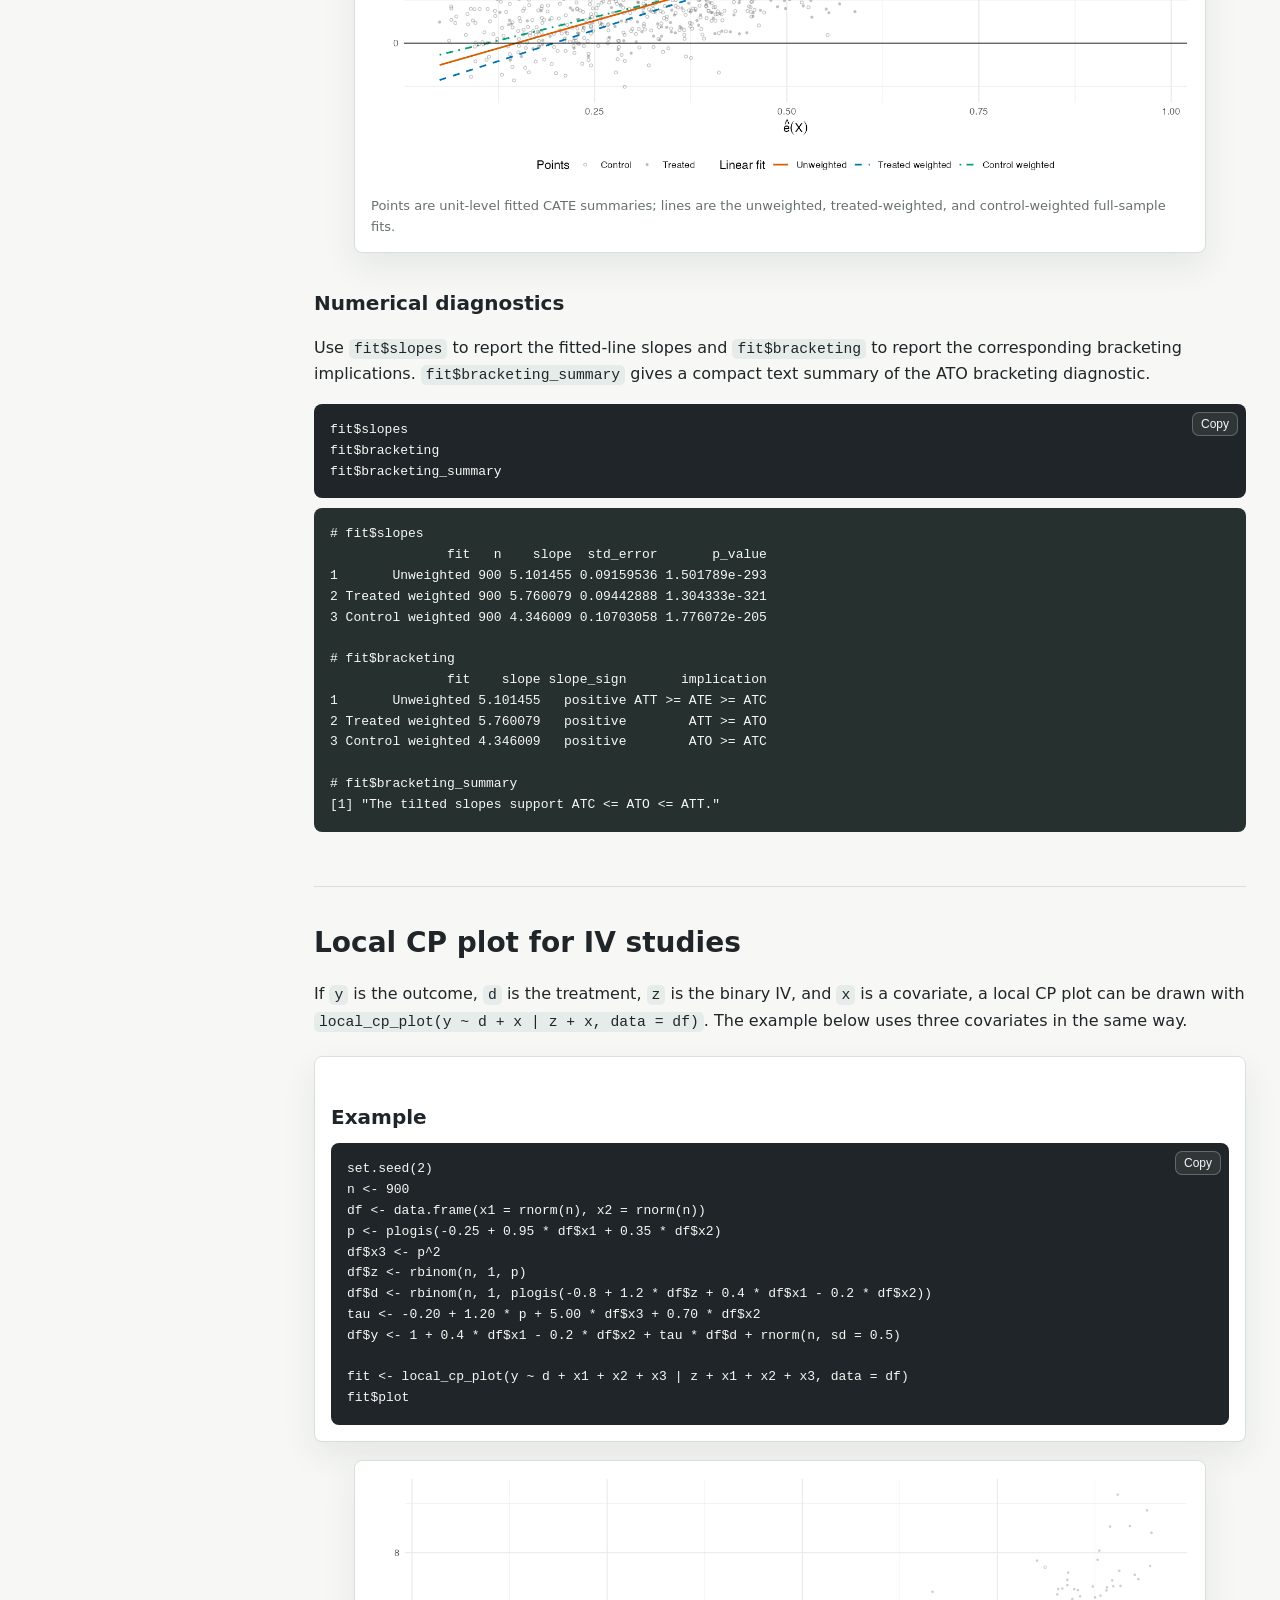
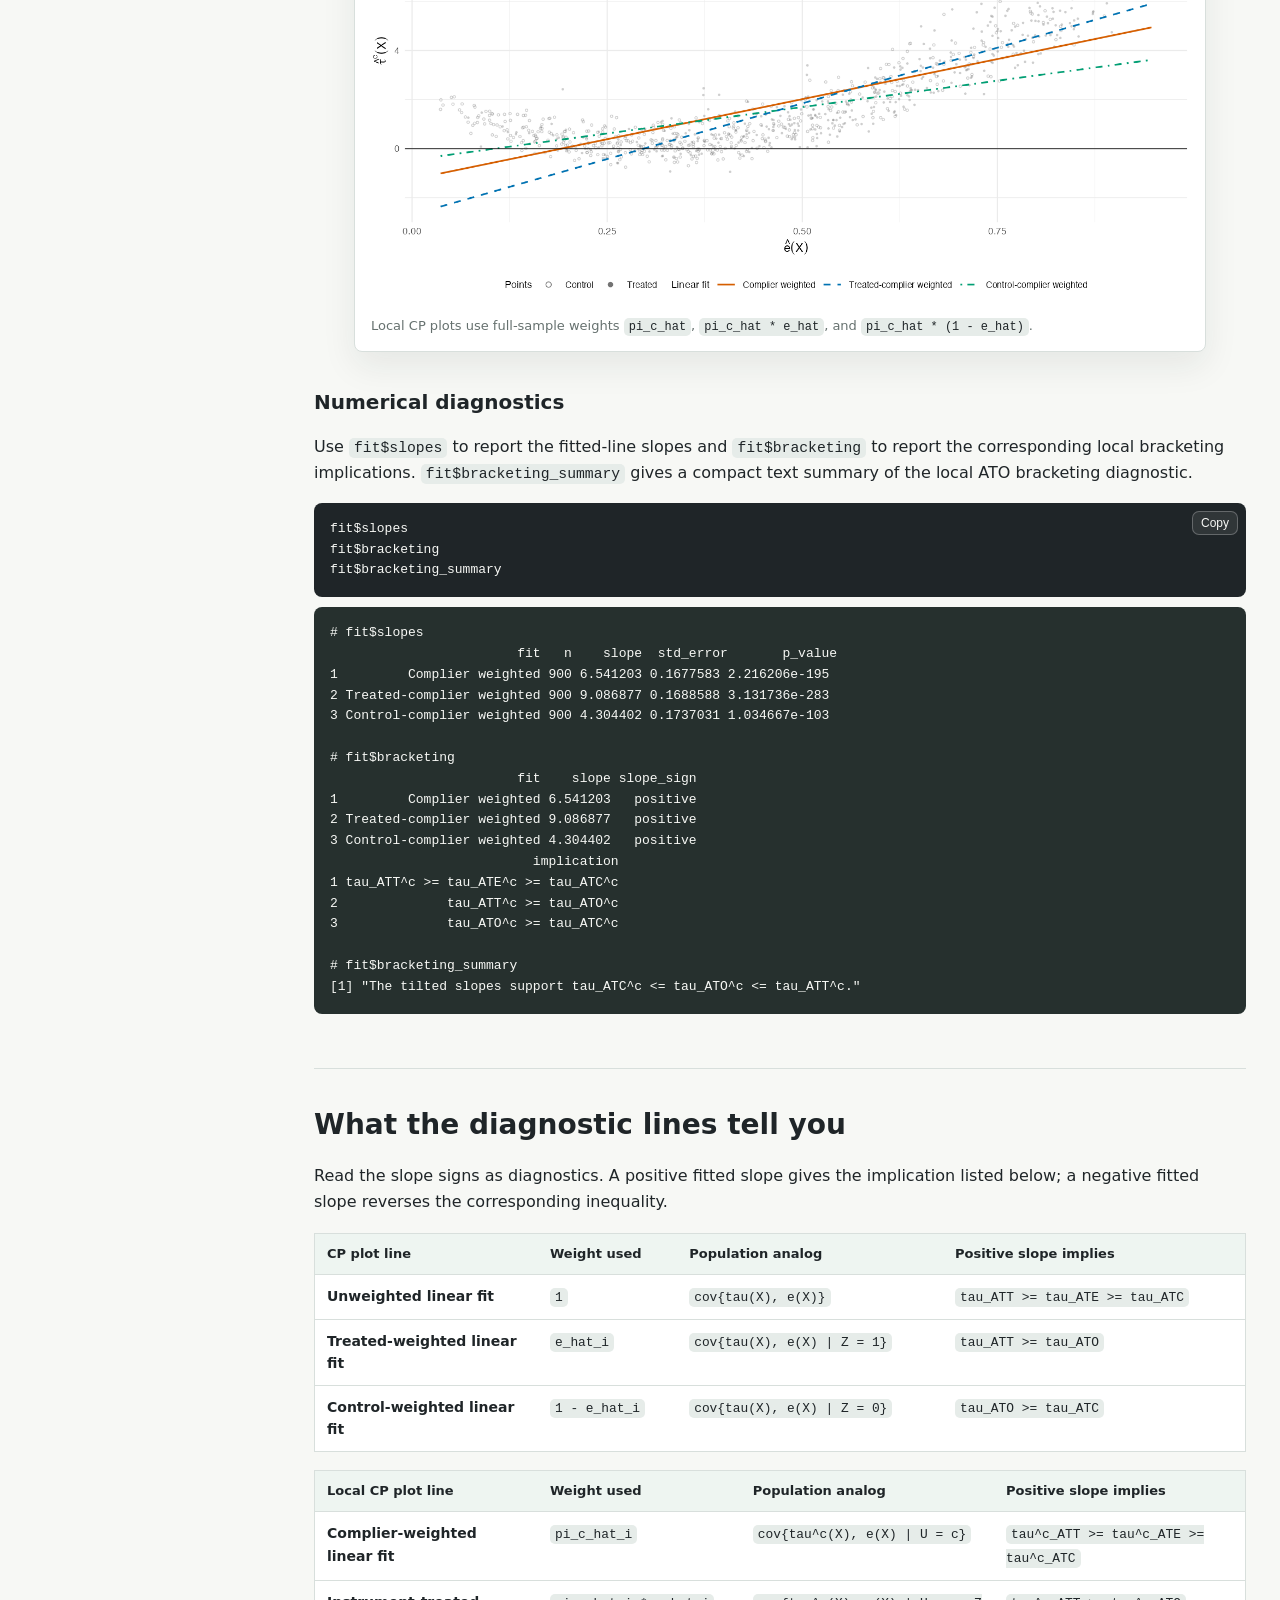
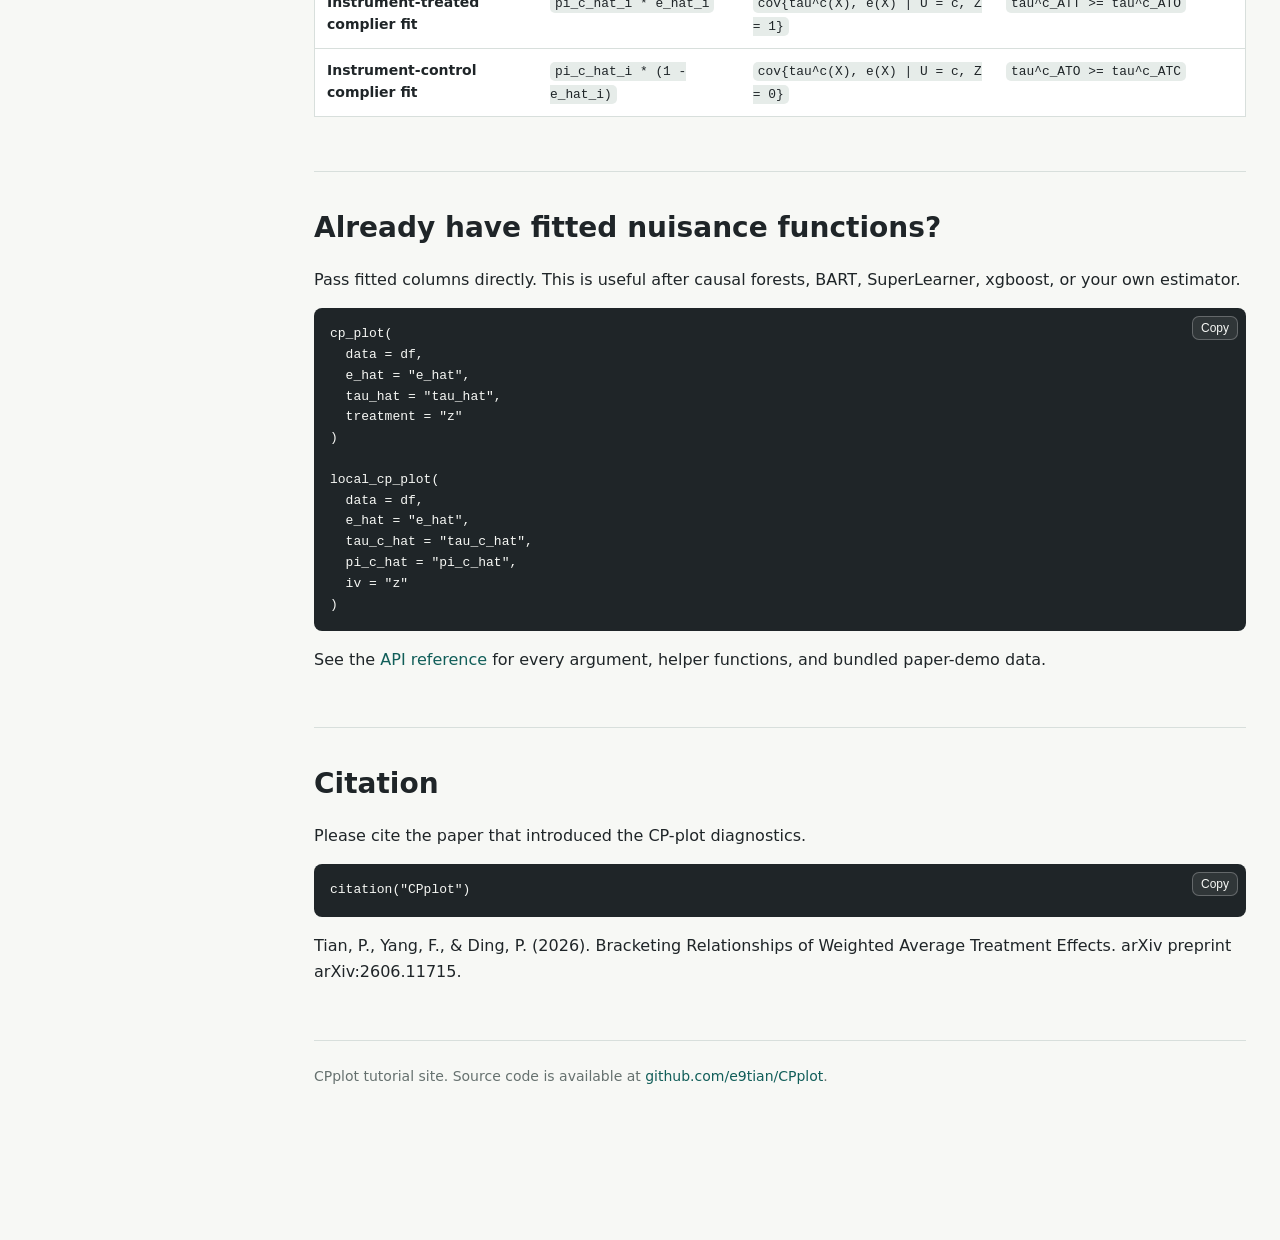
==== commit da1ff5e0: "Add numerical diagnostics summaries to homepage" ====
--- a/docs/index.html
+++ b/docs/index.html
@@ -105,9 +105,16 @@
             </figure>
           </div>
           <div class="output-block">
-            <h3>Output</h3>
+            <h3>Numerical diagnostics</h3>
+            <p>
+              Use <code>fit$slopes</code> to report the fitted-line slopes and
+              <code>fit$bracketing</code> to report the corresponding
+              bracketing implications. <code>fit$bracketing_summary</code>
+              gives a compact text summary of the ATO bracketing diagnostic.
+            </p>
             <pre><button class="copy" type="button">Copy</button><code>fit$slopes
-fit$bracketing</code></pre>
+fit$bracketing
+fit$bracketing_summary</code></pre>
             <pre class="output"><code># fit$slopes
                fit   n    slope  std_error       p_value
 1       Unweighted 900 5.101455 0.09159536 1.501789e-293
@@ -118,7 +125,10 @@
                fit    slope slope_sign       implication
 1       Unweighted 5.101455   positive ATT &gt;= ATE &gt;= ATC
 2 Treated weighted 5.760079   positive        ATT &gt;= ATO
-3 Control weighted 4.346009   positive        ATO &gt;= ATC</code></pre>
+3 Control weighted 4.346009   positive        ATO &gt;= ATC
+
+# fit$bracketing_summary
+[1] "The tilted slopes support ATC &lt;= ATO &lt;= ATT."</code></pre>
           </div>
         </section>
 
@@ -157,9 +167,17 @@
             </figure>
           </div>
           <div class="output-block">
-            <h3>Output</h3>
+            <h3>Numerical diagnostics</h3>
+            <p>
+              Use <code>fit$slopes</code> to report the fitted-line slopes and
+              <code>fit$bracketing</code> to report the corresponding local
+              bracketing implications. <code>fit$bracketing_summary</code>
+              gives a compact text summary of the local ATO bracketing
+              diagnostic.
+            </p>
             <pre><button class="copy" type="button">Copy</button><code>fit$slopes
-fit$bracketing</code></pre>
+fit$bracketing
+fit$bracketing_summary</code></pre>
             <pre class="output"><code># fit$slopes
                         fit   n    slope  std_error       p_value
 1         Complier weighted 900 6.541203 0.1677583 2.216206e-195
@@ -174,7 +192,10 @@
                           implication
 1 tau_ATT^c &gt;= tau_ATE^c &gt;= tau_ATC^c
 2              tau_ATT^c &gt;= tau_ATO^c
-3              tau_ATO^c &gt;= tau_ATC^c</code></pre>
+3              tau_ATO^c &gt;= tau_ATC^c
+
+# fit$bracketing_summary
+[1] "The tilted slopes support tau_ATC^c &lt;= tau_ATO^c &lt;= tau_ATT^c."</code></pre>
           </div>
         </section>
 
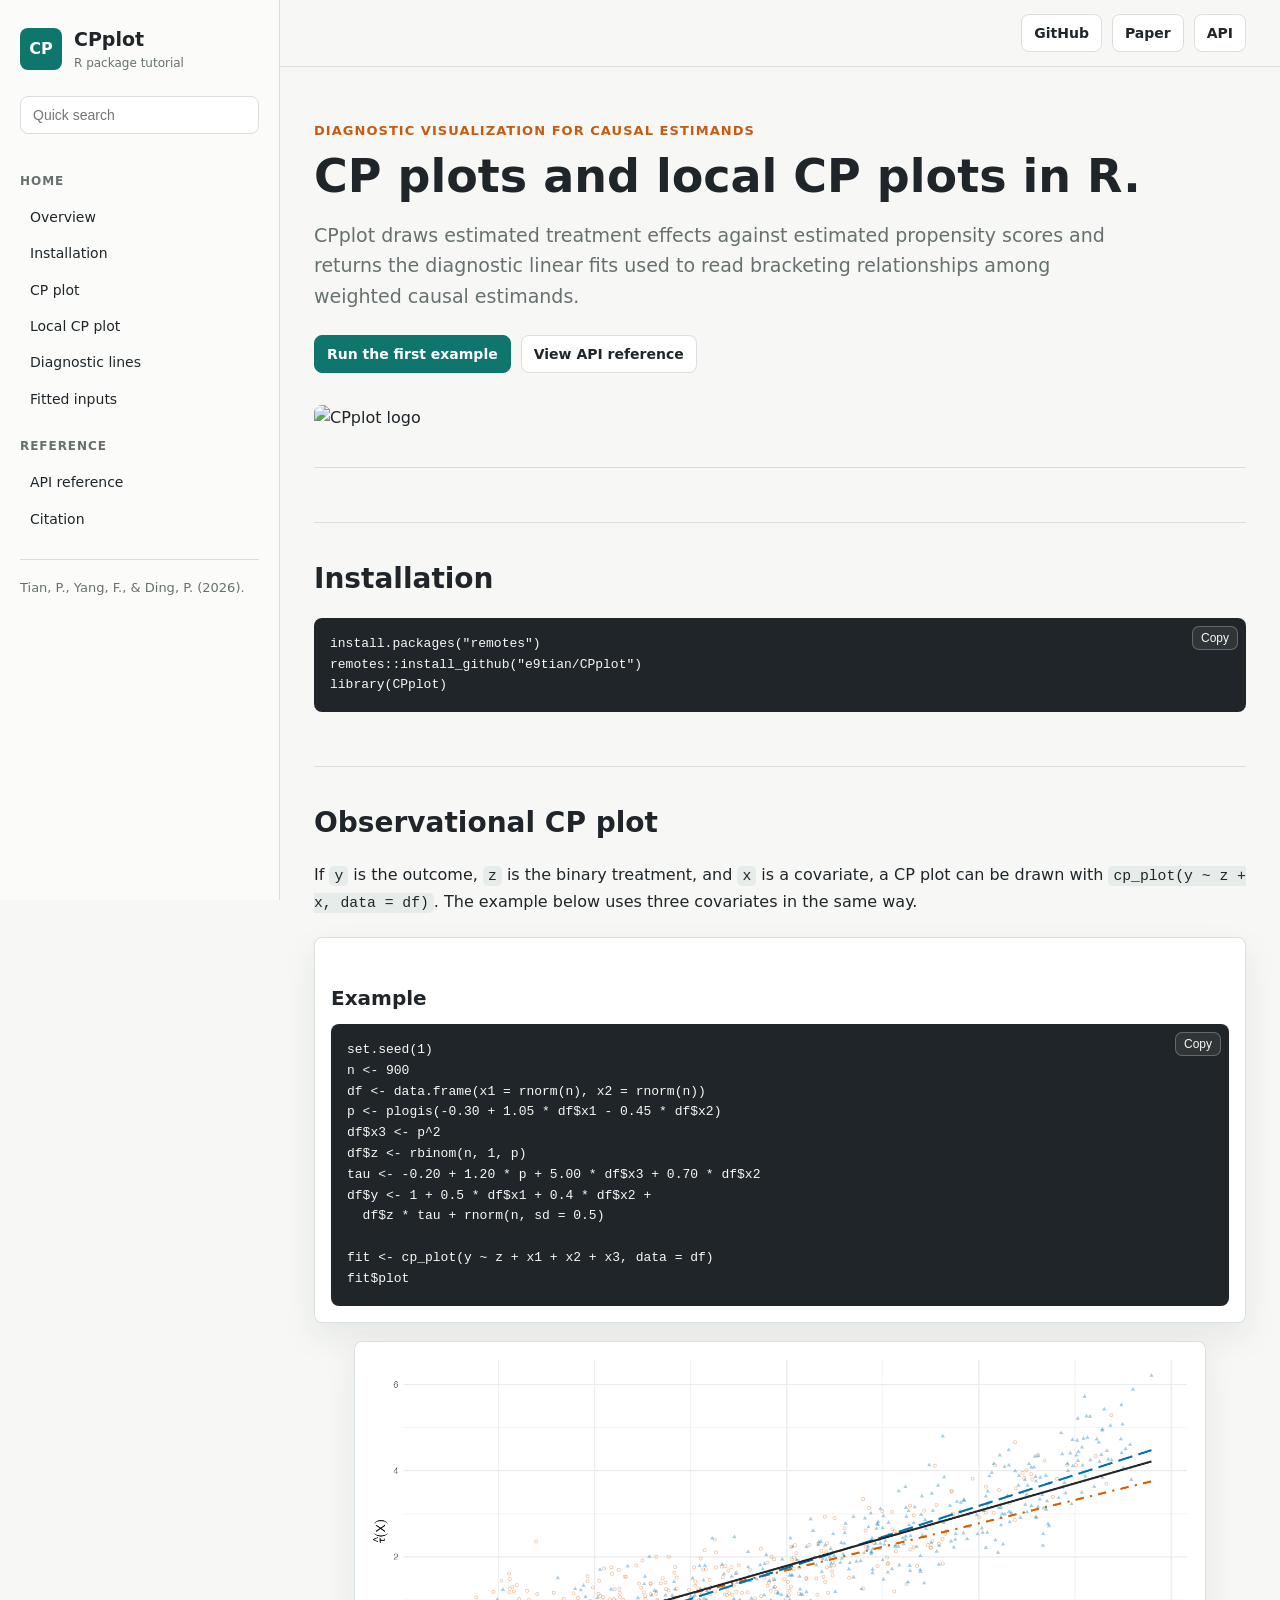
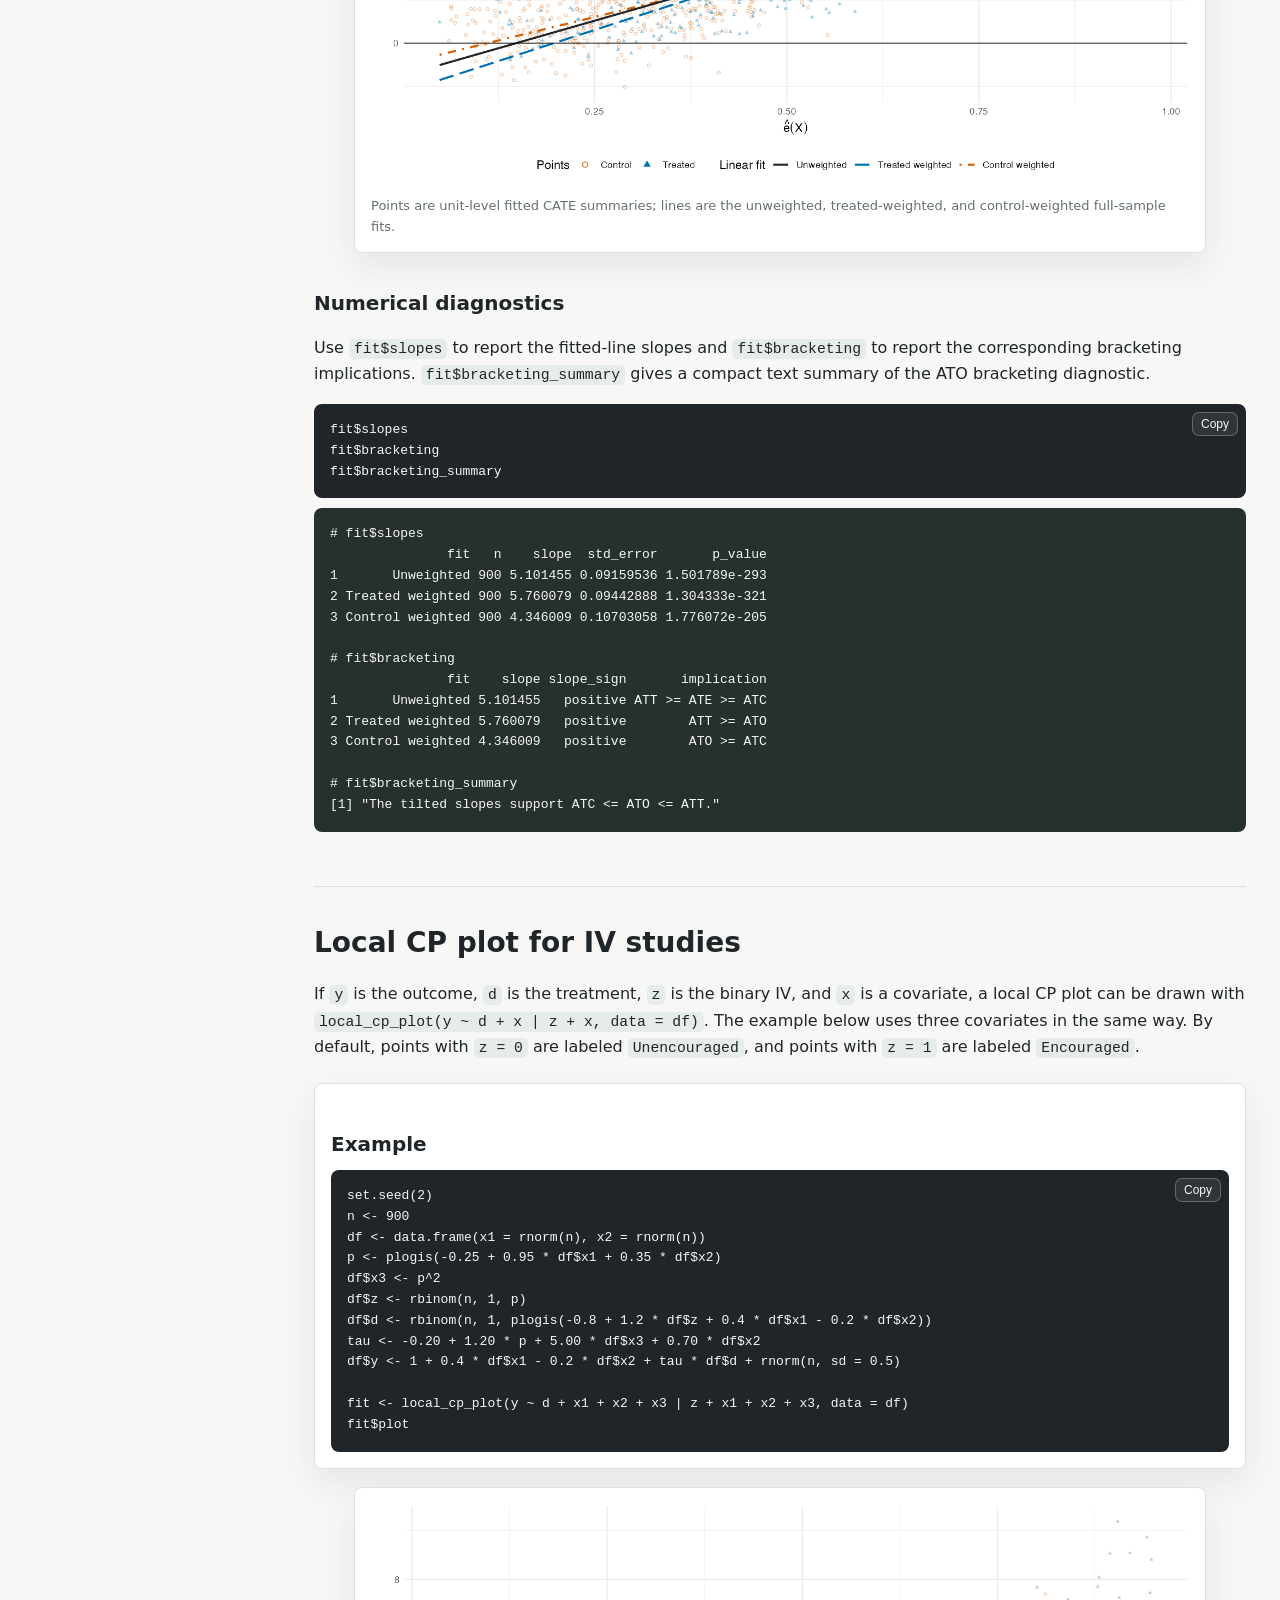
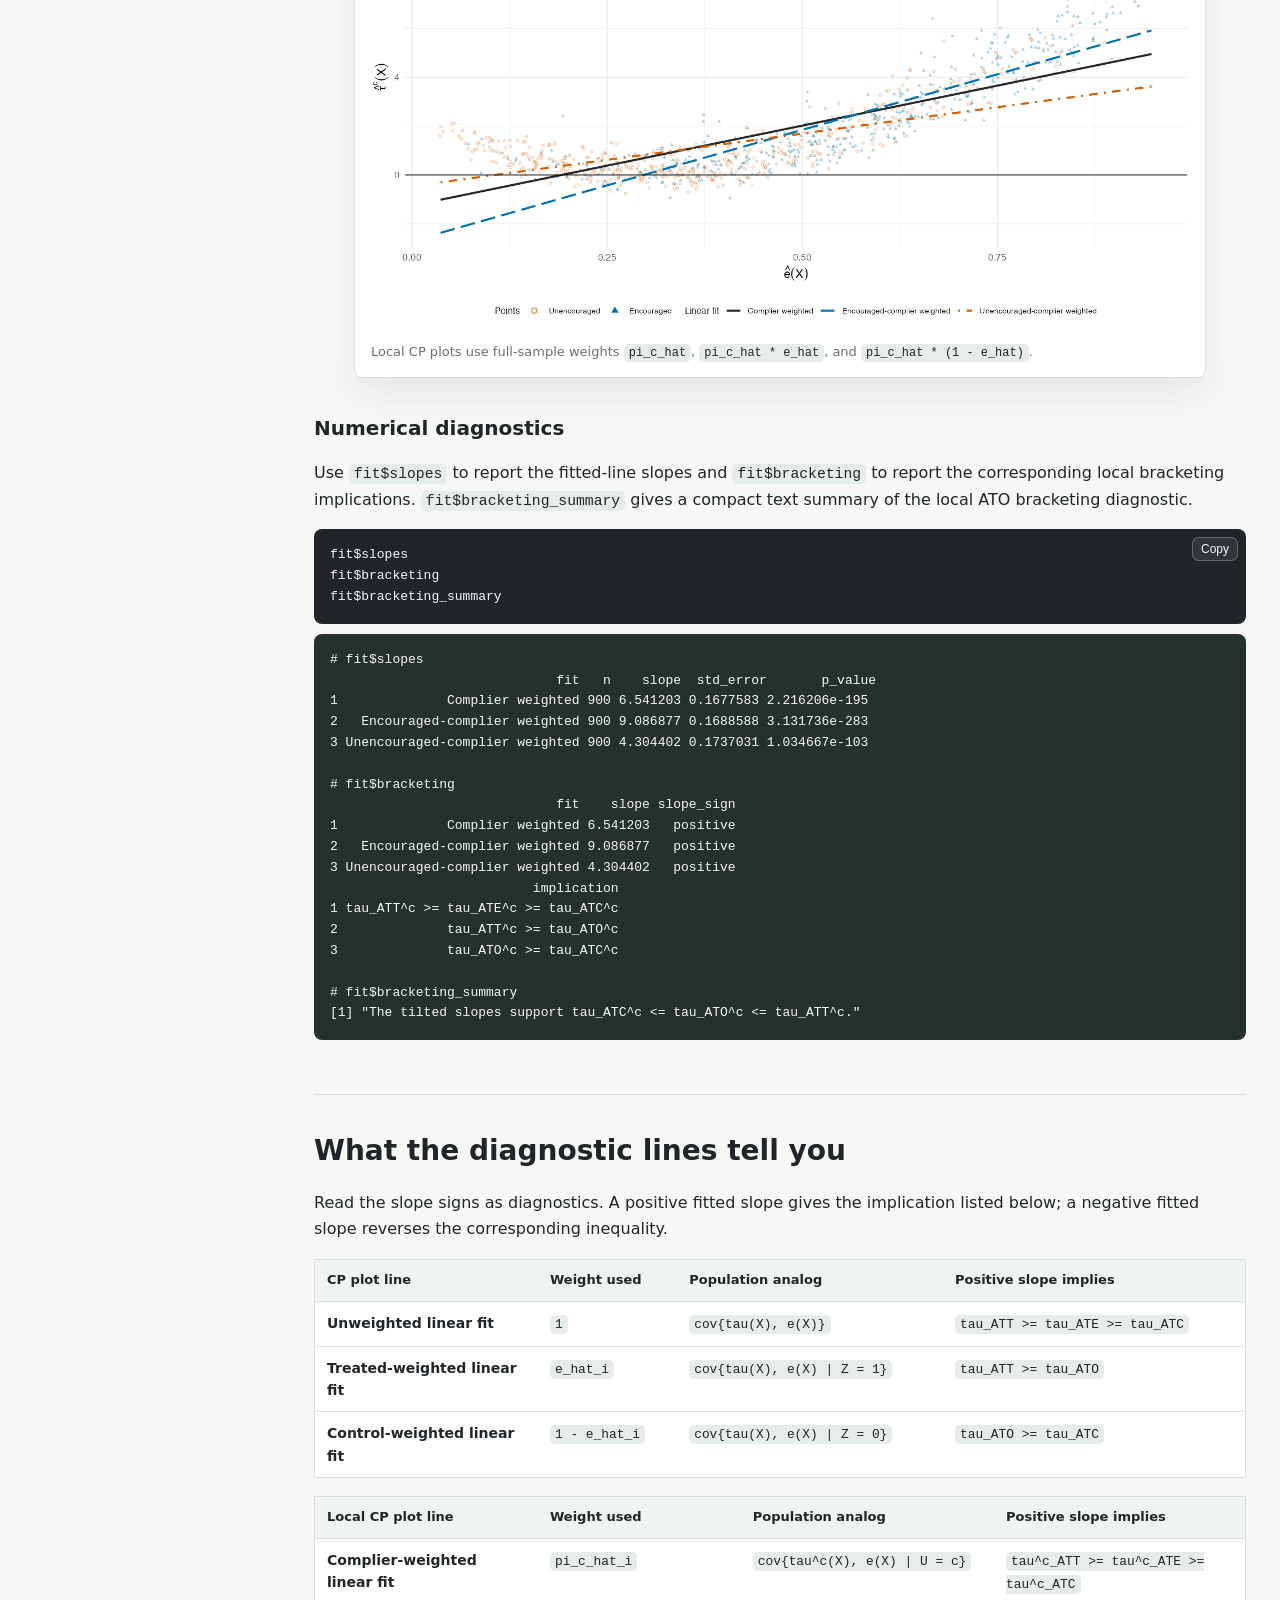
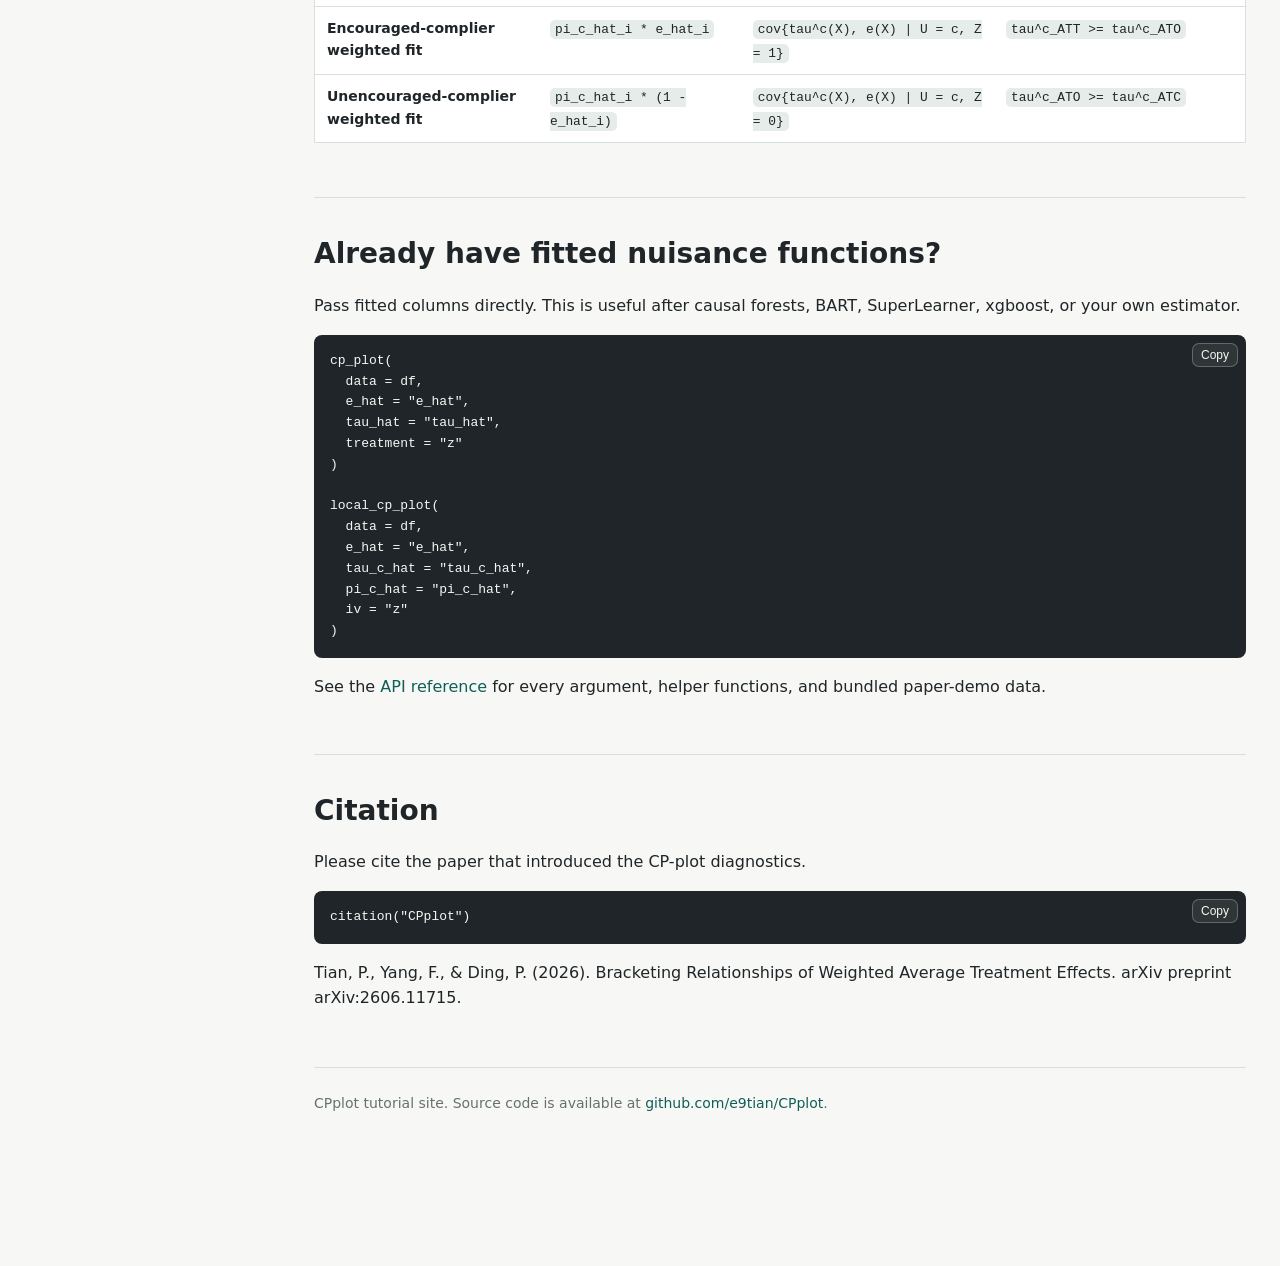
==== commit 0f37cb6c: "Use encouraged terminology for local CP plots" ====
--- a/docs/index.html
+++ b/docs/index.html
@@ -139,7 +139,10 @@
             <code>z</code> is the binary IV, and <code>x</code> is a covariate,
             a local CP plot can be drawn with
             <code>local_cp_plot(y ~ d + x | z + x, data = df)</code>. The
-            example below uses three covariates in the same way.
+            example below uses three covariates in the same way. By default,
+            points with <code>z = 0</code> are labeled
+            <code>Unencouraged</code>, and points with <code>z = 1</code> are
+            labeled <code>Encouraged</code>.
           </p>
           <div class="tutorial-block">
             <div class="panel">
@@ -179,16 +182,16 @@
 fit$bracketing
 fit$bracketing_summary</code></pre>
             <pre class="output"><code># fit$slopes
-                        fit   n    slope  std_error       p_value
-1         Complier weighted 900 6.541203 0.1677583 2.216206e-195
-2 Treated-complier weighted 900 9.086877 0.1688588 3.131736e-283
-3 Control-complier weighted 900 4.304402 0.1737031 1.034667e-103
+                             fit   n    slope  std_error       p_value
+1              Complier weighted 900 6.541203 0.1677583 2.216206e-195
+2   Encouraged-complier weighted 900 9.086877 0.1688588 3.131736e-283
+3 Unencouraged-complier weighted 900 4.304402 0.1737031 1.034667e-103
 
 # fit$bracketing
-                        fit    slope slope_sign
-1         Complier weighted 6.541203   positive
-2 Treated-complier weighted 9.086877   positive
-3 Control-complier weighted 4.304402   positive
+                             fit    slope slope_sign
+1              Complier weighted 6.541203   positive
+2   Encouraged-complier weighted 9.086877   positive
+3 Unencouraged-complier weighted 4.304402   positive
                           implication
 1 tau_ATT^c &gt;= tau_ATE^c &gt;= tau_ATC^c
 2              tau_ATT^c &gt;= tau_ATO^c
@@ -254,13 +257,13 @@
                 <td><code>tau^c_ATT &gt;= tau^c_ATE &gt;= tau^c_ATC</code></td>
               </tr>
               <tr>
-                <td>Instrument-treated complier fit</td>
+                <td>Encouraged-complier weighted fit</td>
                 <td><code>pi_c_hat_i * e_hat_i</code></td>
                 <td><code>cov{tau^c(X), e(X) | U = c, Z = 1}</code></td>
                 <td><code>tau^c_ATT &gt;= tau^c_ATO</code></td>
               </tr>
               <tr>
-                <td>Instrument-control complier fit</td>
+                <td>Unencouraged-complier weighted fit</td>
                 <td><code>pi_c_hat_i * (1 - e_hat_i)</code></td>
                 <td><code>cov{tau^c(X), e(X) | U = c, Z = 0}</code></td>
                 <td><code>tau^c_ATO &gt;= tau^c_ATC</code></td>
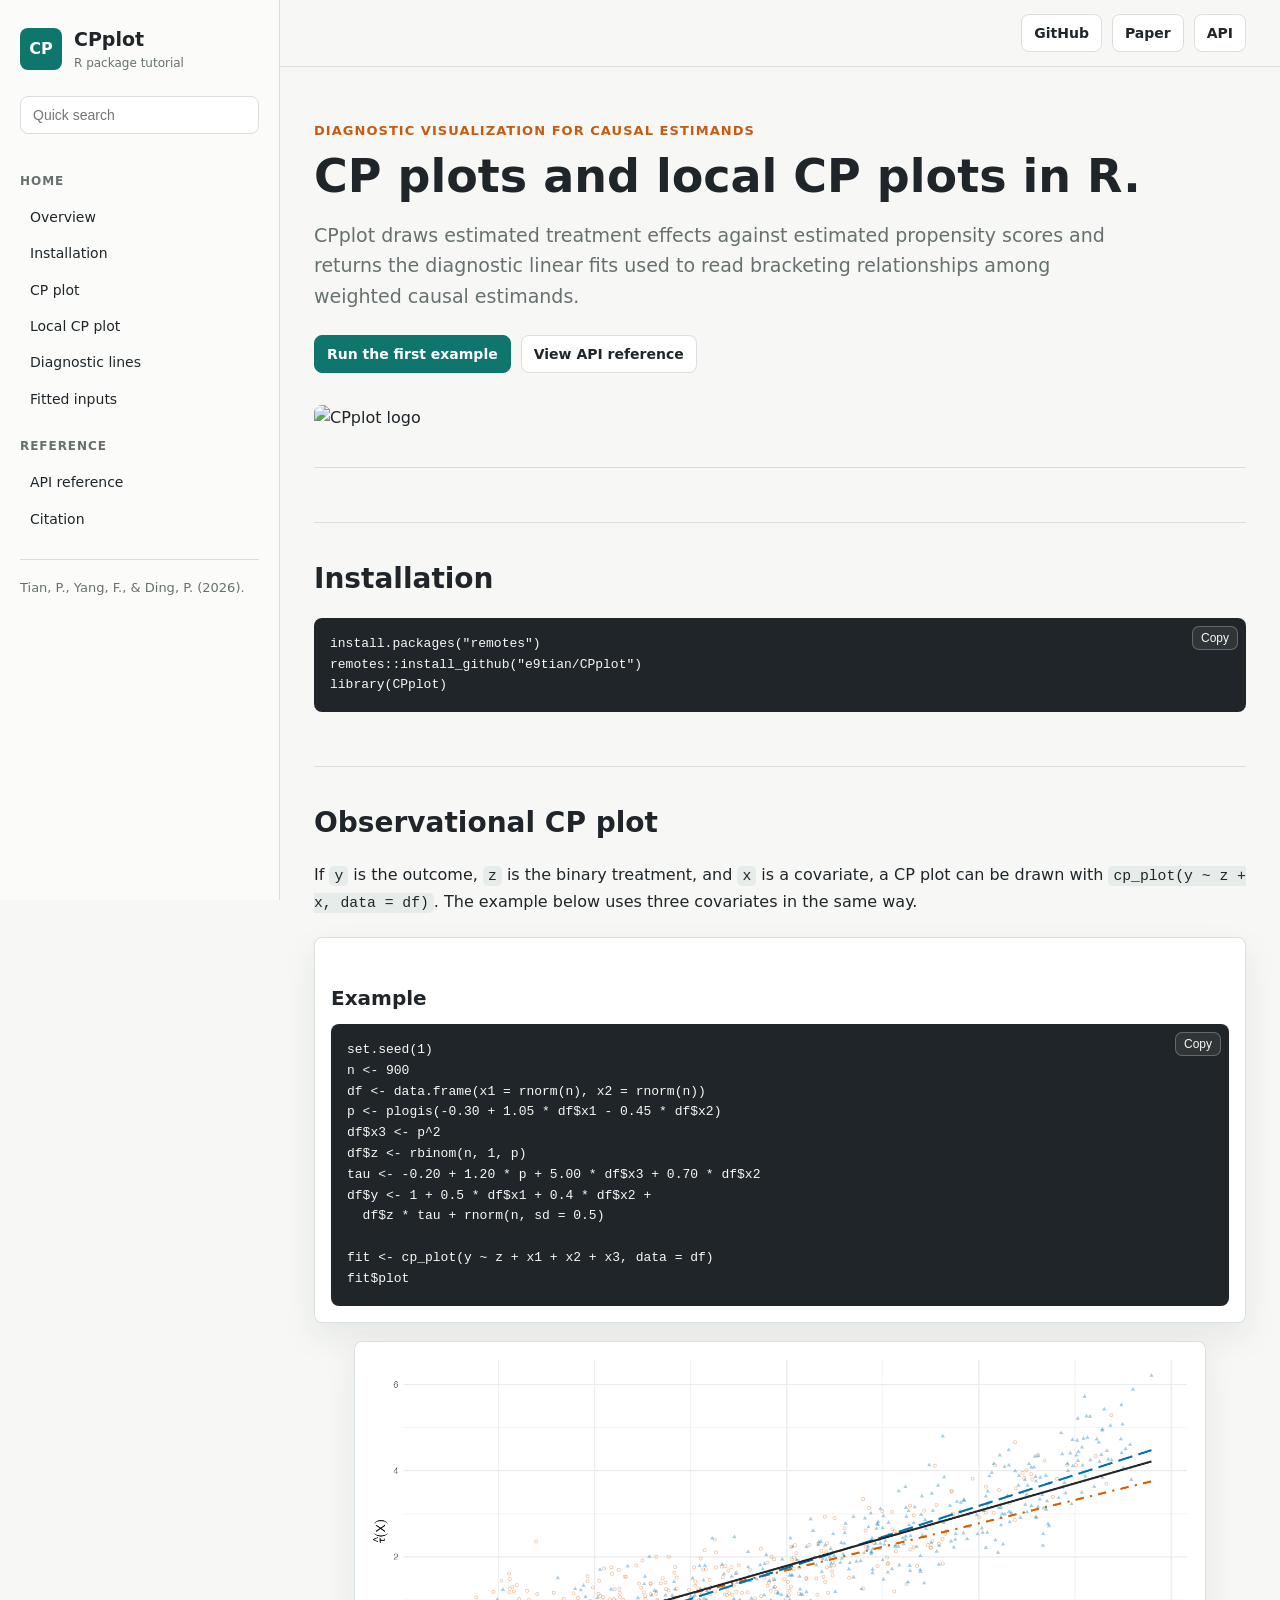
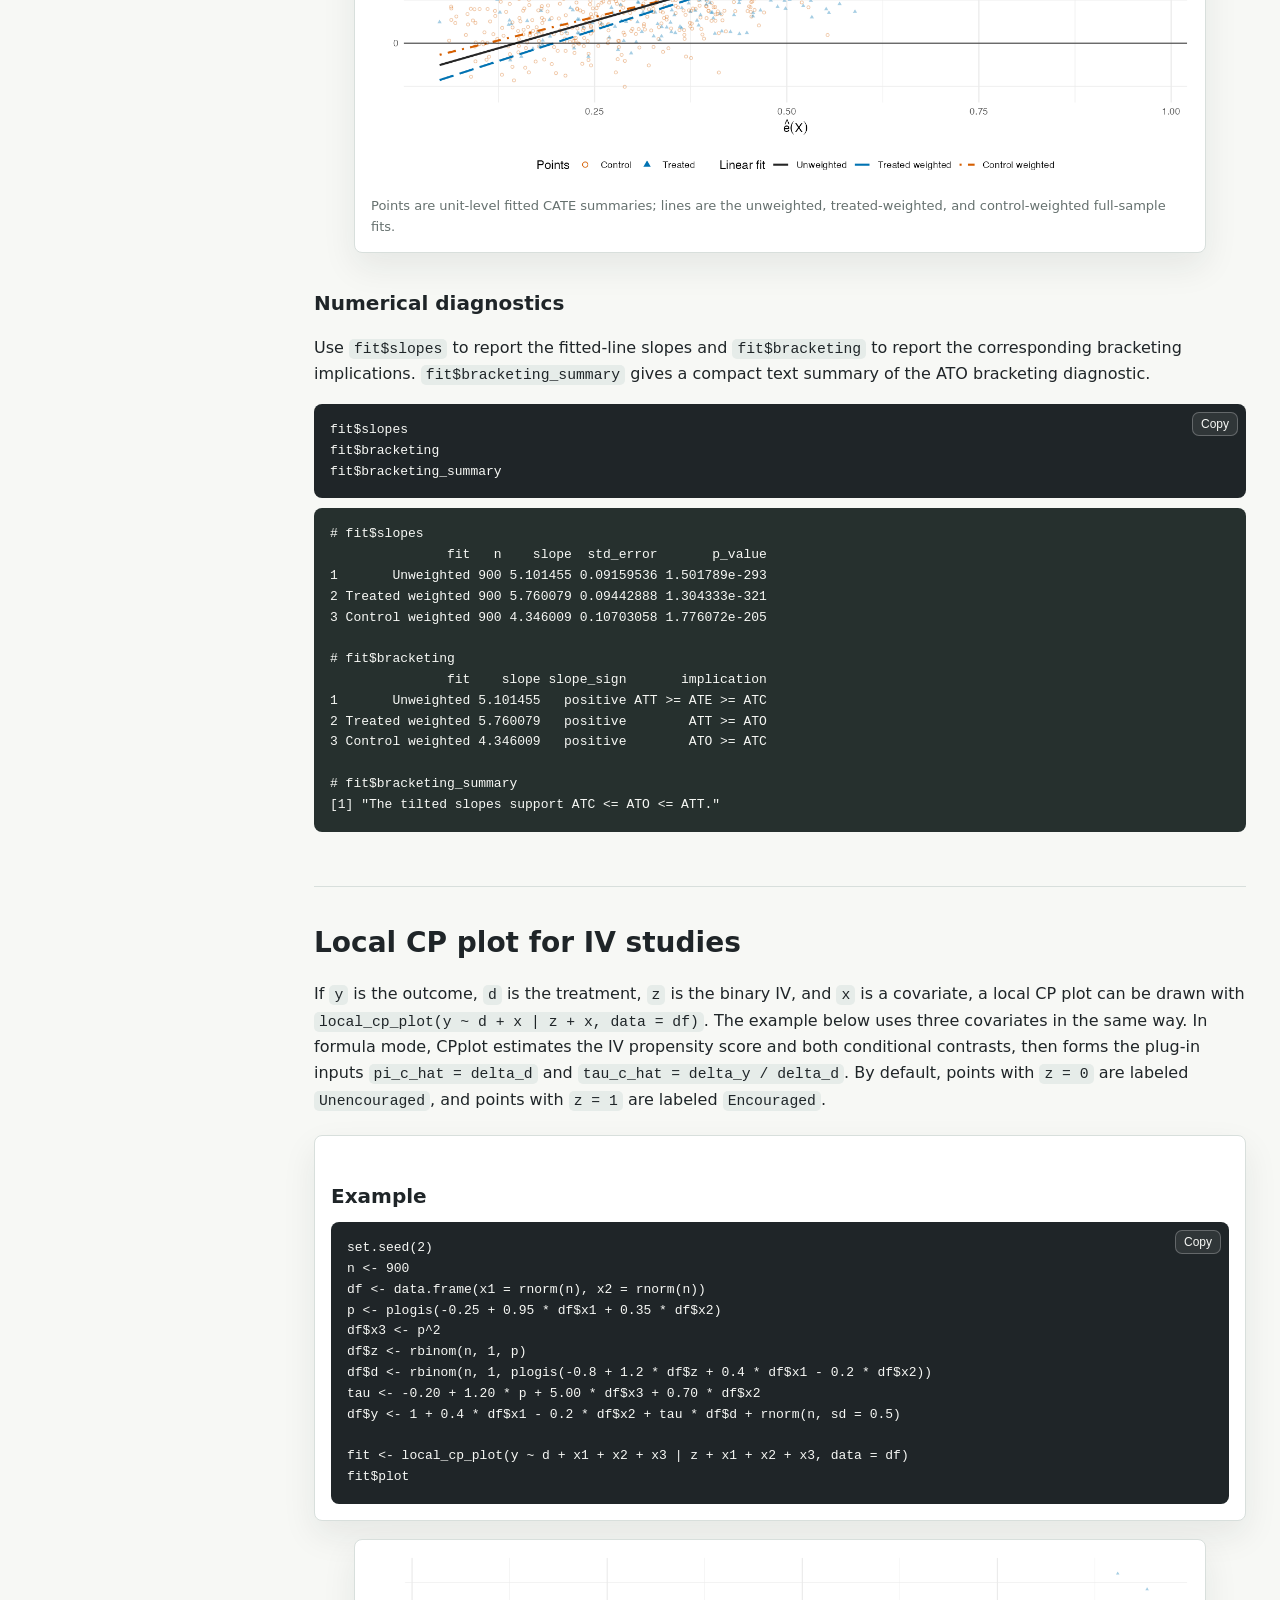
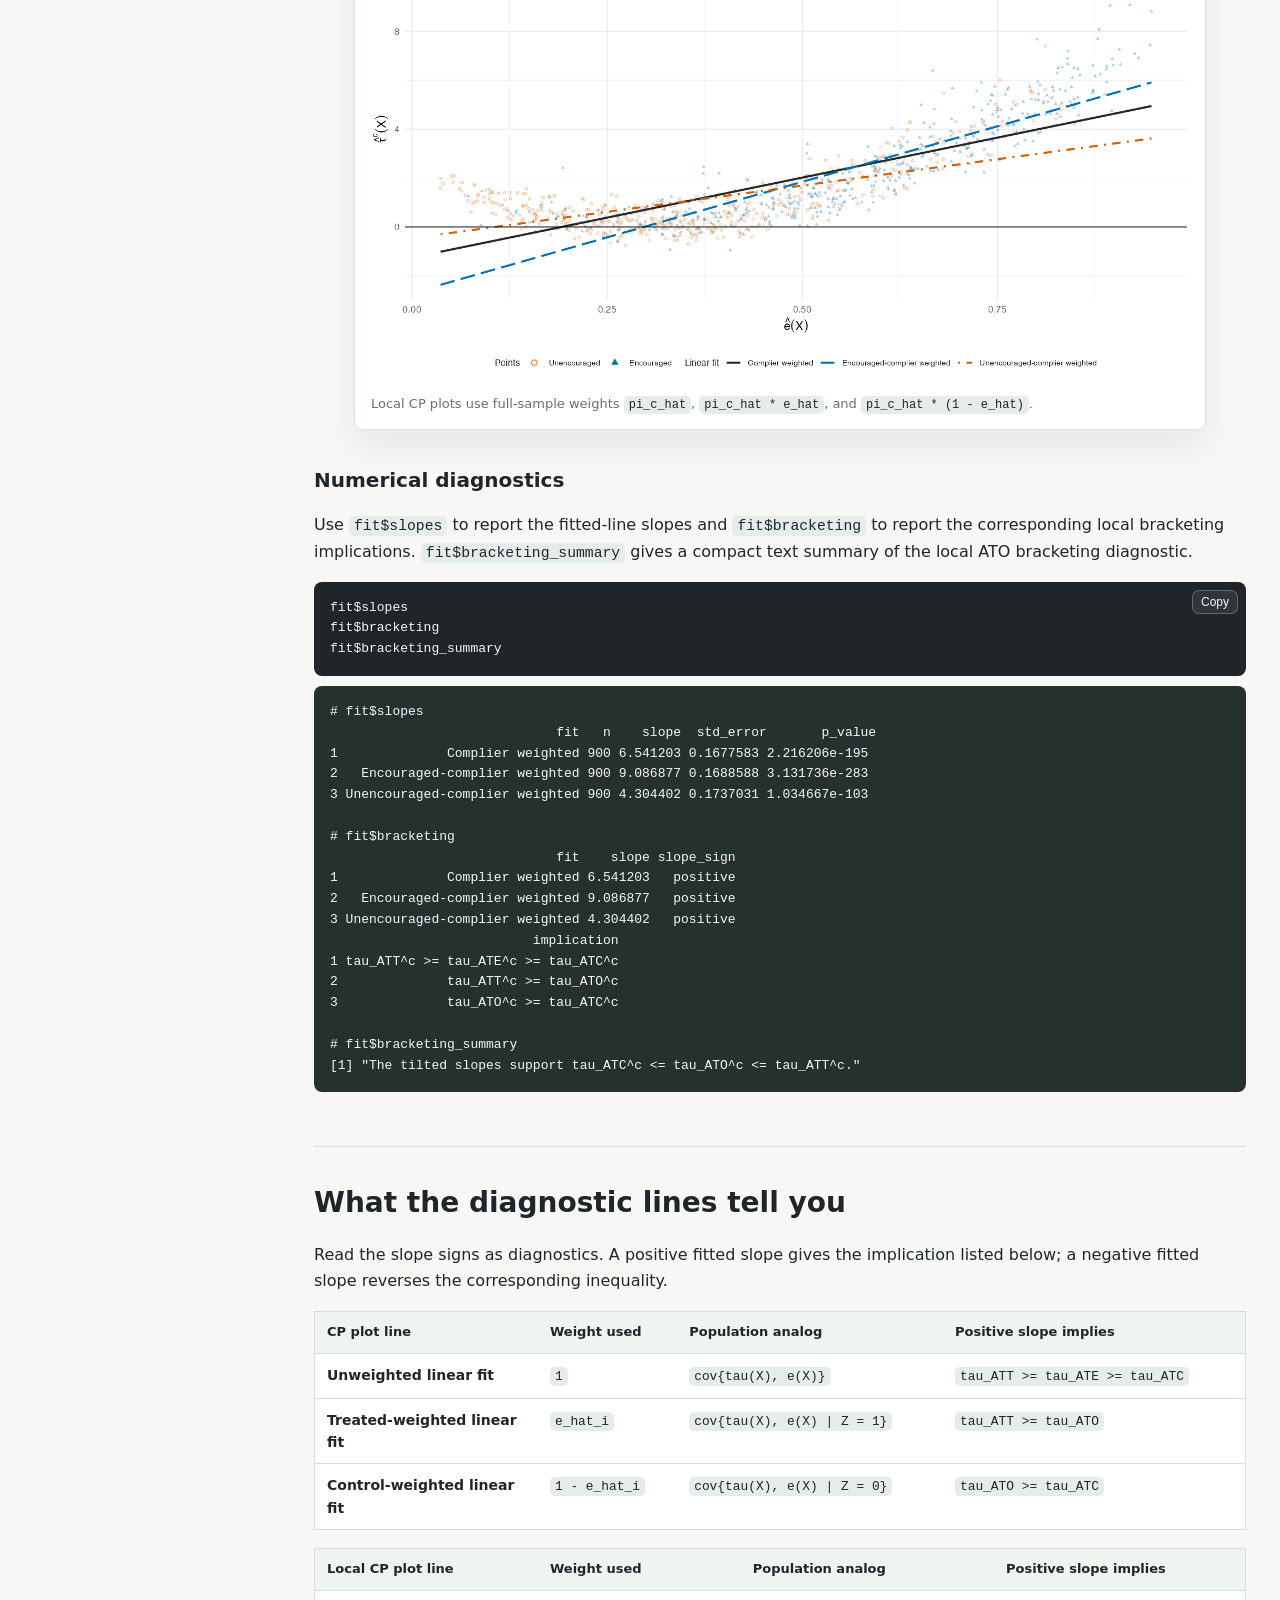
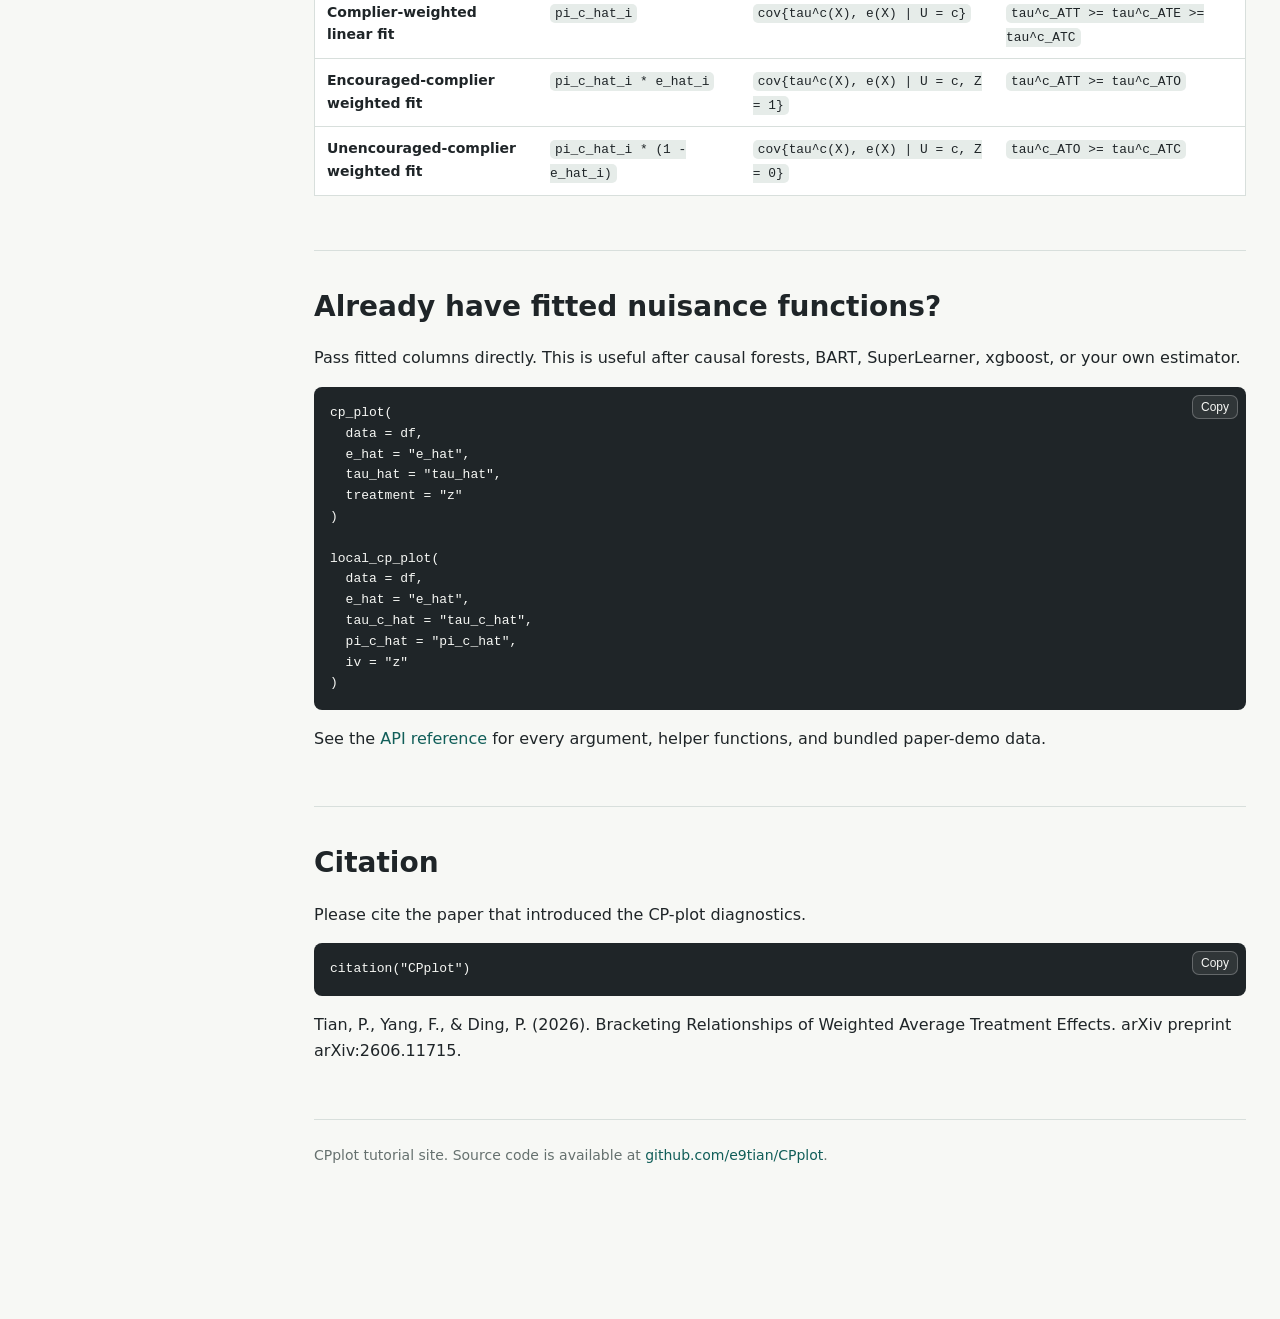
==== commit 4c087a7a: "Use plug-in terminology for local IV analysis" ====
--- a/docs/index.html
+++ b/docs/index.html
@@ -139,7 +139,11 @@
             <code>z</code> is the binary IV, and <code>x</code> is a covariate,
             a local CP plot can be drawn with
             <code>local_cp_plot(y ~ d + x | z + x, data = df)</code>. The
-            example below uses three covariates in the same way. By default,
+            example below uses three covariates in the same way. In formula
+            mode, CPplot estimates the IV propensity score and both conditional
+            contrasts, then forms the plug-in inputs
+            <code>pi_c_hat = delta_d</code> and
+            <code>tau_c_hat = delta_y / delta_d</code>. By default,
             points with <code>z = 0</code> are labeled
             <code>Unencouraged</code>, and points with <code>z = 1</code> are
             labeled <code>Encouraged</code>.
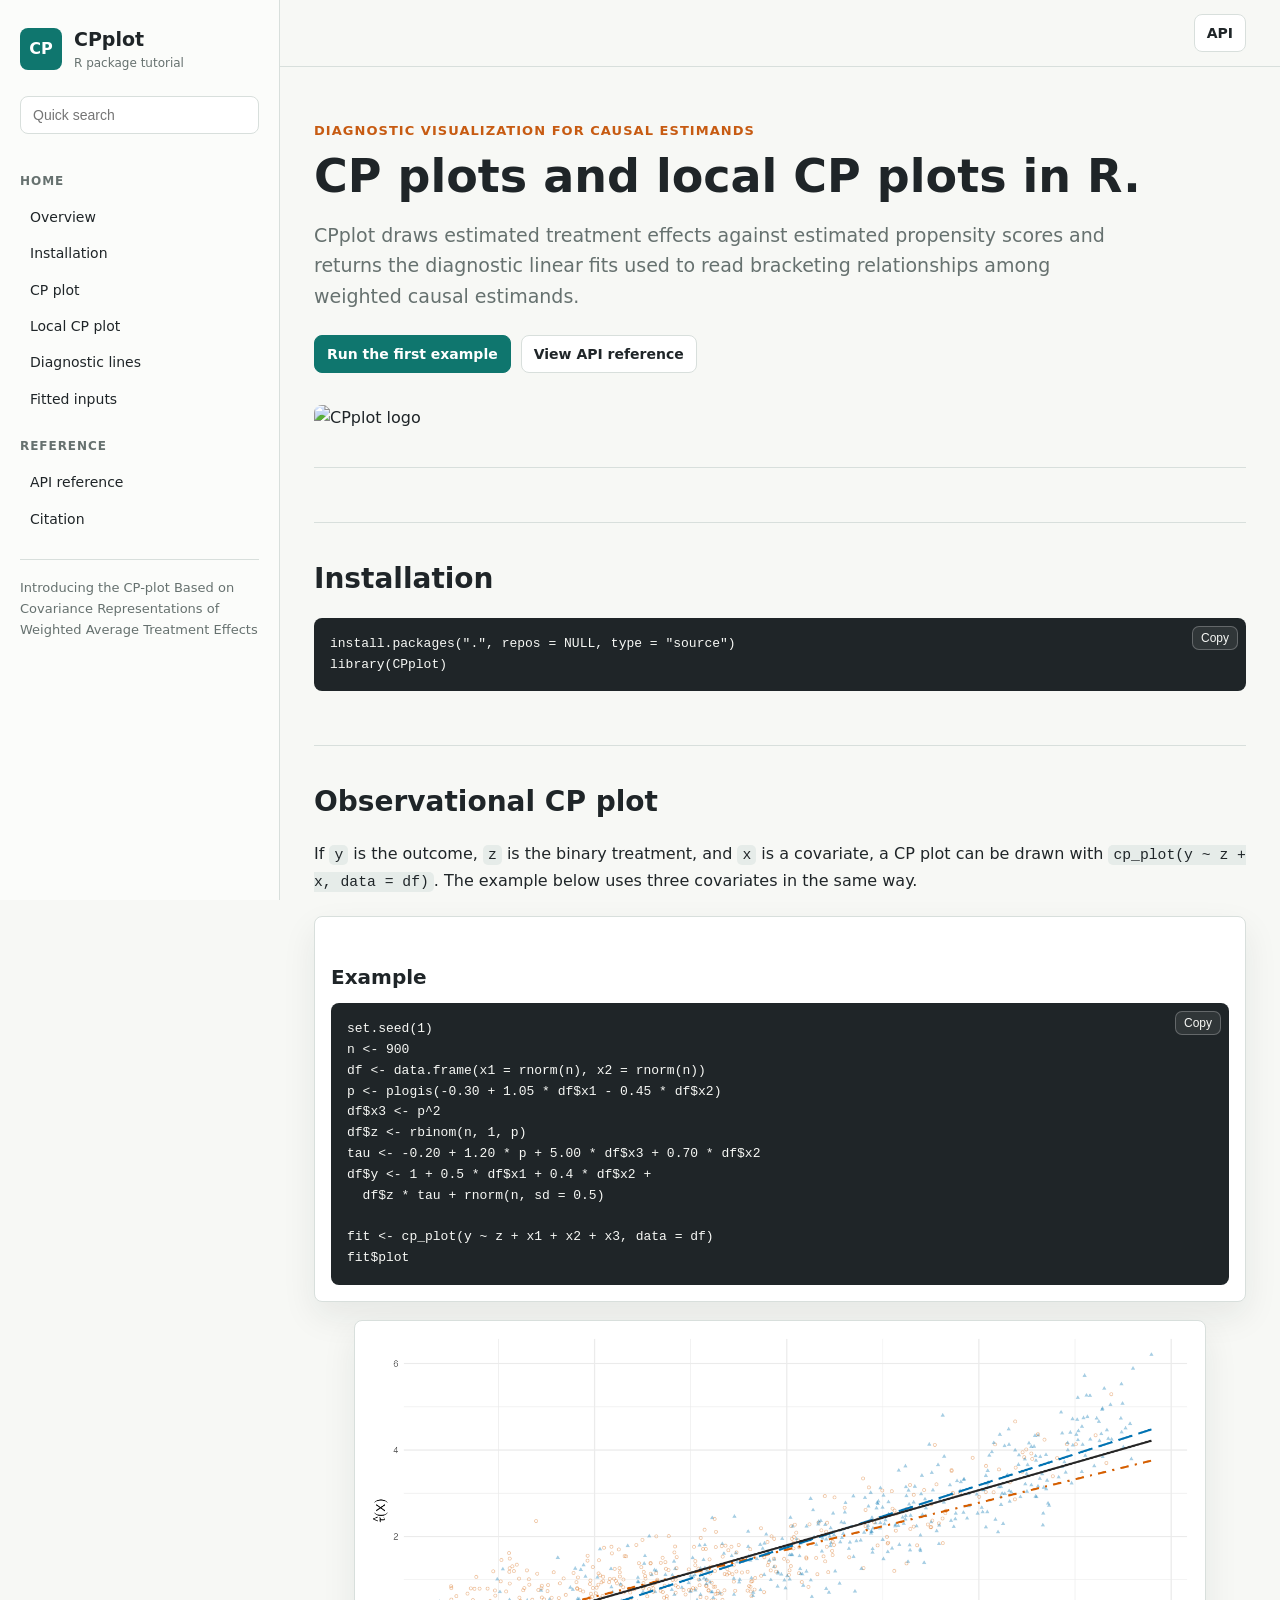
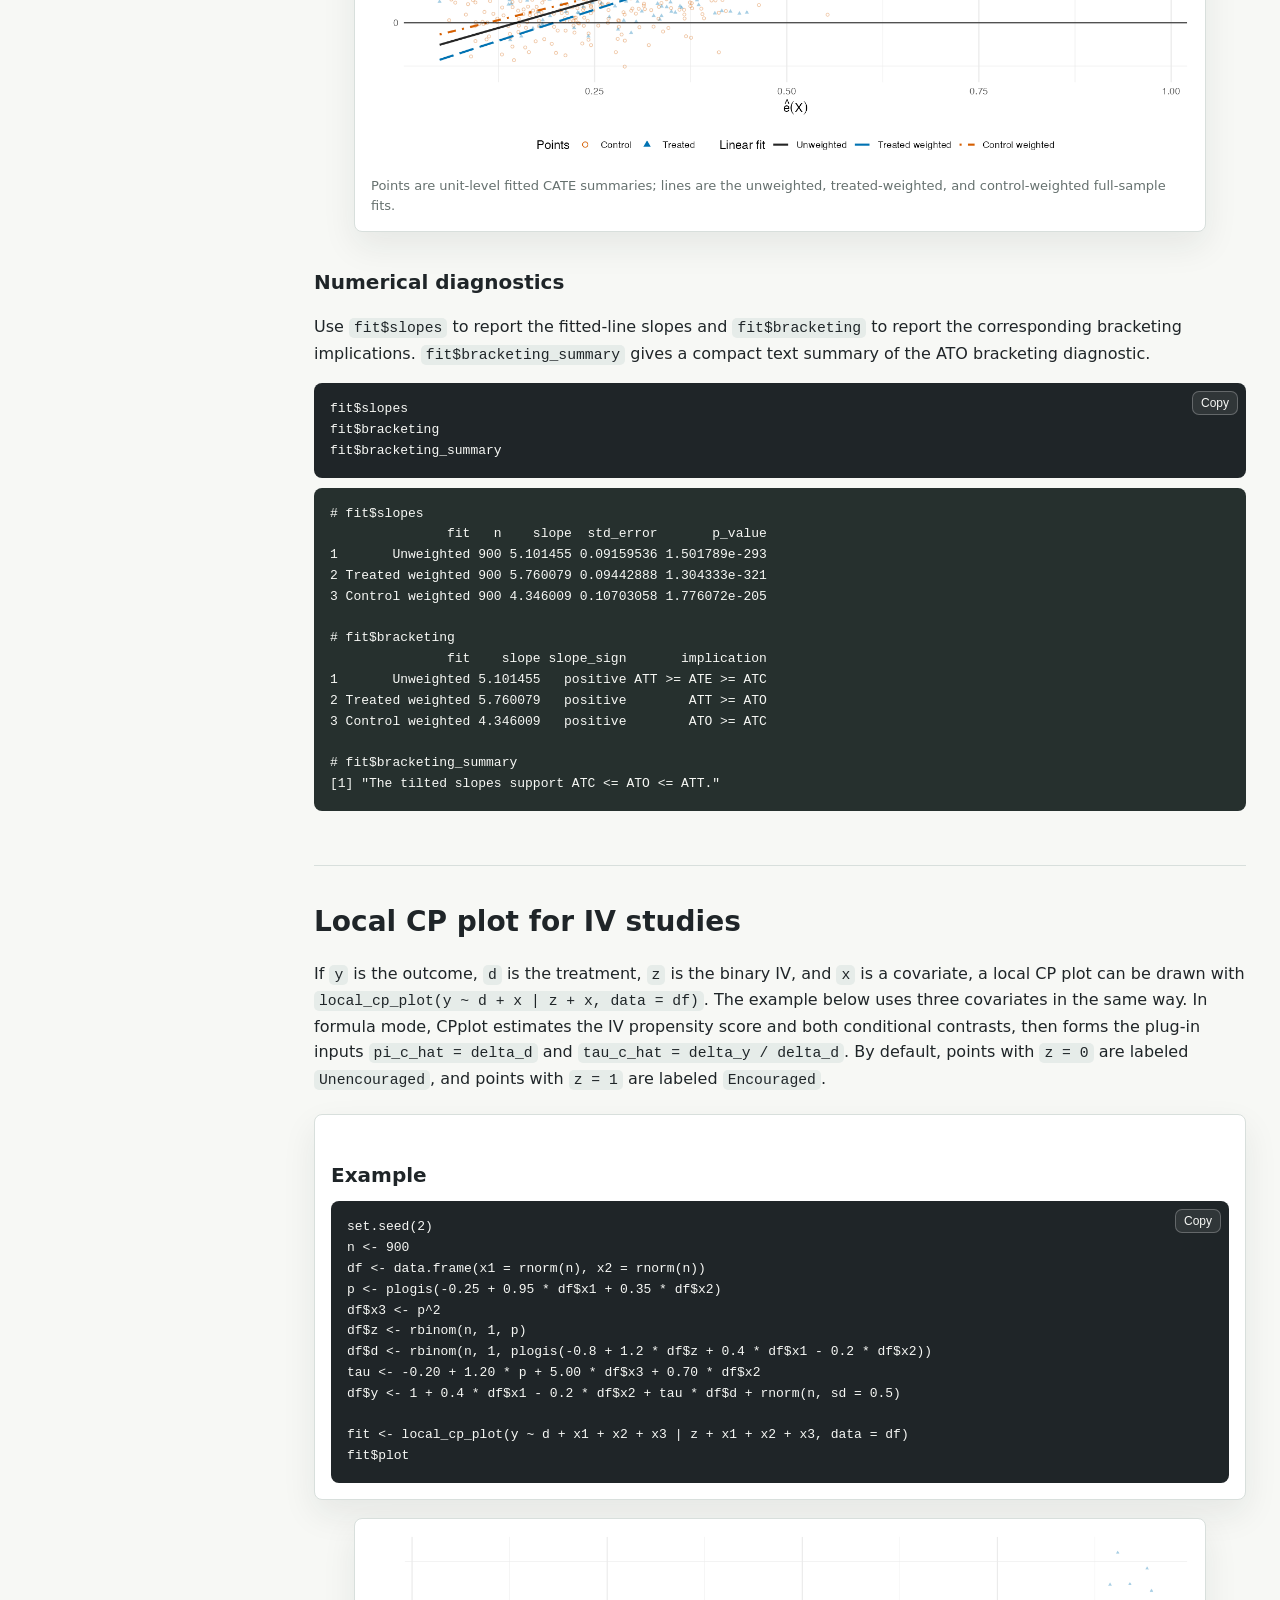
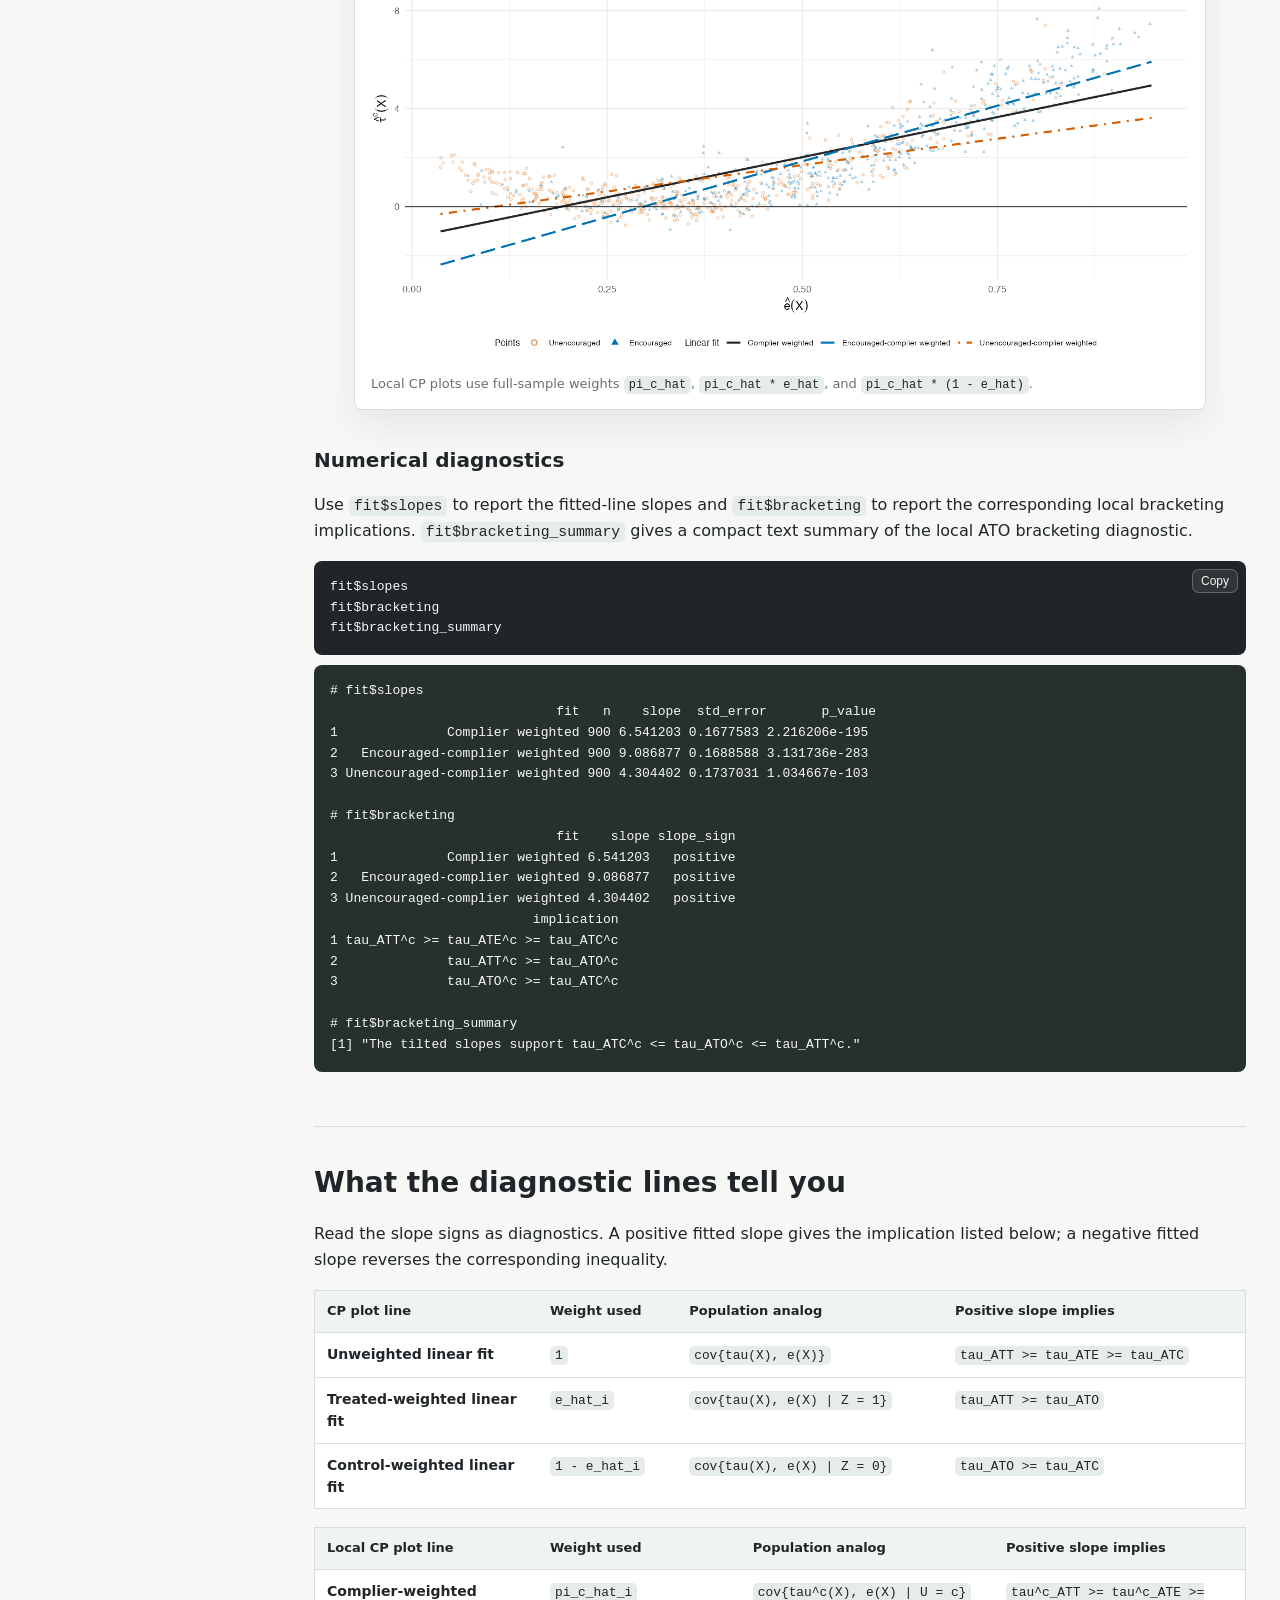
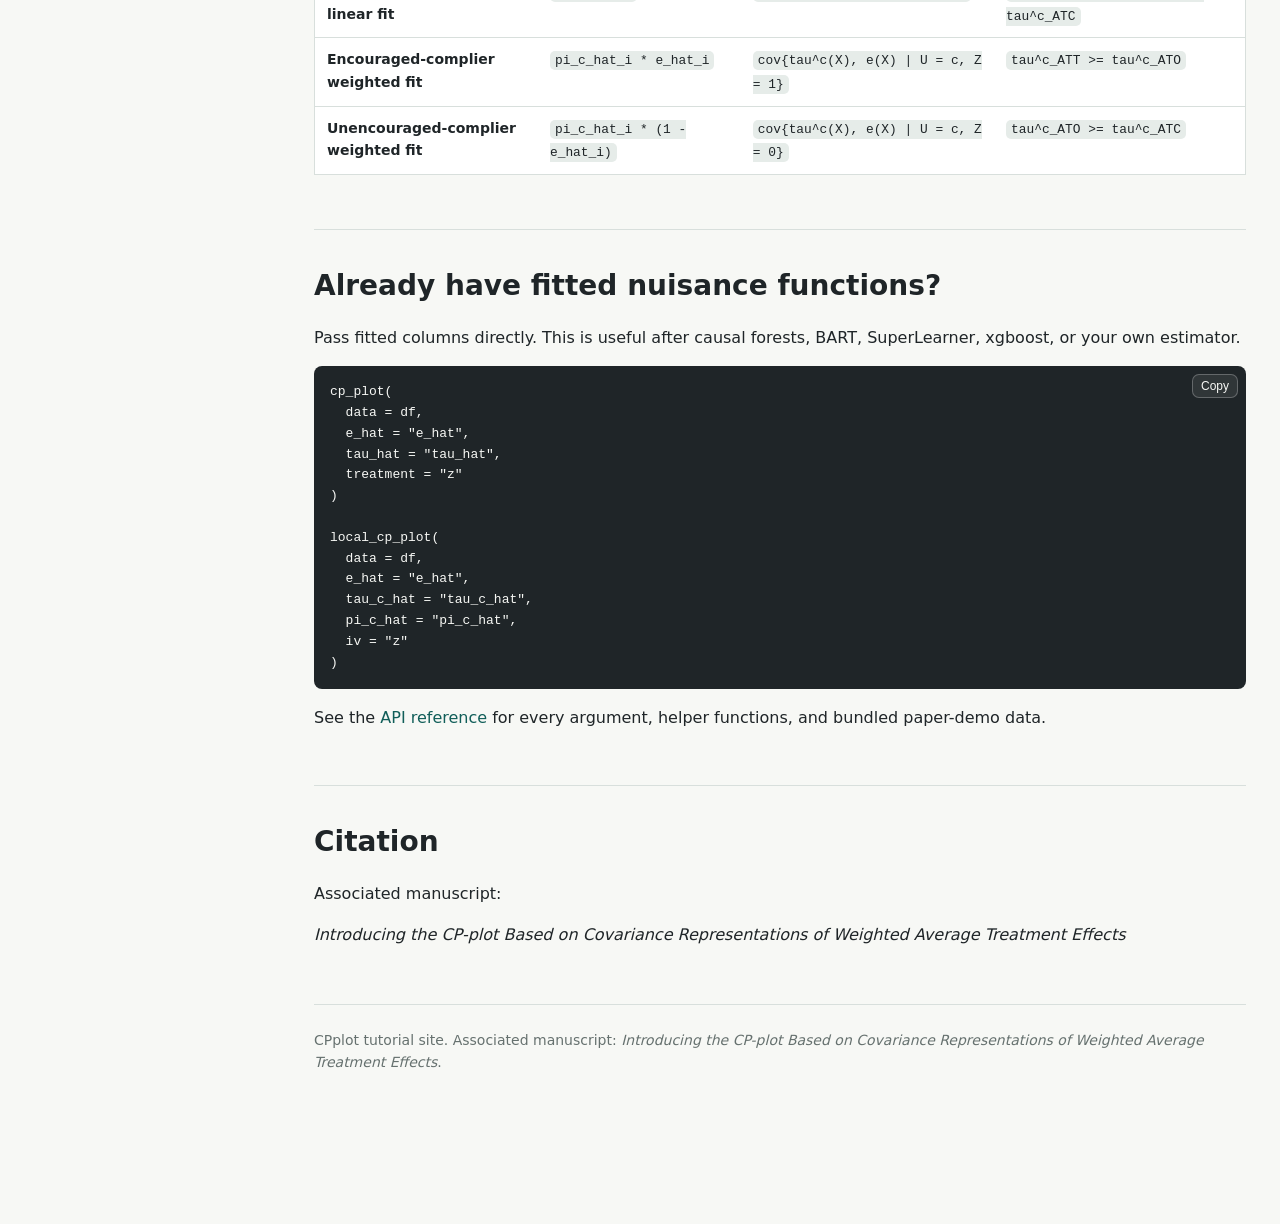
==== commit 19911162: "Anonymize package and tutorial for review" ====
--- a/docs/index.html
+++ b/docs/index.html
@@ -36,14 +36,13 @@
         </div>
       </nav>
       <div class="sidebar-footer">
-        Tian, P., Yang, F., &amp; Ding, P. (2026).
+        Introducing the CP-plot Based on Covariance Representations of Weighted
+        Average Treatment Effects
       </div>
     </aside>
 
     <div class="content">
       <div class="topbar">
-        <a href="https://github.com/e9tian/CPplot">GitHub</a>
-        <a href="https://arxiv.org/abs/2606.11715">Paper</a>
         <a href="api.html">API</a>
       </div>
 
@@ -67,8 +66,7 @@
 
         <section id="installation">
           <h2>Installation</h2>
-          <pre><button class="copy" type="button">Copy</button><code>install.packages("remotes")
-remotes::install_github("e9tian/CPplot")
+          <pre><button class="copy" type="button">Copy</button><code>install.packages(".", repos = NULL, type = "source")
 library(CPplot)</code></pre>
         </section>
 
@@ -304,17 +302,17 @@
 
         <section id="citation">
           <h2>Citation</h2>
-          <p>Please cite the paper that introduced the CP-plot diagnostics.</p>
-          <pre><button class="copy" type="button">Copy</button><code>citation("CPplot")</code></pre>
-          <p>
-            Tian, P., Yang, F., &amp; Ding, P. (2026). Bracketing Relationships of
-            Weighted Average Treatment Effects. arXiv preprint arXiv:2606.11715.
+          <p>Associated manuscript:</p>
+          <p>
+            <em>Introducing the CP-plot Based on Covariance Representations of
+            Weighted Average Treatment Effects</em>
           </p>
         </section>
 
         <footer class="footer">
-          CPplot tutorial site. Source code is available at
-          <a href="https://github.com/e9tian/CPplot">github.com/e9tian/CPplot</a>.
+          CPplot tutorial site. Associated manuscript:
+          <em>Introducing the CP-plot Based on Covariance Representations of
+          Weighted Average Treatment Effects</em>.
         </footer>
       </main>
     </div>
